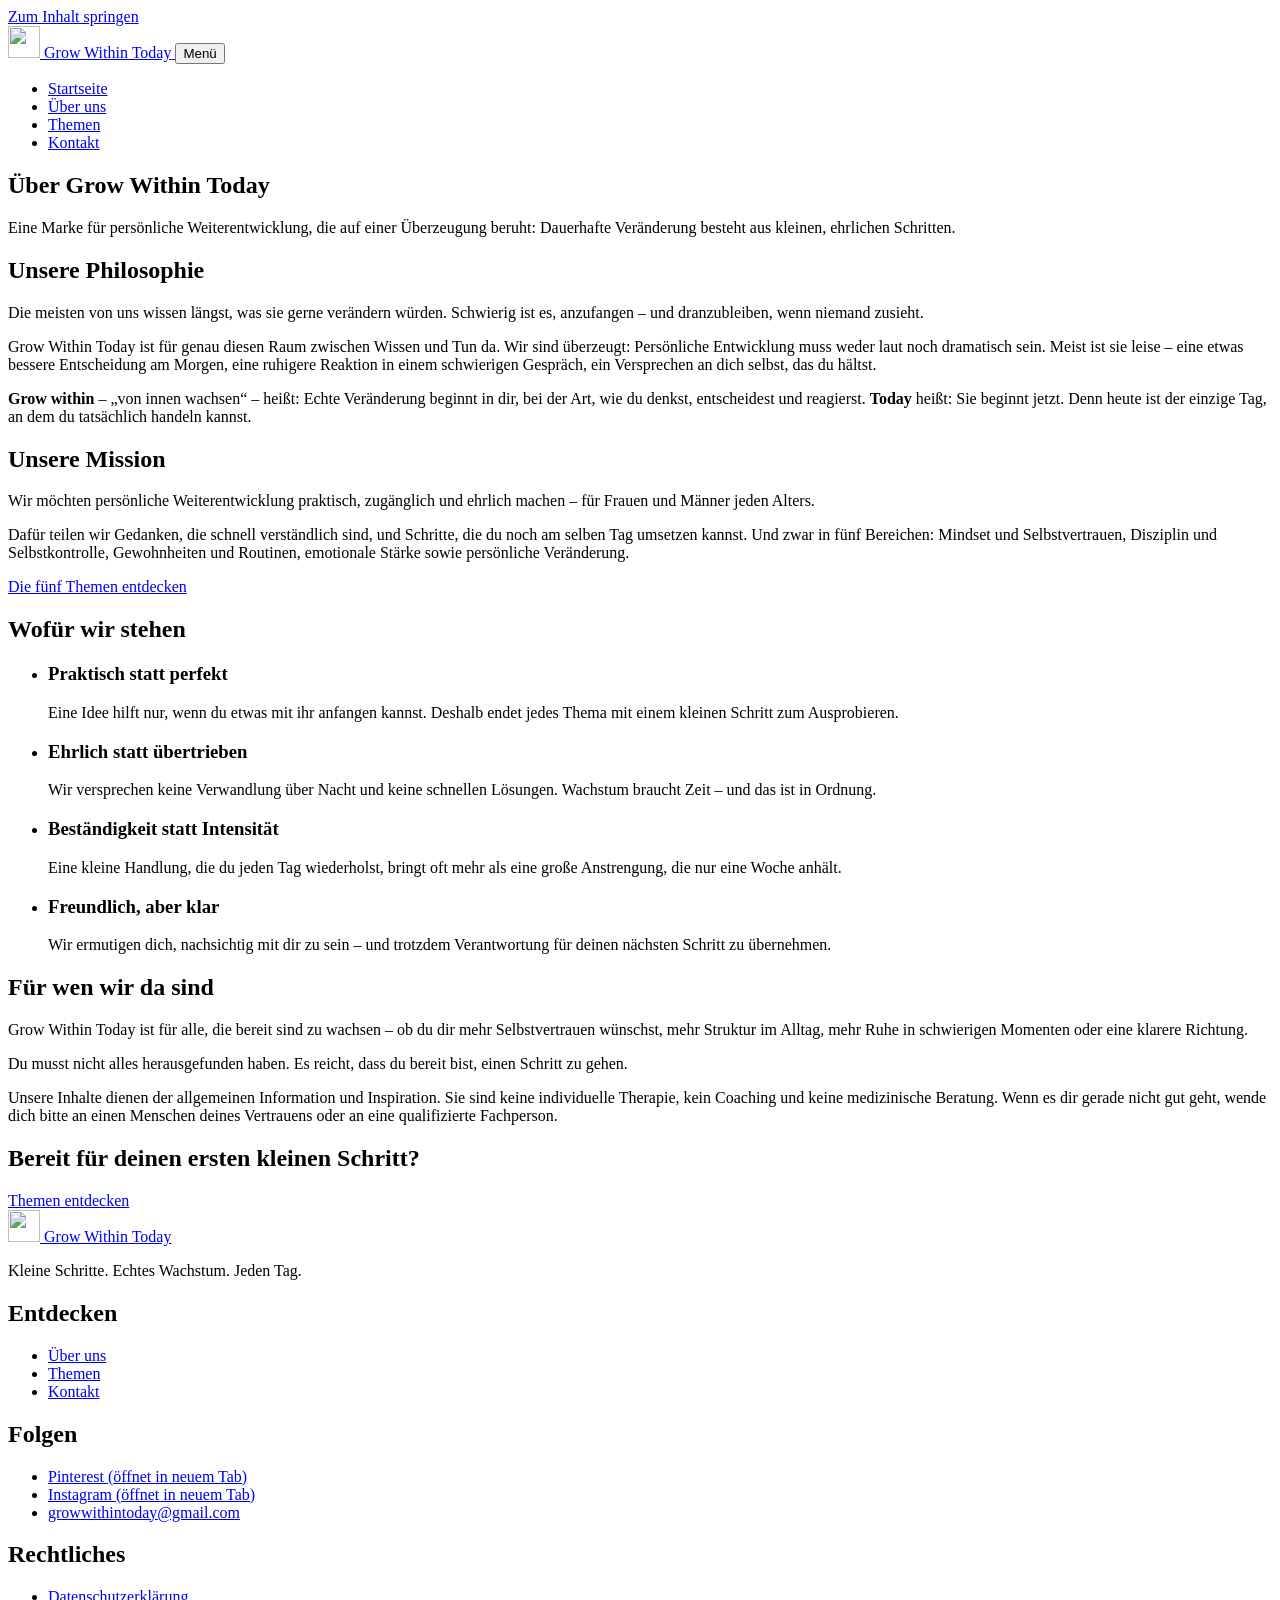
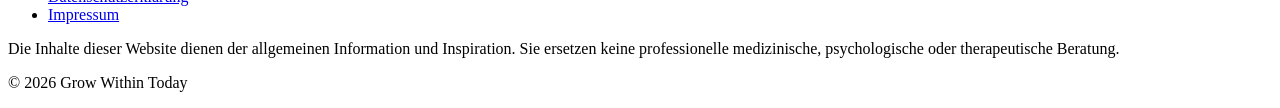
==== index.html @ 6ba5c443 "Add files via upload" ====
<!doctype html>
<html lang="de">
<head>
<meta charset="utf-8">
<meta name="viewport" content="width=device-width, initial-scale=1">
<title>Über uns – Grow Within Today</title>
<meta name="description" content="Die Philosophie und Mission hinter Grow Within Today: ehrliche, alltagstaugliche Persönlichkeitsentwicklung mit kleinen Schritten, die du heute gehen kannst.">
<meta name="theme-color" content="#0E1C2F">
<meta property="og:type" content="website">
<meta property="og:locale" content="de_AT">
<meta property="og:site_name" content="Grow Within Today">
<meta property="og:title" content="Über Grow Within Today">
<meta property="og:description" content="Ehrliche, alltagstaugliche Persönlichkeitsentwicklung – mit kleinen Schritten, die du heute gehen kannst.">
<meta name="twitter:card" content="summary_large_image">
<!-- @seo -->
<!-- Canonical and Open Graph URLs are added by tools/build.mjs once "siteUrl" is set in site.config.json -->
<!-- /@seo -->
<link rel="icon" href="../assets/icons/favicon.svg" type="image/svg+xml">
<link rel="icon" href="../assets/icons/favicon-32.png" sizes="32x32" type="image/png">
<link rel="apple-touch-icon" href="../assets/icons/apple-touch-icon.png">
<link rel="preload" href="../assets/fonts/cormorant-garamond-latin-500-normal.woff2" as="font" type="font/woff2" crossorigin>
<link rel="stylesheet" href="../assets/css/style.css">
</head>
<body class="page-about">
<!-- @header -->
<a class="skip-link" href="#main">Zum Inhalt springen</a>
<header class="site-header">
  <div class="container site-header__inner">
    <a class="brand" href="../" aria-label="Grow Within Today – zur Startseite">
      <img class="brand__mark" src="../assets/icons/favicon.svg" width="32" height="32" alt="">
      <span class="brand__name" lang="en">Grow Within Today</span>
    </a>
    <button class="nav-toggle" type="button" aria-expanded="false" aria-controls="site-nav">
      <span class="nav-toggle__bars" aria-hidden="true"><span></span></span>
      <span>Menü</span>
    </button>
    <nav id="site-nav" class="site-nav" aria-label="Hauptnavigation">
      <ul class="site-nav__list">
        <li><a href="../" data-nav="home">Startseite</a></li>
        <li><a href="../about/" data-nav="about" aria-current="page">Über uns</a></li>
        <li><a href="../topics/" data-nav="topics">Themen</a></li>
        <li><a href="../contact/" data-nav="contact">Kontakt</a></li>
      </ul>
    </nav>
  </div>
</header>
<!-- /@header -->

<main id="main">
  <section class="page-hero">
    <div class="container">
      <h1>Über <span lang="en">Grow Within Today</span></h1>
      <p class="lead">Eine Marke für persönliche Weiterentwicklung, die auf einer Überzeugung beruht: Dauerhafte Veränderung besteht aus kleinen, ehrlichen Schritten.</p>
    </div>
  </section>

  <section class="section">
    <div class="container">
      <div class="prose-grid">
        <h2>Unsere Philosophie</h2>
        <div>
          <p class="lead">Die meisten von uns wissen längst, was sie gerne verändern würden. Schwierig ist es, anzufangen – und dranzubleiben, wenn niemand zusieht.</p>
          <p><span lang="en">Grow Within Today</span> ist für genau diesen Raum zwischen Wissen und Tun da. Wir sind überzeugt: Persönliche Entwicklung muss weder laut noch dramatisch sein. Meist ist sie leise – eine etwas bessere Entscheidung am Morgen, eine ruhigere Reaktion in einem schwierigen Gespräch, ein Versprechen an dich selbst, das du hältst.</p>
          <p><strong lang="en">Grow within</strong> – „von innen wachsen“ – heißt: Echte Veränderung beginnt in dir, bei der Art, wie du denkst, entscheidest und reagierst. <strong lang="en">Today</strong> heißt: Sie beginnt jetzt. Denn heute ist der einzige Tag, an dem du tatsächlich handeln kannst.</p>
        </div>
      </div>

      <div class="prose-grid">
        <h2>Unsere Mission</h2>
        <div>
          <p class="lead">Wir möchten persönliche Weiterentwicklung praktisch, zugänglich und ehrlich machen – für Frauen und Männer jeden Alters.</p>
          <p>Dafür teilen wir Gedanken, die schnell verständlich sind, und Schritte, die du noch am selben Tag umsetzen kannst. Und zwar in fünf Bereichen: Mindset und Selbstvertrauen, Disziplin und Selbstkontrolle, Gewohnheiten und Routinen, emotionale Stärke sowie persönliche Veränderung.</p>
          <p><a class="text-link" href="../topics/">Die fünf Themen entdecken</a></p>
        </div>
      </div>

      <div class="prose-grid">
        <h2>Wofür wir stehen</h2>
        <ul class="principles">
          <li><h3>Praktisch statt perfekt</h3><p>Eine Idee hilft nur, wenn du etwas mit ihr anfangen kannst. Deshalb endet jedes Thema mit einem kleinen Schritt zum Ausprobieren.</p></li>
          <li><h3>Ehrlich statt übertrieben</h3><p>Wir versprechen keine Verwandlung über Nacht und keine schnellen Lösungen. Wachstum braucht Zeit – und das ist in Ordnung.</p></li>
          <li><h3>Beständigkeit statt Intensität</h3><p>Eine kleine Handlung, die du jeden Tag wiederholst, bringt oft mehr als eine große Anstrengung, die nur eine Woche anhält.</p></li>
          <li><h3>Freundlich, aber klar</h3><p>Wir ermutigen dich, nachsichtig mit dir zu sein – und trotzdem Verantwortung für deinen nächsten Schritt zu übernehmen.</p></li>
        </ul>
      </div>

      <div class="prose-grid">
        <h2>Für wen wir da sind</h2>
        <div>
          <p><span lang="en">Grow Within Today</span> ist für alle, die bereit sind zu wachsen – ob du dir mehr Selbstvertrauen wünschst, mehr Struktur im Alltag, mehr Ruhe in schwierigen Momenten oder eine klarere Richtung.</p>
          <p>Du musst nicht alles herausgefunden haben. Es reicht, dass du bereit bist, einen Schritt zu gehen.</p>
          <div class="note">
            <p>Unsere Inhalte dienen der allgemeinen Information und Inspiration. Sie sind keine individuelle Therapie, kein Coaching und keine medizinische Beratung. Wenn es dir gerade nicht gut geht, wende dich bitte an einen Menschen deines Vertrauens oder an eine qualifizierte Fachperson.</p>
          </div>
        </div>
      </div>
    </div>
  </section>

  <section class="section cta-band">
    <div class="container cta-band__inner">
      <h2>Bereit für deinen ersten kleinen Schritt?</h2>
      <a class="btn btn--navy" href="../topics/">Themen entdecken</a>
    </div>
  </section>
</main>

<!-- @footer -->
<footer class="site-footer">
  <div class="container">
    <div class="footer__grid">
      <div class="footer__brand">
        <a class="brand" href="../" aria-label="Grow Within Today – zur Startseite">
          <img class="brand__mark" src="../assets/icons/favicon.svg" width="32" height="32" alt="">
          <span class="brand__name" lang="en">Grow Within Today</span>
        </a>
        <p class="footer__tagline">Kleine Schritte. Echtes Wachstum. Jeden Tag.</p>
      </div>
      <nav aria-label="Fußzeile">
        <h2 class="footer__title">Entdecken</h2>
        <ul class="footer__list">
          <li><a href="../about/" data-nav="about" aria-current="page">Über uns</a></li>
          <li><a href="../topics/" data-nav="topics">Themen</a></li>
          <li><a href="../contact/" data-nav="contact">Kontakt</a></li>
        </ul>
      </nav>
      <div>
        <h2 class="footer__title">Folgen</h2>
        <ul class="footer__list">
          <li><a href="https://www.pinterest.com/growwithintoday/" rel="noopener" target="_blank">Pinterest<span class="visually-hidden"> (öffnet in neuem Tab)</span></a></li>
          <li><a href="https://www.instagram.com/growwithintoday/" rel="noopener" target="_blank">Instagram<span class="visually-hidden"> (öffnet in neuem Tab)</span></a></li>
          <li><a href="mailto:growwithintoday@gmail.com">growwithintoday@gmail.com</a></li>
        </ul>
      </div>
      <nav aria-label="Rechtliches">
        <h2 class="footer__title">Rechtliches</h2>
        <ul class="footer__list">
          <li><a href="../privacy-policy/" data-nav="privacy">Datenschutzerklärung</a></li>
          <li><a href="../imprint/" data-nav="imprint">Impressum</a></li>
        </ul>
      </nav>
    </div>
    <div class="footer__bottom">
      <p>Die Inhalte dieser Website dienen der allgemeinen Information und Inspiration. Sie ersetzen keine professionelle medizinische, psychologische oder therapeutische Beratung.</p>
      <p>&copy; 2026 <span lang="en">Grow Within Today</span></p>
    </div>
  </div>
</footer>
<script src="../assets/js/main.js" defer></script>
<!-- /@footer -->
</body>
</html>
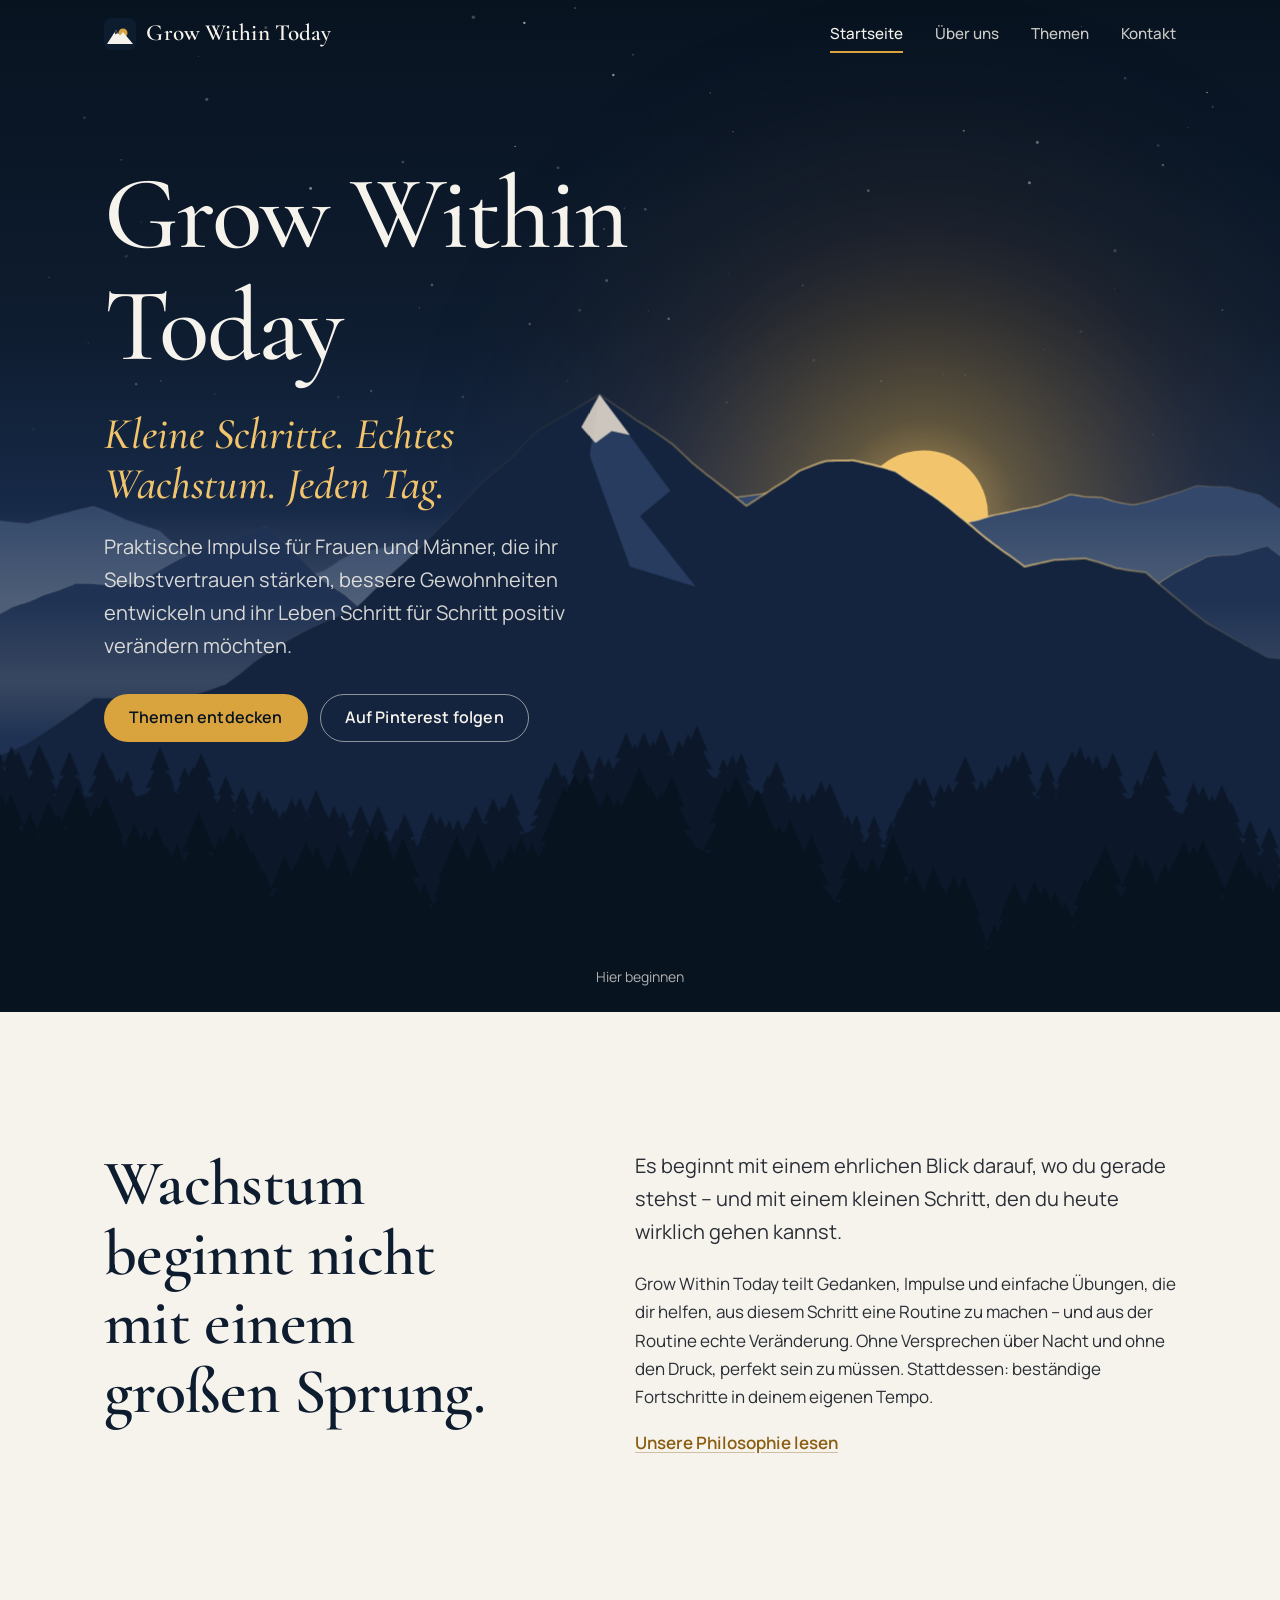
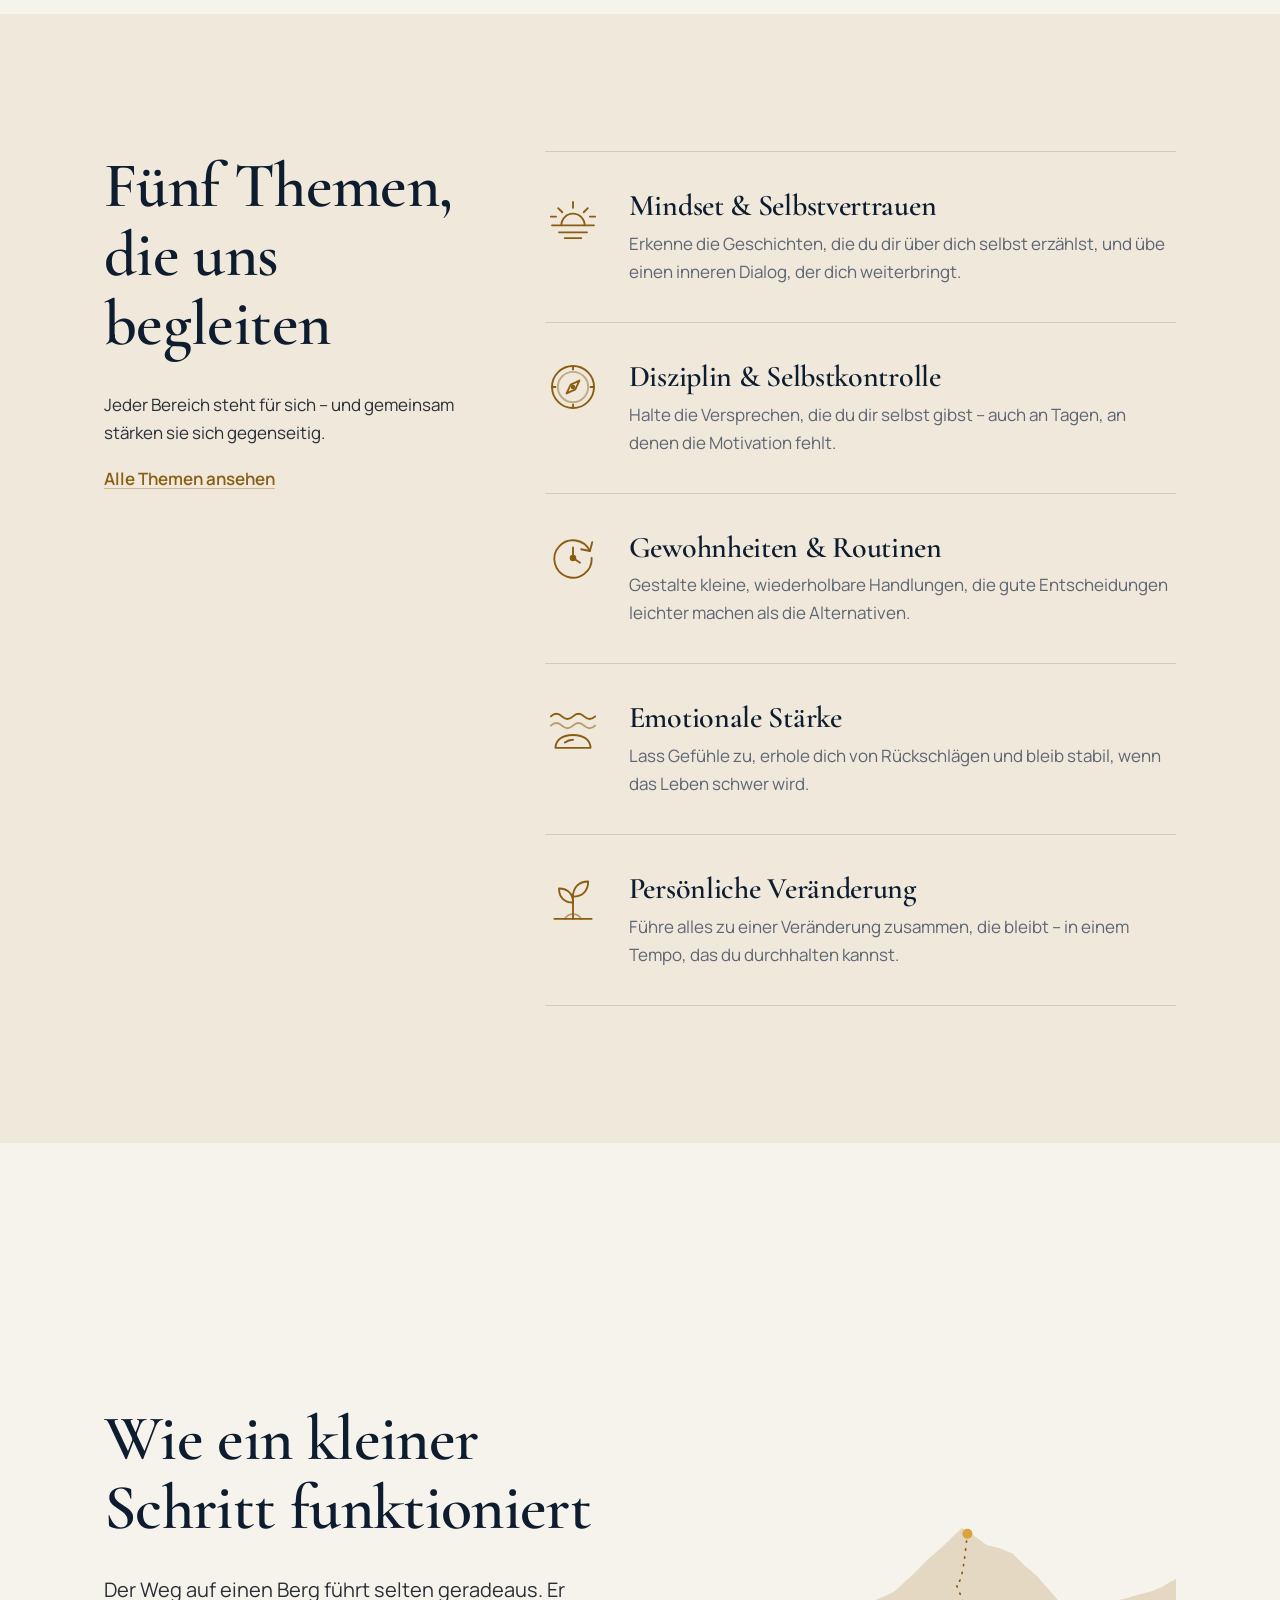
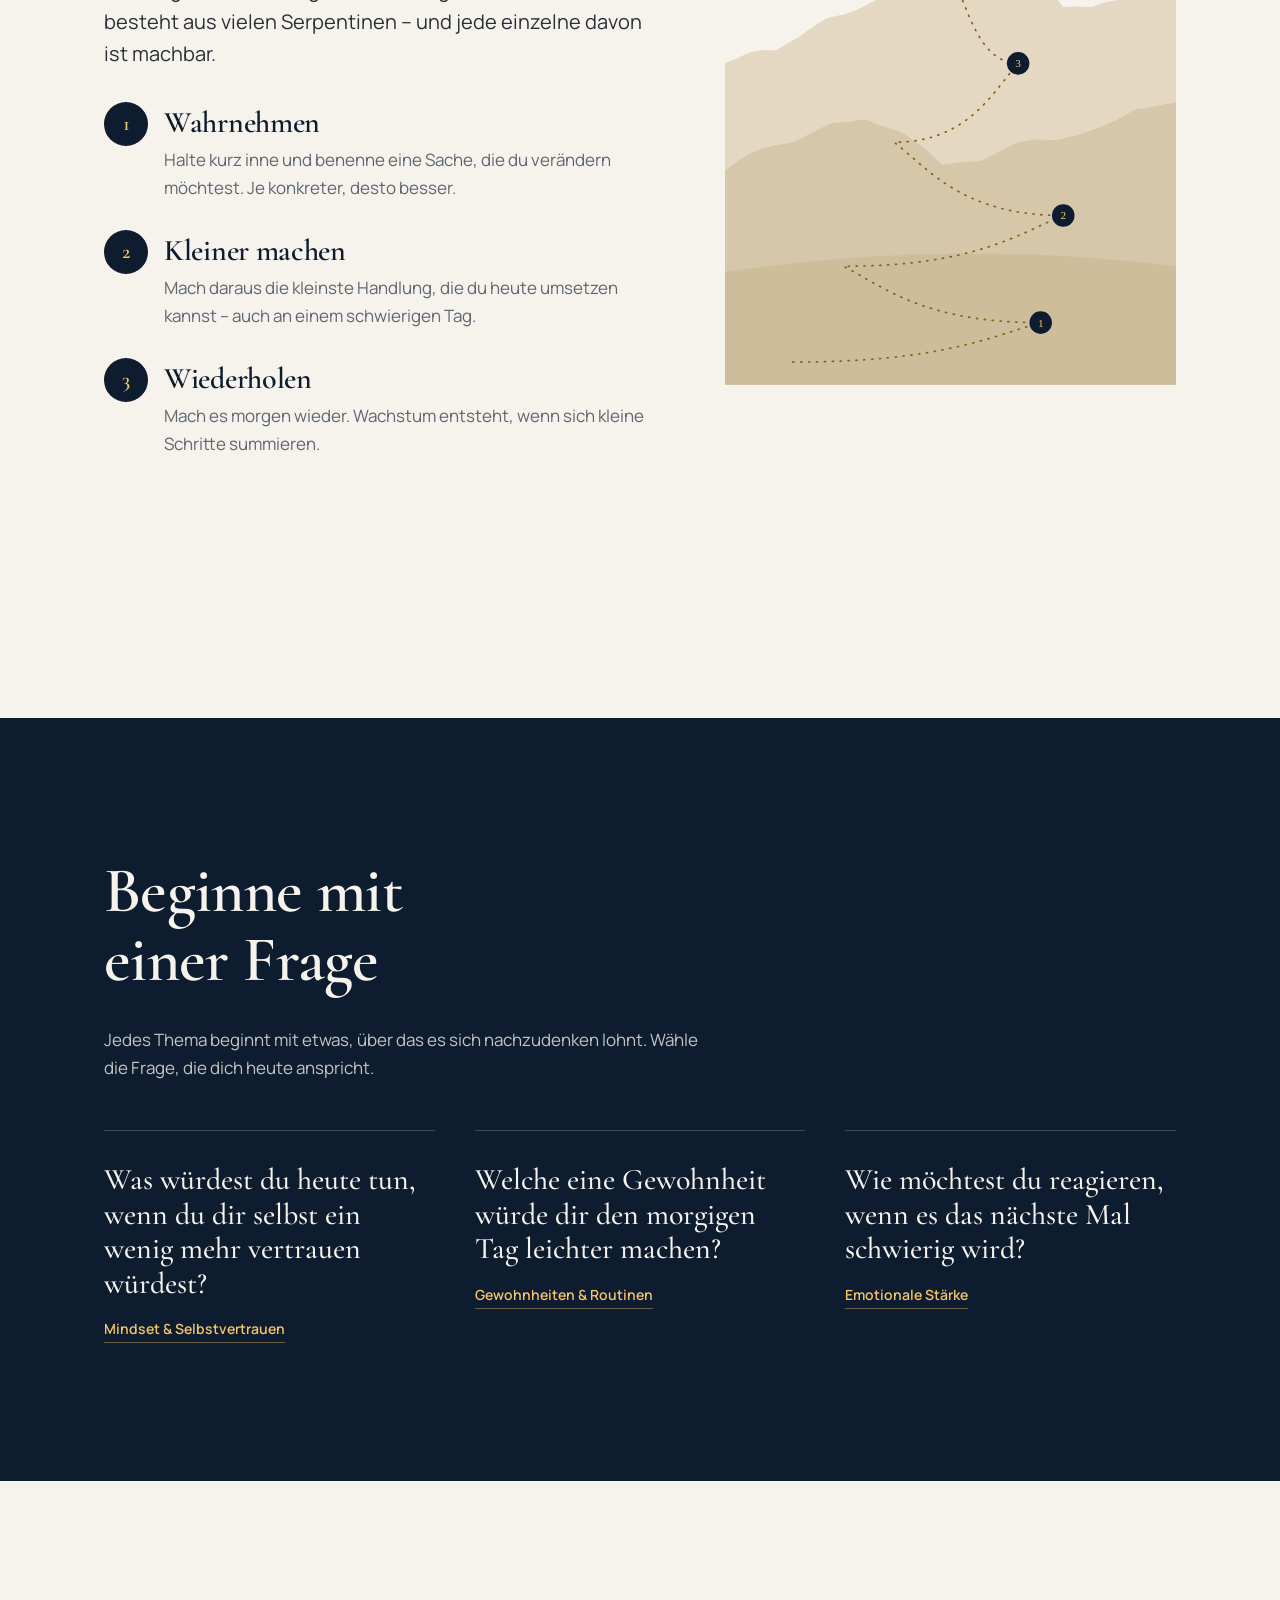
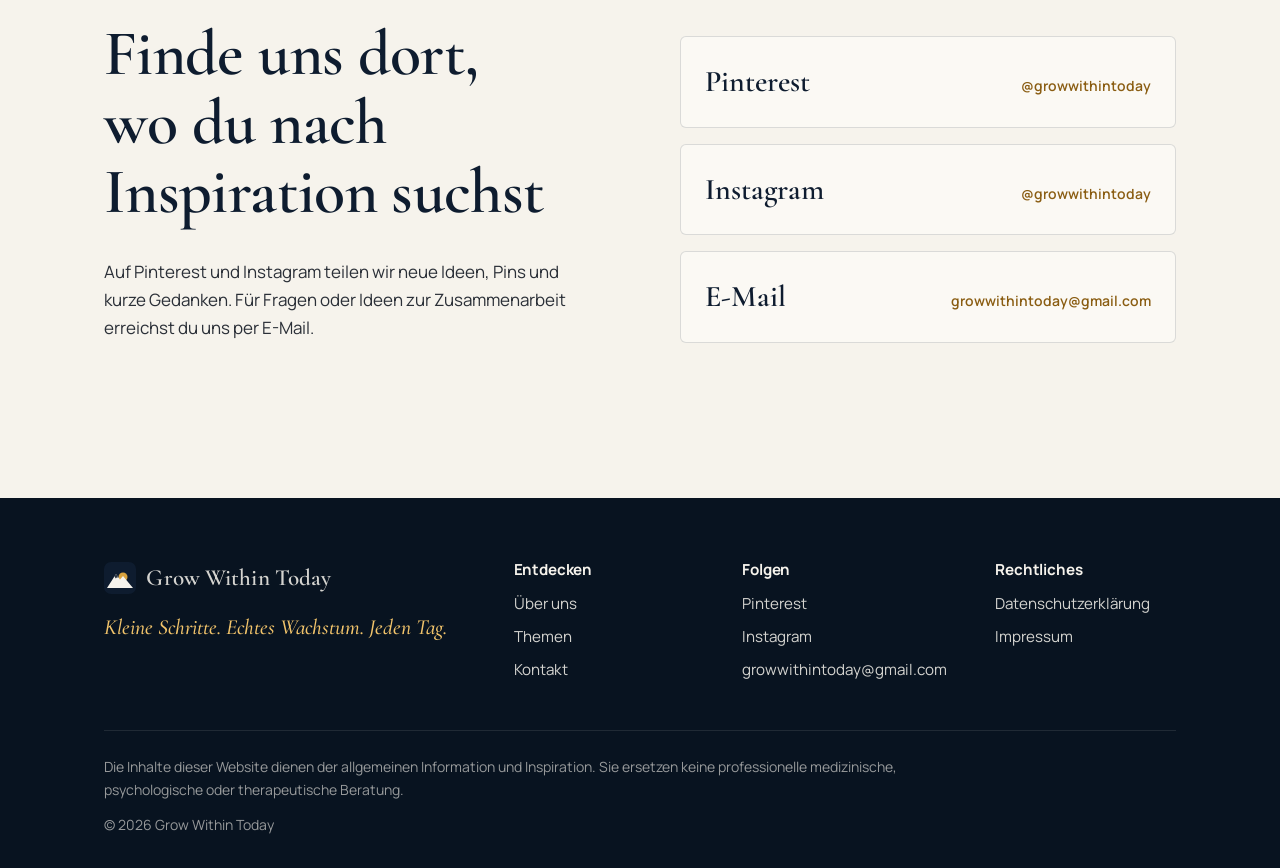
==== commit 3b61ee21: "Restore complete website structure" ====
--- a/index.html
+++ b/index.html
@@ -3,31 +3,46 @@
 <head>
 <meta charset="utf-8">
 <meta name="viewport" content="width=device-width, initial-scale=1">
-<title>Über uns – Grow Within Today</title>
-<meta name="description" content="Die Philosophie und Mission hinter Grow Within Today: ehrliche, alltagstaugliche Persönlichkeitsentwicklung mit kleinen Schritten, die du heute gehen kannst.">
+<title>Grow Within Today – Kleine Schritte. Echtes Wachstum. Jeden Tag.</title>
+<meta name="description" content="Persönliche Weiterentwicklung für den Alltag: Mindset, Selbstvertrauen, Disziplin, Gewohnheiten, emotionale Stärke und Veränderung – Schritt für Schritt.">
 <meta name="theme-color" content="#0E1C2F">
 <meta property="og:type" content="website">
 <meta property="og:locale" content="de_AT">
 <meta property="og:site_name" content="Grow Within Today">
-<meta property="og:title" content="Über Grow Within Today">
-<meta property="og:description" content="Ehrliche, alltagstaugliche Persönlichkeitsentwicklung – mit kleinen Schritten, die du heute gehen kannst.">
+<meta property="og:title" content="Grow Within Today – Kleine Schritte. Echtes Wachstum. Jeden Tag.">
+<meta property="og:description" content="Praktische Impulse für mehr Selbstvertrauen, bessere Gewohnheiten und positive Veränderung – Schritt für Schritt.">
 <meta name="twitter:card" content="summary_large_image">
 <!-- @seo -->
 <!-- Canonical and Open Graph URLs are added by tools/build.mjs once "siteUrl" is set in site.config.json -->
 <!-- /@seo -->
-<link rel="icon" href="../assets/icons/favicon.svg" type="image/svg+xml">
-<link rel="icon" href="../assets/icons/favicon-32.png" sizes="32x32" type="image/png">
-<link rel="apple-touch-icon" href="../assets/icons/apple-touch-icon.png">
-<link rel="preload" href="../assets/fonts/cormorant-garamond-latin-500-normal.woff2" as="font" type="font/woff2" crossorigin>
-<link rel="stylesheet" href="../assets/css/style.css">
+<!-- Pinterest-Domain-Verifizierung (Website beanspruchen): den von Pinterest bereitgestellten Tag hier einfügen, z. B.
+<meta name="p:domain_verify" content="IHR-CODE-VON-PINTEREST"> -->
+<script type="application/ld+json">
+{
+  "@context": "https://schema.org",
+  "@type": "Organization",
+  "name": "Grow Within Today",
+  "slogan": "Kleine Schritte. Echtes Wachstum. Jeden Tag.",
+  "email": "growwithintoday@gmail.com",
+  "sameAs": [
+    "https://www.pinterest.com/growwithintoday/",
+    "https://www.instagram.com/growwithintoday/"
+  ]
+}
+</script>
+<link rel="icon" href="assets/icons/favicon.svg" type="image/svg+xml">
+<link rel="icon" href="assets/icons/favicon-32.png" sizes="32x32" type="image/png">
+<link rel="apple-touch-icon" href="assets/icons/apple-touch-icon.png">
+<link rel="preload" href="assets/fonts/cormorant-garamond-latin-500-normal.woff2" as="font" type="font/woff2" crossorigin>
+<link rel="stylesheet" href="assets/css/style.css">
 </head>
-<body class="page-about">
+<body class="page-home">
 <!-- @header -->
 <a class="skip-link" href="#main">Zum Inhalt springen</a>
 <header class="site-header">
   <div class="container site-header__inner">
-    <a class="brand" href="../" aria-label="Grow Within Today – zur Startseite">
-      <img class="brand__mark" src="../assets/icons/favicon.svg" width="32" height="32" alt="">
+    <a class="brand" href="./" aria-label="Grow Within Today – zur Startseite">
+      <img class="brand__mark" src="assets/icons/favicon.svg" width="32" height="32" alt="">
       <span class="brand__name" lang="en">Grow Within Today</span>
     </a>
     <button class="nav-toggle" type="button" aria-expanded="false" aria-controls="site-nav">
@@ -36,10 +51,10 @@
     </button>
     <nav id="site-nav" class="site-nav" aria-label="Hauptnavigation">
       <ul class="site-nav__list">
-        <li><a href="../" data-nav="home">Startseite</a></li>
-        <li><a href="../about/" data-nav="about" aria-current="page">Über uns</a></li>
-        <li><a href="../topics/" data-nav="topics">Themen</a></li>
-        <li><a href="../contact/" data-nav="contact">Kontakt</a></li>
+        <li><a href="./" data-nav="home" aria-current="page">Startseite</a></li>
+        <li><a href="about/" data-nav="about">Über uns</a></li>
+        <li><a href="topics/" data-nav="topics">Themen</a></li>
+        <li><a href="contact/" data-nav="contact">Kontakt</a></li>
       </ul>
     </nav>
   </div>
@@ -47,60 +62,128 @@
 <!-- /@header -->
 
 <main id="main">
-  <section class="page-hero">
+  <section class="hero" aria-labelledby="hero-title">
+    <svg class="hero__art" viewBox="0 0 1600 1000" preserveAspectRatio="xMidYMax slice" aria-hidden="true" focusable="false" xmlns="http://www.w3.org/2000/svg">
+  <defs>
+    <radialGradient id="hSun" cx="1080" cy="509.0152974619448" r="520" gradientUnits="userSpaceOnUse"><stop offset="0" stop-color="#F2C46B" stop-opacity=".75"/><stop offset=".18" stop-color="#D9A33E" stop-opacity=".38"/><stop offset=".55" stop-color="#8C5E3C" stop-opacity=".12"/><stop offset="1" stop-color="#0E1C2F" stop-opacity="0"/></radialGradient>
+    <linearGradient id="hRim" x1="0" x2="1600" y1="0" y2="0" gradientUnits="userSpaceOnUse"><stop offset="0" stop-color="#F2C46B" stop-opacity="0"/><stop offset="0.45500000000000007" stop-color="#F2C46B" stop-opacity=".05"/><stop offset="0.675" stop-color="#F6D38A" stop-opacity=".9"/><stop offset="0.875" stop-color="#F2C46B" stop-opacity=".05"/><stop offset="1" stop-color="#F2C46B" stop-opacity="0"/></linearGradient>
+    <linearGradient id="hMist" x1="0" y1="0" x2="0" y2="1"><stop offset="0" stop-color="#E4D8C3" stop-opacity="0"/><stop offset=".6" stop-color="#E4D8C3" stop-opacity=".16"/><stop offset="1" stop-color="#E4D8C3" stop-opacity="0"/></linearGradient>
+  </defs>
+  <g class="hero__stars" fill="#F6F3EC"><circle cx="1471.2" cy="344.6" r="1" opacity="0.099"/><circle cx="76.3" cy="51.1" r="1" opacity="0.6709999999999999"/><circle cx="474.5" cy="186.2" r="1.4" opacity="0.502"/><circle cx="254.8" cy="338.8" r="0.9" opacity="0.113"/><circle cx="960.8" cy="282.2" r="0.7" opacity="0.34"/><circle cx="117.2" cy="51.7" r="1.1" opacity="0.604"/><circle cx="691" cy="320.3" r="1.3" opacity="0.254"/><circle cx="581.9" cy="304.2" r="0.7" opacity="0.24600000000000002"/><circle cx="1559.5" cy="183.9" r="1.5" opacity="0.35700000000000004"/><circle cx="1484.2" cy="50.9" r="1.5" opacity="0.509"/><circle cx="1436.3" cy="113.5" r="1.4" opacity="0.5"/><circle cx="200.6" cy="424" r="1.5" opacity="0.05"/><circle cx="91.1" cy="344" r="0.8" opacity="0.078"/><circle cx="1235.7" cy="327.7" r="1.6" opacity="0.096"/><circle cx="635.3" cy="17" r="1.7" opacity="0.233"/><circle cx="1099.4" cy="369.5" r="1.2" opacity="0.052000000000000005"/><circle cx="793.2" cy="54.1" r="1" opacity="0.20600000000000002"/><circle cx="719" cy="165.9" r="1.4" opacity="0.214"/><circle cx="698.2" cy="218.4" r="0.6" opacity="0.435"/><circle cx="891.9" cy="130" r="0.6" opacity="0.447"/><circle cx="1199.2" cy="345.3" r="1.1" opacity="0.059000000000000004"/><circle cx="293.2" cy="252.7" r="1.2" opacity="0.084"/><circle cx="735.7" cy="8" r="0.8" opacity="0.358"/><circle cx="1375.6" cy="306.3" r="1" opacity="0.209"/><circle cx="621.2" cy="211.8" r="1" opacity="0.45799999999999996"/><circle cx="565.6" cy="160.2" r="1.4" opacity="0.215"/><circle cx="1236.3" cy="26.2" r="0.6" opacity="0.301"/><circle cx="1269.1" cy="285.4" r="0.8" opacity="0.094"/><circle cx="625" cy="392.3" r="1.4" opacity="0.141"/><circle cx="1120" cy="129.3" r="1" opacity="0.4"/><circle cx="216" cy="274.1" r="0.6" opacity="0.34299999999999997"/><circle cx="1341.8" cy="126.1" r="0.7" opacity="0.19"/><circle cx="784.6" cy="205.8" r="0.7" opacity="0.239"/><circle cx="363.6" cy="55.6" r="0.6" opacity="0.223"/><circle cx="501.7" cy="392.5" r="1.4" opacity="0.092"/><circle cx="1147.3" cy="418.8" r="0.8" opacity="0.095"/><circle cx="291.9" cy="253.4" r="1.5" opacity="0.095"/><circle cx="1360.4" cy="91.4" r="0.8" opacity="0.546"/><circle cx="6.3" cy="254.7" r="1.6" opacity="0.209"/><circle cx="1269.4" cy="247.8" r="1.6" opacity="0.198"/><circle cx="1585.5" cy="114.1" r="1.2" opacity="0.536"/><circle cx="887.9" cy="270.9" r="0.8" opacity="0.081"/><circle cx="379.5" cy="389.5" r="1" opacity="0.1"/><circle cx="28" cy="158.8" r="1.5" opacity="0.526"/><circle cx="1366" cy="105.6" r="0.9" opacity="0.261"/><circle cx="808.4" cy="307.3" r="0.7" opacity="0.133"/><circle cx="1025.6" cy="188.4" r="1.4" opacity="0.297"/><circle cx="1184.9" cy="180.7" r="1.5" opacity="0.415"/><circle cx="828.3" cy="315.1" r="1.4" opacity="0.313"/><circle cx="740.4" cy="306.6" r="1.4" opacity="0.14800000000000002"/><circle cx="767" cy="277.3" r="1.5" opacity="0.263"/><circle cx="1121.2" cy="370.4" r="1" opacity="0.12300000000000001"/><circle cx="287.3" cy="158" r="0.7" opacity="0.39899999999999997"/><circle cx="885.7" cy="397.5" r="1.3" opacity="0.10300000000000001"/><circle cx="685.7" cy="22.6" r="1.2" opacity="0.621"/><circle cx="1448.2" cy="63.2" r="1" opacity="0.47"/><circle cx="1038.3" cy="376.7" r="1.2" opacity="0.135"/><circle cx="58.7" cy="253.9" r="1.4" opacity="0.36200000000000004"/><circle cx="594.4" cy="281.6" r="1.3" opacity="0.263"/><circle cx="728.4" cy="376.5" r="1.4" opacity="0.053"/><circle cx="869.4" cy="91.8" r="0.7" opacity="0.36200000000000004"/><circle cx="302.1" cy="379.7" r="1.3" opacity="0.212"/><circle cx="92.6" cy="63.4" r="1.4" opacity="0.18600000000000003"/><circle cx="764.6" cy="226.4" r="1" opacity="0.252"/><circle cx="1316.8" cy="163.1" r="1.3" opacity="0.282"/><circle cx="622.6" cy="394.2" r="0.6" opacity="0.044000000000000004"/><circle cx="534.3" cy="386.5" r="1.3" opacity="0.188"/><circle cx="1512.3" cy="101.4" r="0.7" opacity="0.272"/><circle cx="971.7" cy="356" r="1.5" opacity="0.102"/><circle cx="1471.1" cy="384" r="1" opacity="0.106"/><circle cx="1475.3" cy="421.6" r="1.1" opacity="0.121"/><circle cx="1192.7" cy="140.7" r="1.5" opacity="0.37799999999999995"/><circle cx="1546.9" cy="156.5" r="1" opacity="0.196"/><circle cx="1055.6" cy="342.5" r="0.7" opacity="0.07400000000000001"/><circle cx="805.2" cy="206.8" r="1.3" opacity="0.249"/><circle cx="676.6" cy="144.7" r="0.7" opacity="0.569"/><circle cx="717.1" cy="397" r="0.8" opacity="0.045"/><circle cx="250.9" cy="116.4" r="1.2" opacity="0.171"/><circle cx="1307.1" cy="429.5" r="1.2" opacity="0.07400000000000001"/><circle cx="1473.5" cy="147.1" r="1.5" opacity="0.455"/><circle cx="307.2" cy="219.7" r="0.7" opacity="0.138"/><circle cx="1312.1" cy="143.8" r="1.3" opacity="0.162"/><circle cx="430.2" cy="27.3" r="1.5" opacity="0.231"/><circle cx="90" cy="178.8" r="1.1" opacity="0.35"/><circle cx="773.6" cy="74.1" r="1.3" opacity="0.512"/><circle cx="55.9" cy="110.3" r="1.5" opacity="0.425"/><circle cx="371.8" cy="98.2" r="1.6" opacity="0.262"/><circle cx="463.1" cy="379" r="1.2" opacity="0.071"/><circle cx="1279.4" cy="77.3" r="1.3" opacity="0.172"/><circle cx="326.5" cy="376.6" r="1" opacity="0.151"/></g>
+  <g class="hero__sun" data-depth="0.05"><circle cx="1080" cy="509.0152974619448" r="520" fill="url(#hSun)"/><circle cx="1080" cy="509.0152974619448" r="64" fill="#F2C46B"/></g>
+  <g class="hero__layer" data-depth="0.08"><path d="M0,560 L4.1,558.2 L8.1,556.4 L12.2,554.6 L16.3,552.8 L20.3,551.1 L24.4,549.5 L28.4,548 L32.5,546.6 L36.6,544.8 L40.6,542.9 L44.7,541.2 L48.8,539.4 L52.8,538.3 L56.9,537.1 L60.9,535.6 L65,534.2 L69.1,532.8 L73.1,531.4 L77.2,529.9 L81.3,528.4 L85.3,526.9 L89.4,525.2 L93.4,523.3 L97.5,521.4 L101.6,519.3 L105.6,517.3 L109.7,515.4 L113.8,513.4 L117.8,511.6 L121.9,510 L125.9,508.2 L130,506.2 L134.1,507 L138.1,507.6 L142.2,508.1 L146.3,508.8 L150.3,509.9 L154.4,511 L158.4,512.2 L162.5,513.3 L166.6,514.1 L170.6,514.9 L174.7,515.4 L178.8,515.9 L182.8,516.3 L186.9,516.7 L190.9,516.9 L195,517.4 L199.1,516.1 L203.1,514.9 L207.2,513.9 L211.3,512.8 L215.3,511.5 L219.4,510.3 L223.4,509.1 L227.5,508 L231.6,507 L235.6,506.1 L239.7,504.9 L243.8,503.8 L247.8,502.8 L251.9,501.8 L255.9,500.9 L260,500 L264.1,501.5 L268.1,503 L272.2,504.7 L276.3,506.4 L280.3,508.3 L284.4,510.2 L288.4,512 L292.5,514 L296.6,515.3 L300.6,516.5 L304.7,517.8 L308.8,519.2 L312.8,520.5 L316.9,521.8 L320.9,523.1 L325,524.5 L329.1,528.3 L333.1,532 L337.2,535.7 L341.3,539.4 L345.3,542.9 L349.4,546.4 L353.4,550.1 L357.5,553.6 L361.6,557.1 L365.6,560.6 L369.7,564.1 L373.8,567.8 L377.8,571.2 L381.9,574.5 L385.9,577.6 L390,580.5 L394.1,580.6 L398.1,580.7 L402.2,580.6 L406.3,580.5 L410.3,579.9 L414.4,579.3 L418.4,578.8 L422.5,578.3 L426.6,578.2 L430.6,578.1 L434.7,577.9 L438.8,577.7 L442.8,577.4 L446.9,577.1 L450.9,576.7 L455,576.2 L459.1,574.4 L463.1,572.7 L467.2,571.1 L471.3,569.6 L475.3,568.2 L479.4,566.9 L483.4,565.7 L487.5,564.3 L491.6,561.8 L495.6,559.3 L499.7,556.4 L503.8,553.6 L507.8,551.4 L511.9,549.2 L515.9,547.1 L520,545 L524.4,544.7 L528.8,544.3 L533.1,543.8 L537.5,543.3 L541.9,542.5 L546.3,541.7 L550.6,540.6 L555,539.6 L559.4,539.4 L563.8,539.3 L568.1,539.4 L572.5,539.6 L576.9,540 L581.3,540.4 L585.6,540.9 L590,541.5 L594.4,542.4 L598.8,543.2 L603.1,544.1 L607.5,545 L611.9,545.8 L616.3,546.8 L620.6,547.5 L625,548.2 L629.4,548.2 L633.8,548.4 L638.1,548.5 L642.5,548.7 L646.9,548.5 L651.3,548.4 L655.6,548.3 L660,548 L664.4,545.2 L668.8,542.3 L673.1,539.6 L677.5,536.7 L681.9,533.7 L686.3,530.9 L690.6,527.9 L695,525.1 L699.4,522.9 L703.8,520.7 L708.1,518.4 L712.5,516.2 L716.9,513.6 L721.3,511.1 L725.6,508.7 L730,506.3 L734.4,504.3 L738.8,502.2 L743.1,500.1 L747.5,497.9 L751.9,496.4 L756.3,495 L760.6,493.4 L765,491.7 L769.4,489.3 L773.8,486.8 L778.1,484.5 L782.5,482.1 L786.9,479 L791.3,475.7 L795.6,472.8 L800,470 L804.7,472 L809.4,473.9 L814.1,476 L818.8,478.1 L823.4,480.2 L828.1,482.5 L832.8,484.4 L837.5,486.2 L842.2,487.2 L846.9,488.3 L851.6,489.1 L856.3,489.9 L860.9,490.4 L865.6,490.9 L870.3,491.7 L875,492.4 L879.7,492.4 L884.4,492.3 L889.1,492 L893.8,491.6 L898.4,491 L903.1,490.4 L907.8,489.9 L912.5,489.3 L917.2,488.6 L921.9,488 L926.6,487 L931.3,486.1 L935.9,485.7 L940.6,485.3 L945.3,484.7 L950,484 L954.7,484.8 L959.4,485.6 L964.1,486.2 L968.8,486.7 L973.4,487.3 L978.1,488 L982.8,488.8 L987.5,489.4 L992.2,490 L996.9,490.5 L1001.6,491.4 L1006.3,492.2 L1010.9,493.1 L1015.6,494.1 L1020.3,494.6 L1025,495.2 L1029.7,497 L1034.4,499 L1039.1,500.8 L1043.8,502.7 L1048.4,504.9 L1053.1,507.2 L1057.8,509.3 L1062.5,511.6 L1067.2,512.9 L1071.9,514 L1076.6,515.5 L1081.3,517 L1085.9,518 L1090.6,518.8 L1095.3,519.3 L1100,520 L1103.9,519.3 L1107.8,518.6 L1111.7,518 L1115.6,517.4 L1119.5,516.8 L1123.4,516.1 L1127.3,515.3 L1131.3,514.4 L1135.2,513.4 L1139.1,512.3 L1143,511 L1146.9,509.8 L1150.8,508.9 L1154.7,508.1 L1158.6,507.3 L1162.5,506.5 L1166.4,505.7 L1170.3,504.8 L1174.2,503.8 L1178.1,502.8 L1182,502.3 L1185.9,501.7 L1189.8,500.9 L1193.8,500.1 L1197.7,498.8 L1201.6,497.5 L1205.5,496.1 L1209.4,494.7 L1213.3,493.4 L1217.2,491.9 L1221.1,490.2 L1225,488.6 L1228.9,489.1 L1232.8,489.7 L1236.7,490.5 L1240.6,491.1 L1244.5,491.2 L1248.4,491.2 L1252.3,491.4 L1256.3,491.6 L1260.2,492.9 L1264.1,494.2 L1268,495.3 L1271.9,496.3 L1275.8,497.1 L1279.7,497.8 L1283.6,498.4 L1287.5,498.9 L1291.4,498.2 L1295.3,497.3 L1299.2,496.4 L1303.1,495.4 L1307,494.2 L1310.9,493 L1314.8,491.8 L1318.8,490.5 L1322.7,489.3 L1326.6,488.1 L1330.5,487 L1334.4,485.9 L1338.3,484.4 L1342.2,482.9 L1346.1,481.4 L1350,480 L1353.9,480.2 L1357.8,480.3 L1361.7,480.7 L1365.6,480.9 L1369.5,481 L1373.4,480.9 L1377.3,481 L1381.3,481 L1385.2,482.1 L1389.1,483.3 L1393,484.2 L1396.9,485.1 L1400.8,486.2 L1404.7,487.2 L1408.6,488.1 L1412.5,488.9 L1416.4,491.7 L1420.3,494.6 L1424.2,497.2 L1428.1,499.9 L1432,502.6 L1435.9,505.3 L1439.8,507.8 L1443.8,510.2 L1447.7,512.2 L1451.6,514.1 L1455.5,516 L1459.4,518 L1463.3,520.5 L1467.2,522.9 L1471.1,525.5 L1475,528 L1478.9,527.5 L1482.8,527.1 L1486.7,526.5 L1490.6,526.1 L1494.5,525.2 L1498.4,524.4 L1502.3,523.6 L1506.3,522.9 L1510.2,523.3 L1514.1,523.7 L1518,524.2 L1521.9,524.6 L1525.8,524.7 L1529.7,524.7 L1533.6,524.7 L1537.5,524.6 L1541.4,525 L1545.3,525.5 L1549.2,525.6 L1553.1,525.8 L1557,526.6 L1560.9,527.3 L1564.8,528.2 L1568.8,529 L1572.7,530.2 L1576.6,531.2 L1580.5,532.3 L1584.4,533.4 L1588.3,535.1 L1592.2,536.8 L1596.1,538.4 L1600,540 L1600,1000 L0,1000 Z" fill="#33486A"/><path d="M0,560 L4.1,558.2 L8.1,556.4 L12.2,554.6 L16.3,552.8 L20.3,551.1 L24.4,549.5 L28.4,548 L32.5,546.6 L36.6,544.8 L40.6,542.9 L44.7,541.2 L48.8,539.4 L52.8,538.3 L56.9,537.1 L60.9,535.6 L65,534.2 L69.1,532.8 L73.1,531.4 L77.2,529.9 L81.3,528.4 L85.3,526.9 L89.4,525.2 L93.4,523.3 L97.5,521.4 L101.6,519.3 L105.6,517.3 L109.7,515.4 L113.8,513.4 L117.8,511.6 L121.9,510 L125.9,508.2 L130,506.2 L134.1,507 L138.1,507.6 L142.2,508.1 L146.3,508.8 L150.3,509.9 L154.4,511 L158.4,512.2 L162.5,513.3 L166.6,514.1 L170.6,514.9 L174.7,515.4 L178.8,515.9 L182.8,516.3 L186.9,516.7 L190.9,516.9 L195,517.4 L199.1,516.1 L203.1,514.9 L207.2,513.9 L211.3,512.8 L215.3,511.5 L219.4,510.3 L223.4,509.1 L227.5,508 L231.6,507 L235.6,506.1 L239.7,504.9 L243.8,503.8 L247.8,502.8 L251.9,501.8 L255.9,500.9 L260,500 L264.1,501.5 L268.1,503 L272.2,504.7 L276.3,506.4 L280.3,508.3 L284.4,510.2 L288.4,512 L292.5,514 L296.6,515.3 L300.6,516.5 L304.7,517.8 L308.8,519.2 L312.8,520.5 L316.9,521.8 L320.9,523.1 L325,524.5 L329.1,528.3 L333.1,532 L337.2,535.7 L341.3,539.4 L345.3,542.9 L349.4,546.4 L353.4,550.1 L357.5,553.6 L361.6,557.1 L365.6,560.6 L369.7,564.1 L373.8,567.8 L377.8,571.2 L381.9,574.5 L385.9,577.6 L390,580.5 L394.1,580.6 L398.1,580.7 L402.2,580.6 L406.3,580.5 L410.3,579.9 L414.4,579.3 L418.4,578.8 L422.5,578.3 L426.6,578.2 L430.6,578.1 L434.7,577.9 L438.8,577.7 L442.8,577.4 L446.9,577.1 L450.9,576.7 L455,576.2 L459.1,574.4 L463.1,572.7 L467.2,571.1 L471.3,569.6 L475.3,568.2 L479.4,566.9 L483.4,565.7 L487.5,564.3 L491.6,561.8 L495.6,559.3 L499.7,556.4 L503.8,553.6 L507.8,551.4 L511.9,549.2 L515.9,547.1 L520,545 L524.4,544.7 L528.8,544.3 L533.1,543.8 L537.5,543.3 L541.9,542.5 L546.3,541.7 L550.6,540.6 L555,539.6 L559.4,539.4 L563.8,539.3 L568.1,539.4 L572.5,539.6 L576.9,540 L581.3,540.4 L585.6,540.9 L590,541.5 L594.4,542.4 L598.8,543.2 L603.1,544.1 L607.5,545 L611.9,545.8 L616.3,546.8 L620.6,547.5 L625,548.2 L629.4,548.2 L633.8,548.4 L638.1,548.5 L642.5,548.7 L646.9,548.5 L651.3,548.4 L655.6,548.3 L660,548 L664.4,545.2 L668.8,542.3 L673.1,539.6 L677.5,536.7 L681.9,533.7 L686.3,530.9 L690.6,527.9 L695,525.1 L699.4,522.9 L703.8,520.7 L708.1,518.4 L712.5,516.2 L716.9,513.6 L721.3,511.1 L725.6,508.7 L730,506.3 L734.4,504.3 L738.8,502.2 L743.1,500.1 L747.5,497.9 L751.9,496.4 L756.3,495 L760.6,493.4 L765,491.7 L769.4,489.3 L773.8,486.8 L778.1,484.5 L782.5,482.1 L786.9,479 L791.3,475.7 L795.6,472.8 L800,470 L804.7,472 L809.4,473.9 L814.1,476 L818.8,478.1 L823.4,480.2 L828.1,482.5 L832.8,484.4 L837.5,486.2 L842.2,487.2 L846.9,488.3 L851.6,489.1 L856.3,489.9 L860.9,490.4 L865.6,490.9 L870.3,491.7 L875,492.4 L879.7,492.4 L884.4,492.3 L889.1,492 L893.8,491.6 L898.4,491 L903.1,490.4 L907.8,489.9 L912.5,489.3 L917.2,488.6 L921.9,488 L926.6,487 L931.3,486.1 L935.9,485.7 L940.6,485.3 L945.3,484.7 L950,484 L954.7,484.8 L959.4,485.6 L964.1,486.2 L968.8,486.7 L973.4,487.3 L978.1,488 L982.8,488.8 L987.5,489.4 L992.2,490 L996.9,490.5 L1001.6,491.4 L1006.3,492.2 L1010.9,493.1 L1015.6,494.1 L1020.3,494.6 L1025,495.2 L1029.7,497 L1034.4,499 L1039.1,500.8 L1043.8,502.7 L1048.4,504.9 L1053.1,507.2 L1057.8,509.3 L1062.5,511.6 L1067.2,512.9 L1071.9,514 L1076.6,515.5 L1081.3,517 L1085.9,518 L1090.6,518.8 L1095.3,519.3 L1100,520 L1103.9,519.3 L1107.8,518.6 L1111.7,518 L1115.6,517.4 L1119.5,516.8 L1123.4,516.1 L1127.3,515.3 L1131.3,514.4 L1135.2,513.4 L1139.1,512.3 L1143,511 L1146.9,509.8 L1150.8,508.9 L1154.7,508.1 L1158.6,507.3 L1162.5,506.5 L1166.4,505.7 L1170.3,504.8 L1174.2,503.8 L1178.1,502.8 L1182,502.3 L1185.9,501.7 L1189.8,500.9 L1193.8,500.1 L1197.7,498.8 L1201.6,497.5 L1205.5,496.1 L1209.4,494.7 L1213.3,493.4 L1217.2,491.9 L1221.1,490.2 L1225,488.6 L1228.9,489.1 L1232.8,489.7 L1236.7,490.5 L1240.6,491.1 L1244.5,491.2 L1248.4,491.2 L1252.3,491.4 L1256.3,491.6 L1260.2,492.9 L1264.1,494.2 L1268,495.3 L1271.9,496.3 L1275.8,497.1 L1279.7,497.8 L1283.6,498.4 L1287.5,498.9 L1291.4,498.2 L1295.3,497.3 L1299.2,496.4 L1303.1,495.4 L1307,494.2 L1310.9,493 L1314.8,491.8 L1318.8,490.5 L1322.7,489.3 L1326.6,488.1 L1330.5,487 L1334.4,485.9 L1338.3,484.4 L1342.2,482.9 L1346.1,481.4 L1350,480 L1353.9,480.2 L1357.8,480.3 L1361.7,480.7 L1365.6,480.9 L1369.5,481 L1373.4,480.9 L1377.3,481 L1381.3,481 L1385.2,482.1 L1389.1,483.3 L1393,484.2 L1396.9,485.1 L1400.8,486.2 L1404.7,487.2 L1408.6,488.1 L1412.5,488.9 L1416.4,491.7 L1420.3,494.6 L1424.2,497.2 L1428.1,499.9 L1432,502.6 L1435.9,505.3 L1439.8,507.8 L1443.8,510.2 L1447.7,512.2 L1451.6,514.1 L1455.5,516 L1459.4,518 L1463.3,520.5 L1467.2,522.9 L1471.1,525.5 L1475,528 L1478.9,527.5 L1482.8,527.1 L1486.7,526.5 L1490.6,526.1 L1494.5,525.2 L1498.4,524.4 L1502.3,523.6 L1506.3,522.9 L1510.2,523.3 L1514.1,523.7 L1518,524.2 L1521.9,524.6 L1525.8,524.7 L1529.7,524.7 L1533.6,524.7 L1537.5,524.6 L1541.4,525 L1545.3,525.5 L1549.2,525.6 L1553.1,525.8 L1557,526.6 L1560.9,527.3 L1564.8,528.2 L1568.8,529 L1572.7,530.2 L1576.6,531.2 L1580.5,532.3 L1584.4,533.4 L1588.3,535.1 L1592.2,536.8 L1596.1,538.4 L1600,540" fill="none" stroke="url(#hRim)" stroke-width="1.4"/><rect x="0" y="500" width="1600" height="160" fill="url(#hMist)"/></g>
+  <g class="hero__layer" data-depth="0.16"><path d="M0,640 L2.8,640 L5.6,640 L8.4,640 L11.3,640.1 L14.1,640.4 L16.9,640.8 L19.7,641 L22.5,641.3 L25.3,641.9 L28.1,642.6 L30.9,643.2 L33.8,643.9 L36.6,644.2 L39.4,644.5 L42.2,644.9 L45,645.2 L47.8,645.9 L50.6,646.5 L53.4,647.1 L56.3,647.7 L59.1,648.1 L61.9,648.6 L64.7,649.1 L67.5,649.6 L70.3,650.7 L73.1,651.6 L75.9,652.7 L78.8,653.8 L81.6,655 L84.4,656.1 L87.2,657.2 L90,658.3 L92.8,656.1 L95.6,654 L98.4,651.6 L101.3,649.4 L104.1,647.5 L106.9,645.5 L109.7,643.6 L112.5,641.7 L115.3,639.7 L118.1,637.7 L120.9,635.9 L123.8,634 L126.6,631.8 L129.4,629.4 L132.2,627.3 L135,625.2 L137.8,623.5 L140.6,622 L143.4,620.5 L146.3,619.1 L149.1,617.4 L151.9,615.7 L154.7,613.9 L157.5,612.1 L160.3,610.6 L163.1,609.1 L165.9,607.6 L168.8,606.2 L171.6,604.7 L174.4,603.2 L177.2,601.5 L180,600 L183.9,598.7 L187.8,597.4 L191.7,596.2 L195.6,595 L199.5,593.4 L203.4,591.8 L207.3,590 L211.3,588.2 L215.2,586.9 L219.1,585.6 L223,584.4 L226.9,583.2 L230.8,581.6 L234.7,580 L238.6,578.4 L242.5,576.7 L246.4,577 L250.3,577.1 L254.2,577.1 L258.1,577.1 L262,577.4 L265.9,577.8 L269.8,578.1 L273.8,578.5 L277.7,578.3 L281.6,578.1 L285.5,577.8 L289.4,577.5 L293.3,577.3 L297.2,577.3 L301.1,577.3 L305,577.3 L308.9,574.6 L312.8,571.9 L316.7,569.3 L320.6,566.6 L324.5,564.4 L328.4,562 L332.3,559.7 L336.3,557.4 L340.2,555.4 L344.1,553.3 L348,551.4 L351.9,549.6 L355.8,547.9 L359.7,546.3 L363.6,544.4 L367.5,542.6 L371.4,541.2 L375.3,539.6 L379.2,538.2 L383.1,536.7 L387,535.6 L390.9,534.6 L394.8,533.3 L398.8,532 L402.7,530.4 L406.6,528.8 L410.5,527.4 L414.4,526 L418.3,524.6 L422.2,523.2 L426.1,521.6 L430,520 L433.3,523.1 L436.6,526.1 L439.8,529.1 L443.1,532 L446.4,535.2 L449.7,538.4 L453,541.5 L456.3,544.4 L459.5,547.5 L462.8,550.6 L466.1,553.8 L469.4,556.8 L472.7,560.4 L475.9,563.9 L479.2,567.4 L482.5,570.8 L485.8,573.2 L489.1,575.6 L492.3,578 L495.6,580.3 L498.9,582.3 L502.2,584.3 L505.5,586.4 L508.8,588.7 L512,591.5 L515.3,594.3 L518.6,597.3 L521.9,600.3 L525.2,603.3 L528.4,606.3 L531.7,609.4 L535,612.6 L538.3,612.3 L541.6,612 L544.8,611.7 L548.1,611.4 L551.4,611.3 L554.7,611.1 L558,611.1 L561.3,610.9 L564.5,610.9 L567.8,610.7 L571.1,610.8 L574.4,610.8 L577.7,610.7 L580.9,610.6 L584.2,610.5 L587.5,610.4 L590.8,610 L594.1,609.6 L597.3,609.1 L600.6,608.7 L603.9,608.4 L607.2,608 L610.5,607.7 L613.8,607.5 L617,607.6 L620.3,607.7 L623.6,608 L626.9,608.2 L630.2,608.6 L633.4,609 L636.7,609.5 L640,610 L644.1,609.2 L648.1,608.5 L652.2,607.6 L656.3,606.7 L660.3,605.9 L664.4,605.2 L668.4,604.6 L672.5,604 L676.6,603.7 L680.6,603.2 L684.7,603 L688.8,602.8 L692.8,602 L696.9,601.1 L700.9,600.4 L705,599.7 L709.1,599.8 L713.1,600 L717.2,599.9 L721.3,599.9 L725.3,600.5 L729.4,600.9 L733.4,601.5 L737.5,602.1 L741.6,602.4 L745.6,602.8 L749.7,603 L753.8,603.3 L757.8,603.6 L761.9,603.9 L765.9,604.1 L770,604.3 L774.1,602.2 L778.1,600.1 L782.2,598.1 L786.3,596.1 L790.3,594.3 L794.4,592.5 L798.4,590.4 L802.5,588.4 L806.6,585.6 L810.6,582.8 L814.7,580.2 L818.8,577.5 L822.8,575.1 L826.9,572.7 L830.9,570.5 L835,568.2 L839.1,567.8 L843.1,567.5 L847.2,567.3 L851.3,567 L855.3,566.9 L859.4,566.8 L863.4,566.7 L867.5,566.6 L871.6,565.9 L875.6,565.1 L879.7,564.4 L883.8,563.8 L887.8,562.9 L891.9,562.1 L895.9,561 L900,560 L904.4,560.5 L908.8,560.9 L913.1,561.2 L917.5,561.6 L921.9,562.1 L926.3,562.7 L930.6,563.2 L935,563.7 L939.4,564.4 L943.8,565 L948.1,565.6 L952.5,566.3 L956.9,566.5 L961.3,566.9 L965.6,567.2 L970,567.6 L974.4,566.2 L978.8,564.9 L983.1,563.3 L987.5,561.8 L991.9,560.6 L996.3,559.4 L1000.6,558.1 L1005,556.9 L1009.4,556.2 L1013.8,555.4 L1018.1,554.9 L1022.5,554.2 L1026.9,553.7 L1031.3,553 L1035.6,552.2 L1040,551.5 L1044.4,552.6 L1048.8,553.6 L1053.1,554.6 L1057.5,555.7 L1061.9,556.5 L1066.3,557.3 L1070.6,558.3 L1075,559.1 L1079.4,559.6 L1083.8,560 L1088.1,560.4 L1092.5,560.7 L1096.9,560.8 L1101.3,561.1 L1105.6,561.3 L1110,561.4 L1114.4,563.7 L1118.8,565.9 L1123.1,568 L1127.5,570.2 L1131.9,572 L1136.3,573.6 L1140.6,575.5 L1145,577.2 L1149.4,580.4 L1153.8,583.5 L1158.1,586.3 L1162.5,589.2 L1166.9,591.9 L1171.3,594.6 L1175.6,597.4 L1180,600 L1183.8,599.1 L1187.5,598.3 L1191.3,597.3 L1195,596.4 L1198.8,595.5 L1202.5,594.6 L1206.3,593.8 L1210,592.9 L1213.8,591.6 L1217.5,590.4 L1221.3,589.3 L1225,588.3 L1228.8,587.3 L1232.5,586.4 L1236.3,585.3 L1240,584.1 L1243.8,584.5 L1247.5,584.9 L1251.3,585.3 L1255,585.6 L1258.8,585.6 L1262.5,585.6 L1266.3,585.7 L1270,585.9 L1273.8,585.8 L1277.5,585.6 L1281.3,585.5 L1285,585.3 L1288.8,585.5 L1292.5,585.6 L1296.3,585.6 L1300,585.7 L1303.8,583.1 L1307.5,580.5 L1311.3,577.7 L1315,574.9 L1318.8,572.5 L1322.5,570 L1326.3,567.7 L1330,565.5 L1333.8,563.6 L1337.5,561.7 L1341.3,559.9 L1345,558.1 L1348.8,556.3 L1352.5,554.5 L1356.3,552.5 L1360,550.4 L1363.8,550 L1367.5,549.6 L1371.3,549.2 L1375,548.9 L1378.8,548.9 L1382.5,548.9 L1386.3,548.6 L1390,548.4 L1393.8,547.3 L1397.5,546.1 L1401.3,545.1 L1405,544.1 L1408.8,543 L1412.5,542 L1416.3,540.9 L1420,540 L1422.8,542.1 L1425.6,544.3 L1428.4,546.5 L1431.3,548.8 L1434.1,550.7 L1436.9,552.6 L1439.7,554.5 L1442.5,556.5 L1445.3,559 L1448.1,561.4 L1450.9,564 L1453.8,566.5 L1456.6,568.9 L1459.4,571.3 L1462.2,573.8 L1465,576.3 L1467.8,578 L1470.6,579.7 L1473.4,581.4 L1476.3,583.2 L1479.1,585 L1481.9,586.7 L1484.7,588.5 L1487.5,590.2 L1490.3,591.5 L1493.1,592.6 L1495.9,594 L1498.8,595.4 L1501.6,596.9 L1504.4,598.4 L1507.2,599.9 L1510,601.2 L1512.8,601.5 L1515.6,601.7 L1518.4,602.1 L1521.3,602.4 L1524.1,602.6 L1526.9,602.8 L1529.7,602.9 L1532.5,603 L1535.3,603.7 L1538.1,604.3 L1540.9,605.1 L1543.8,605.9 L1546.6,606.7 L1549.4,607.6 L1552.2,608.7 L1555,609.7 L1557.8,609.1 L1560.6,608.5 L1563.4,607.8 L1566.3,607.2 L1569.1,606.5 L1571.9,605.9 L1574.7,605.3 L1577.5,604.6 L1580.3,604 L1583.1,603.3 L1585.9,602.7 L1588.8,602.2 L1591.6,601.7 L1594.4,601.2 L1597.2,600.6 L1600,600 L1600,1000 L0,1000 Z" fill="#1F3253"/><path d="M0,640 L2.8,640 L5.6,640 L8.4,640 L11.3,640.1 L14.1,640.4 L16.9,640.8 L19.7,641 L22.5,641.3 L25.3,641.9 L28.1,642.6 L30.9,643.2 L33.8,643.9 L36.6,644.2 L39.4,644.5 L42.2,644.9 L45,645.2 L47.8,645.9 L50.6,646.5 L53.4,647.1 L56.3,647.7 L59.1,648.1 L61.9,648.6 L64.7,649.1 L67.5,649.6 L70.3,650.7 L73.1,651.6 L75.9,652.7 L78.8,653.8 L81.6,655 L84.4,656.1 L87.2,657.2 L90,658.3 L92.8,656.1 L95.6,654 L98.4,651.6 L101.3,649.4 L104.1,647.5 L106.9,645.5 L109.7,643.6 L112.5,641.7 L115.3,639.7 L118.1,637.7 L120.9,635.9 L123.8,634 L126.6,631.8 L129.4,629.4 L132.2,627.3 L135,625.2 L137.8,623.5 L140.6,622 L143.4,620.5 L146.3,619.1 L149.1,617.4 L151.9,615.7 L154.7,613.9 L157.5,612.1 L160.3,610.6 L163.1,609.1 L165.9,607.6 L168.8,606.2 L171.6,604.7 L174.4,603.2 L177.2,601.5 L180,600 L183.9,598.7 L187.8,597.4 L191.7,596.2 L195.6,595 L199.5,593.4 L203.4,591.8 L207.3,590 L211.3,588.2 L215.2,586.9 L219.1,585.6 L223,584.4 L226.9,583.2 L230.8,581.6 L234.7,580 L238.6,578.4 L242.5,576.7 L246.4,577 L250.3,577.1 L254.2,577.1 L258.1,577.1 L262,577.4 L265.9,577.8 L269.8,578.1 L273.8,578.5 L277.7,578.3 L281.6,578.1 L285.5,577.8 L289.4,577.5 L293.3,577.3 L297.2,577.3 L301.1,577.3 L305,577.3 L308.9,574.6 L312.8,571.9 L316.7,569.3 L320.6,566.6 L324.5,564.4 L328.4,562 L332.3,559.7 L336.3,557.4 L340.2,555.4 L344.1,553.3 L348,551.4 L351.9,549.6 L355.8,547.9 L359.7,546.3 L363.6,544.4 L367.5,542.6 L371.4,541.2 L375.3,539.6 L379.2,538.2 L383.1,536.7 L387,535.6 L390.9,534.6 L394.8,533.3 L398.8,532 L402.7,530.4 L406.6,528.8 L410.5,527.4 L414.4,526 L418.3,524.6 L422.2,523.2 L426.1,521.6 L430,520 L433.3,523.1 L436.6,526.1 L439.8,529.1 L443.1,532 L446.4,535.2 L449.7,538.4 L453,541.5 L456.3,544.4 L459.5,547.5 L462.8,550.6 L466.1,553.8 L469.4,556.8 L472.7,560.4 L475.9,563.9 L479.2,567.4 L482.5,570.8 L485.8,573.2 L489.1,575.6 L492.3,578 L495.6,580.3 L498.9,582.3 L502.2,584.3 L505.5,586.4 L508.8,588.7 L512,591.5 L515.3,594.3 L518.6,597.3 L521.9,600.3 L525.2,603.3 L528.4,606.3 L531.7,609.4 L535,612.6 L538.3,612.3 L541.6,612 L544.8,611.7 L548.1,611.4 L551.4,611.3 L554.7,611.1 L558,611.1 L561.3,610.9 L564.5,610.9 L567.8,610.7 L571.1,610.8 L574.4,610.8 L577.7,610.7 L580.9,610.6 L584.2,610.5 L587.5,610.4 L590.8,610 L594.1,609.6 L597.3,609.1 L600.6,608.7 L603.9,608.4 L607.2,608 L610.5,607.7 L613.8,607.5 L617,607.6 L620.3,607.7 L623.6,608 L626.9,608.2 L630.2,608.6 L633.4,609 L636.7,609.5 L640,610 L644.1,609.2 L648.1,608.5 L652.2,607.6 L656.3,606.7 L660.3,605.9 L664.4,605.2 L668.4,604.6 L672.5,604 L676.6,603.7 L680.6,603.2 L684.7,603 L688.8,602.8 L692.8,602 L696.9,601.1 L700.9,600.4 L705,599.7 L709.1,599.8 L713.1,600 L717.2,599.9 L721.3,599.9 L725.3,600.5 L729.4,600.9 L733.4,601.5 L737.5,602.1 L741.6,602.4 L745.6,602.8 L749.7,603 L753.8,603.3 L757.8,603.6 L761.9,603.9 L765.9,604.1 L770,604.3 L774.1,602.2 L778.1,600.1 L782.2,598.1 L786.3,596.1 L790.3,594.3 L794.4,592.5 L798.4,590.4 L802.5,588.4 L806.6,585.6 L810.6,582.8 L814.7,580.2 L818.8,577.5 L822.8,575.1 L826.9,572.7 L830.9,570.5 L835,568.2 L839.1,567.8 L843.1,567.5 L847.2,567.3 L851.3,567 L855.3,566.9 L859.4,566.8 L863.4,566.7 L867.5,566.6 L871.6,565.9 L875.6,565.1 L879.7,564.4 L883.8,563.8 L887.8,562.9 L891.9,562.1 L895.9,561 L900,560 L904.4,560.5 L908.8,560.9 L913.1,561.2 L917.5,561.6 L921.9,562.1 L926.3,562.7 L930.6,563.2 L935,563.7 L939.4,564.4 L943.8,565 L948.1,565.6 L952.5,566.3 L956.9,566.5 L961.3,566.9 L965.6,567.2 L970,567.6 L974.4,566.2 L978.8,564.9 L983.1,563.3 L987.5,561.8 L991.9,560.6 L996.3,559.4 L1000.6,558.1 L1005,556.9 L1009.4,556.2 L1013.8,555.4 L1018.1,554.9 L1022.5,554.2 L1026.9,553.7 L1031.3,553 L1035.6,552.2 L1040,551.5 L1044.4,552.6 L1048.8,553.6 L1053.1,554.6 L1057.5,555.7 L1061.9,556.5 L1066.3,557.3 L1070.6,558.3 L1075,559.1 L1079.4,559.6 L1083.8,560 L1088.1,560.4 L1092.5,560.7 L1096.9,560.8 L1101.3,561.1 L1105.6,561.3 L1110,561.4 L1114.4,563.7 L1118.8,565.9 L1123.1,568 L1127.5,570.2 L1131.9,572 L1136.3,573.6 L1140.6,575.5 L1145,577.2 L1149.4,580.4 L1153.8,583.5 L1158.1,586.3 L1162.5,589.2 L1166.9,591.9 L1171.3,594.6 L1175.6,597.4 L1180,600 L1183.8,599.1 L1187.5,598.3 L1191.3,597.3 L1195,596.4 L1198.8,595.5 L1202.5,594.6 L1206.3,593.8 L1210,592.9 L1213.8,591.6 L1217.5,590.4 L1221.3,589.3 L1225,588.3 L1228.8,587.3 L1232.5,586.4 L1236.3,585.3 L1240,584.1 L1243.8,584.5 L1247.5,584.9 L1251.3,585.3 L1255,585.6 L1258.8,585.6 L1262.5,585.6 L1266.3,585.7 L1270,585.9 L1273.8,585.8 L1277.5,585.6 L1281.3,585.5 L1285,585.3 L1288.8,585.5 L1292.5,585.6 L1296.3,585.6 L1300,585.7 L1303.8,583.1 L1307.5,580.5 L1311.3,577.7 L1315,574.9 L1318.8,572.5 L1322.5,570 L1326.3,567.7 L1330,565.5 L1333.8,563.6 L1337.5,561.7 L1341.3,559.9 L1345,558.1 L1348.8,556.3 L1352.5,554.5 L1356.3,552.5 L1360,550.4 L1363.8,550 L1367.5,549.6 L1371.3,549.2 L1375,548.9 L1378.8,548.9 L1382.5,548.9 L1386.3,548.6 L1390,548.4 L1393.8,547.3 L1397.5,546.1 L1401.3,545.1 L1405,544.1 L1408.8,543 L1412.5,542 L1416.3,540.9 L1420,540 L1422.8,542.1 L1425.6,544.3 L1428.4,546.5 L1431.3,548.8 L1434.1,550.7 L1436.9,552.6 L1439.7,554.5 L1442.5,556.5 L1445.3,559 L1448.1,561.4 L1450.9,564 L1453.8,566.5 L1456.6,568.9 L1459.4,571.3 L1462.2,573.8 L1465,576.3 L1467.8,578 L1470.6,579.7 L1473.4,581.4 L1476.3,583.2 L1479.1,585 L1481.9,586.7 L1484.7,588.5 L1487.5,590.2 L1490.3,591.5 L1493.1,592.6 L1495.9,594 L1498.8,595.4 L1501.6,596.9 L1504.4,598.4 L1507.2,599.9 L1510,601.2 L1512.8,601.5 L1515.6,601.7 L1518.4,602.1 L1521.3,602.4 L1524.1,602.6 L1526.9,602.8 L1529.7,602.9 L1532.5,603 L1535.3,603.7 L1538.1,604.3 L1540.9,605.1 L1543.8,605.9 L1546.6,606.7 L1549.4,607.6 L1552.2,608.7 L1555,609.7 L1557.8,609.1 L1560.6,608.5 L1563.4,607.8 L1566.3,607.2 L1569.1,606.5 L1571.9,605.9 L1574.7,605.3 L1577.5,604.6 L1580.3,604 L1583.1,603.3 L1585.9,602.7 L1588.8,602.2 L1591.6,601.7 L1594.4,601.2 L1597.2,600.6 L1600,600" fill="none" stroke="url(#hRim)" stroke-width="1.6"/><rect x="0" y="590" width="1600" height="140" fill="url(#hMist)" opacity=".8"/></g>
+  <g class="hero__layer" data-depth="0.26"><path d="M0,760 L4.1,760.1 L8.1,760.2 L12.2,760.4 L16.3,760.4 L20.3,760.4 L24.4,760.3 L28.4,760.1 L32.5,759.9 L36.6,760.5 L40.6,761.1 L44.7,761.7 L48.8,762.3 L52.8,763 L56.9,763.8 L60.9,764.6 L65,765.3 L69.1,764.7 L73.1,764.2 L77.2,763.5 L81.3,762.8 L85.3,762.4 L89.4,762.1 L93.4,761.8 L97.5,761.4 L101.6,760.9 L105.6,760.2 L109.7,759.7 L113.8,759.2 L117.8,758.7 L121.9,758.2 L125.9,757.7 L130,757.3 L134.1,756.2 L138.1,755.1 L142.2,754 L146.3,752.9 L150.3,751.8 L154.4,750.7 L158.4,749.7 L162.5,748.6 L166.6,747 L170.6,745.3 L174.7,743.7 L178.8,742.1 L182.8,740.2 L186.9,738.4 L190.9,736.5 L195,734.5 L199.1,732 L203.1,729.4 L207.2,726.8 L211.3,724.3 L215.3,721.5 L219.4,718.7 L223.4,715.9 L227.5,713.1 L231.6,710.4 L235.6,707.7 L239.7,704.9 L243.8,702.1 L247.8,699.1 L251.9,696.1 L255.9,693 L260,690 L264.1,690 L268.1,690.1 L272.2,690 L276.3,690 L280.3,690.2 L284.4,690.4 L288.4,690.6 L292.5,690.7 L296.6,691.5 L300.6,692.2 L304.7,693 L308.8,693.7 L312.8,694.4 L316.9,695.1 L320.9,695.8 L325,696.4 L329.1,695.1 L333.1,693.8 L337.2,692.6 L341.3,691.3 L345.3,690.3 L349.4,689.3 L353.4,688.3 L357.5,687.3 L361.6,686 L365.6,684.7 L369.7,683.5 L373.8,682.2 L377.8,680.8 L381.9,679.3 L385.9,677.9 L390,676.5 L394.1,673.5 L398.1,670.6 L402.2,667.6 L406.3,664.6 L410.3,661.3 L414.4,657.9 L418.4,654.7 L422.5,651.5 L426.6,648.8 L430.6,646.2 L434.7,643.7 L438.8,641.1 L442.8,638.6 L446.9,636.2 L450.9,633.8 L455,631.3 L459.1,629.1 L463.1,626.9 L467.2,624.8 L471.3,622.6 L475.3,620.7 L479.4,618.8 L483.4,616.9 L487.5,615 L491.6,613.3 L495.6,611.5 L499.7,609.8 L503.8,608.1 L507.8,606.1 L511.9,604 L515.9,602 L520,600 L523.8,596.3 L527.5,592.7 L531.3,589 L535,585.3 L538.8,581.7 L542.5,578.1 L546.3,574.5 L550,570.9 L553.8,567.5 L557.5,564.2 L561.3,560.9 L565,557.6 L568.8,554.2 L572.5,550.7 L576.3,547.3 L580,543.8 L583.8,540.1 L587.5,536.4 L591.3,532.6 L595,528.9 L598.8,524.9 L602.5,521 L606.3,517.2 L610,513.3 L613.8,509.3 L617.5,505.2 L621.3,501.1 L625,497 L628.8,492.9 L632.5,488.8 L636.3,484.6 L640,480.4 L643.8,477.2 L647.5,473.9 L651.3,470.6 L655,467.4 L658.8,464.3 L662.5,461.3 L666.3,458.2 L670,455.1 L673.8,451.3 L677.5,447.4 L681.3,443.5 L685,439.5 L688.8,435.8 L692.5,432.1 L696.3,428.5 L700,424.9 L703.8,422.8 L707.5,420.7 L711.3,418.5 L715,416.4 L718.8,414.3 L722.5,412.2 L726.3,410 L730,407.8 L733.8,405.5 L737.5,403.2 L741.3,400.9 L745,398.6 L748.8,396.5 L752.5,394.4 L756.3,392.2 L760,390 L762.3,391.6 L764.5,393.1 L766.8,394.6 L769.1,396.2 L771.3,397.7 L773.6,399.2 L775.9,400.8 L778.1,402.3 L780.4,403.9 L782.7,405.4 L784.9,407 L787.2,408.6 L789.5,410.3 L791.7,411.9 L794,413.6 L796.3,415.3 L798.5,416.6 L800.8,417.9 L803,419.3 L805.3,420.6 L807.6,422.1 L809.8,423.6 L812.1,425.1 L814.4,426.6 L816.6,428.2 L818.9,429.8 L821.2,431.3 L823.4,432.9 L825.7,434.5 L828,436.1 L830.2,437.8 L832.5,439.4 L834.8,441.6 L837,443.6 L839.3,445.8 L841.6,447.9 L843.8,450.1 L846.1,452.3 L848.4,454.5 L850.6,456.7 L852.9,458.6 L855.2,460.4 L857.4,462.3 L859.7,464.1 L862,465.9 L864.2,467.8 L866.5,469.6 L868.8,471.3 L871,473 L873.3,474.7 L875.5,476.5 L877.8,478.3 L880.1,480 L882.3,481.8 L884.6,483.5 L886.9,485.2 L889.1,487 L891.4,488.8 L893.7,490.7 L895.9,492.5 L898.2,494.4 L900.5,496.2 L902.7,498.1 L905,500 L906.6,499 L908.3,498 L909.9,496.9 L911.6,495.9 L913.2,494.8 L914.8,493.7 L916.5,492.6 L918.1,491.5 L919.8,490.5 L921.4,489.5 L923,488.5 L924.7,487.4 L926.3,486.3 L928,485.1 L929.6,484 L931.3,482.8 L932.9,481.8 L934.5,480.7 L936.2,479.7 L937.8,478.7 L939.5,477.7 L941.1,476.8 L942.7,475.8 L944.4,474.8 L946,473.7 L947.7,472.5 L949.3,471.3 L950.9,470.1 L952.6,468.9 L954.2,467.7 L955.9,466.5 L957.5,465.4 L959.1,464.7 L960.8,464 L962.4,463.4 L964.1,462.7 L965.7,462.1 L967.3,461.5 L969,460.8 L970.6,460.1 L972.3,459.5 L973.9,458.9 L975.5,458.3 L977.2,457.7 L978.8,457.2 L980.5,456.7 L982.1,456.2 L983.8,455.7 L985.4,455.6 L987,455.4 L988.7,455.4 L990.3,455.3 L992,455.3 L993.6,455.2 L995.2,455.2 L996.9,455.1 L998.5,455.1 L1000.2,455.1 L1001.8,455.1 L1003.4,455.1 L1005.1,455.1 L1006.7,455.1 L1008.4,455 L1010,455 L1012.7,455.5 L1015.3,456 L1018,456.6 L1020.6,457.2 L1023.3,457.8 L1025.9,458.4 L1028.6,459 L1031.3,459.6 L1033.9,460.3 L1036.6,461.1 L1039.2,461.7 L1041.9,462.4 L1044.5,463.2 L1047.2,464 L1049.8,464.8 L1052.5,465.6 L1055.2,467.4 L1057.8,469.2 L1060.5,471.1 L1063.1,473 L1065.8,474.6 L1068.4,476.3 L1071.1,478 L1073.8,479.7 L1076.4,481.4 L1079.1,483 L1081.7,484.7 L1084.4,486.4 L1087,488.2 L1089.7,490 L1092.3,491.9 L1095,493.7 L1097.7,495.8 L1100.3,497.8 L1103,499.8 L1105.6,501.9 L1108.3,504.1 L1110.9,506.2 L1113.6,508.5 L1116.3,510.7 L1118.9,512.8 L1121.6,515 L1124.2,517.1 L1126.9,519.3 L1129.5,521.5 L1132.2,523.8 L1134.8,526.1 L1137.5,528.4 L1140.2,530.5 L1142.8,532.6 L1145.5,534.6 L1148.1,536.7 L1150.8,538.7 L1153.4,540.6 L1156.1,542.6 L1158.8,544.6 L1161.4,546.4 L1164.1,548.2 L1166.7,550.1 L1169.4,552 L1172,554 L1174.7,556 L1177.3,558 L1180,560 L1183.8,559.1 L1187.5,558.2 L1191.3,557.4 L1195,556.6 L1198.8,555.7 L1202.5,554.9 L1206.3,554.1 L1210,553.3 L1213.8,553.2 L1217.5,553 L1221.3,552.8 L1225,552.5 L1228.8,552.4 L1232.5,552.3 L1236.3,552.1 L1240,551.9 L1243.8,553 L1247.5,554 L1251.3,555.1 L1255,556.2 L1258.8,557.4 L1262.5,558.7 L1266.3,560 L1270,561.4 L1273.8,562 L1277.5,562.7 L1281.3,563.3 L1285,564 L1288.8,564.5 L1292.5,564.9 L1296.3,565.4 L1300,565.9 L1303.8,569.2 L1307.5,572.5 L1311.3,575.7 L1315,578.9 L1318.8,582 L1322.5,585.2 L1326.3,588.3 L1330,591.4 L1333.8,594.6 L1337.5,597.7 L1341.3,600.9 L1345,604.1 L1348.8,607 L1352.5,609.9 L1356.3,612.8 L1360,615.7 L1363.8,617.8 L1367.5,620 L1371.3,622.1 L1375,624.3 L1378.8,626.6 L1382.5,628.8 L1386.3,631.1 L1390,633.3 L1393.8,635.4 L1397.5,637.5 L1401.3,639.6 L1405,641.7 L1408.8,643.7 L1412.5,645.8 L1416.3,647.9 L1420,650 L1422.8,650.3 L1425.6,650.6 L1428.4,650.9 L1431.3,651.1 L1434.1,651.4 L1436.9,651.8 L1439.7,652.1 L1442.5,652.4 L1445.3,653 L1448.1,653.5 L1450.9,654.1 L1453.8,654.7 L1456.6,655.5 L1459.4,656.2 L1462.2,657 L1465,657.8 L1467.8,657.3 L1470.6,656.7 L1473.4,656.1 L1476.3,655.6 L1479.1,655 L1481.9,654.3 L1484.7,653.7 L1487.5,653.1 L1490.3,652.3 L1493.1,651.5 L1495.9,650.7 L1498.8,649.8 L1501.6,649.1 L1504.4,648.3 L1507.2,647.6 L1510,646.9 L1512.8,648.2 L1515.6,649.6 L1518.4,650.9 L1521.3,652.2 L1524.1,653.5 L1526.9,654.9 L1529.7,656.2 L1532.5,657.5 L1535.3,658.6 L1538.1,659.7 L1540.9,660.7 L1543.8,661.8 L1546.6,662.9 L1549.4,664 L1552.2,665.2 L1555,666.3 L1557.8,668.5 L1560.6,670.7 L1563.4,672.9 L1566.3,675.2 L1569.1,677.4 L1571.9,679.7 L1574.7,681.9 L1577.5,684.2 L1580.3,686.3 L1583.1,688.3 L1585.9,690.3 L1588.8,692.4 L1591.6,694.3 L1594.4,696.1 L1597.2,698.1 L1600,700 L1600,1000 L0,1000 Z" fill="#14243E"/><path d="M760,390 L830,485 L800,510 L855,580 L790,560 L750,450 Z" fill="#2B4166" opacity=".85"/><path d="M760,390 L790,430 L772,426 L756,438 L742,422 Z" fill="#E9DFCF" opacity=".85"/><path d="M0,760 L4.1,760.1 L8.1,760.2 L12.2,760.4 L16.3,760.4 L20.3,760.4 L24.4,760.3 L28.4,760.1 L32.5,759.9 L36.6,760.5 L40.6,761.1 L44.7,761.7 L48.8,762.3 L52.8,763 L56.9,763.8 L60.9,764.6 L65,765.3 L69.1,764.7 L73.1,764.2 L77.2,763.5 L81.3,762.8 L85.3,762.4 L89.4,762.1 L93.4,761.8 L97.5,761.4 L101.6,760.9 L105.6,760.2 L109.7,759.7 L113.8,759.2 L117.8,758.7 L121.9,758.2 L125.9,757.7 L130,757.3 L134.1,756.2 L138.1,755.1 L142.2,754 L146.3,752.9 L150.3,751.8 L154.4,750.7 L158.4,749.7 L162.5,748.6 L166.6,747 L170.6,745.3 L174.7,743.7 L178.8,742.1 L182.8,740.2 L186.9,738.4 L190.9,736.5 L195,734.5 L199.1,732 L203.1,729.4 L207.2,726.8 L211.3,724.3 L215.3,721.5 L219.4,718.7 L223.4,715.9 L227.5,713.1 L231.6,710.4 L235.6,707.7 L239.7,704.9 L243.8,702.1 L247.8,699.1 L251.9,696.1 L255.9,693 L260,690 L264.1,690 L268.1,690.1 L272.2,690 L276.3,690 L280.3,690.2 L284.4,690.4 L288.4,690.6 L292.5,690.7 L296.6,691.5 L300.6,692.2 L304.7,693 L308.8,693.7 L312.8,694.4 L316.9,695.1 L320.9,695.8 L325,696.4 L329.1,695.1 L333.1,693.8 L337.2,692.6 L341.3,691.3 L345.3,690.3 L349.4,689.3 L353.4,688.3 L357.5,687.3 L361.6,686 L365.6,684.7 L369.7,683.5 L373.8,682.2 L377.8,680.8 L381.9,679.3 L385.9,677.9 L390,676.5 L394.1,673.5 L398.1,670.6 L402.2,667.6 L406.3,664.6 L410.3,661.3 L414.4,657.9 L418.4,654.7 L422.5,651.5 L426.6,648.8 L430.6,646.2 L434.7,643.7 L438.8,641.1 L442.8,638.6 L446.9,636.2 L450.9,633.8 L455,631.3 L459.1,629.1 L463.1,626.9 L467.2,624.8 L471.3,622.6 L475.3,620.7 L479.4,618.8 L483.4,616.9 L487.5,615 L491.6,613.3 L495.6,611.5 L499.7,609.8 L503.8,608.1 L507.8,606.1 L511.9,604 L515.9,602 L520,600 L523.8,596.3 L527.5,592.7 L531.3,589 L535,585.3 L538.8,581.7 L542.5,578.1 L546.3,574.5 L550,570.9 L553.8,567.5 L557.5,564.2 L561.3,560.9 L565,557.6 L568.8,554.2 L572.5,550.7 L576.3,547.3 L580,543.8 L583.8,540.1 L587.5,536.4 L591.3,532.6 L595,528.9 L598.8,524.9 L602.5,521 L606.3,517.2 L610,513.3 L613.8,509.3 L617.5,505.2 L621.3,501.1 L625,497 L628.8,492.9 L632.5,488.8 L636.3,484.6 L640,480.4 L643.8,477.2 L647.5,473.9 L651.3,470.6 L655,467.4 L658.8,464.3 L662.5,461.3 L666.3,458.2 L670,455.1 L673.8,451.3 L677.5,447.4 L681.3,443.5 L685,439.5 L688.8,435.8 L692.5,432.1 L696.3,428.5 L700,424.9 L703.8,422.8 L707.5,420.7 L711.3,418.5 L715,416.4 L718.8,414.3 L722.5,412.2 L726.3,410 L730,407.8 L733.8,405.5 L737.5,403.2 L741.3,400.9 L745,398.6 L748.8,396.5 L752.5,394.4 L756.3,392.2 L760,390 L762.3,391.6 L764.5,393.1 L766.8,394.6 L769.1,396.2 L771.3,397.7 L773.6,399.2 L775.9,400.8 L778.1,402.3 L780.4,403.9 L782.7,405.4 L784.9,407 L787.2,408.6 L789.5,410.3 L791.7,411.9 L794,413.6 L796.3,415.3 L798.5,416.6 L800.8,417.9 L803,419.3 L805.3,420.6 L807.6,422.1 L809.8,423.6 L812.1,425.1 L814.4,426.6 L816.6,428.2 L818.9,429.8 L821.2,431.3 L823.4,432.9 L825.7,434.5 L828,436.1 L830.2,437.8 L832.5,439.4 L834.8,441.6 L837,443.6 L839.3,445.8 L841.6,447.9 L843.8,450.1 L846.1,452.3 L848.4,454.5 L850.6,456.7 L852.9,458.6 L855.2,460.4 L857.4,462.3 L859.7,464.1 L862,465.9 L864.2,467.8 L866.5,469.6 L868.8,471.3 L871,473 L873.3,474.7 L875.5,476.5 L877.8,478.3 L880.1,480 L882.3,481.8 L884.6,483.5 L886.9,485.2 L889.1,487 L891.4,488.8 L893.7,490.7 L895.9,492.5 L898.2,494.4 L900.5,496.2 L902.7,498.1 L905,500 L906.6,499 L908.3,498 L909.9,496.9 L911.6,495.9 L913.2,494.8 L914.8,493.7 L916.5,492.6 L918.1,491.5 L919.8,490.5 L921.4,489.5 L923,488.5 L924.7,487.4 L926.3,486.3 L928,485.1 L929.6,484 L931.3,482.8 L932.9,481.8 L934.5,480.7 L936.2,479.7 L937.8,478.7 L939.5,477.7 L941.1,476.8 L942.7,475.8 L944.4,474.8 L946,473.7 L947.7,472.5 L949.3,471.3 L950.9,470.1 L952.6,468.9 L954.2,467.7 L955.9,466.5 L957.5,465.4 L959.1,464.7 L960.8,464 L962.4,463.4 L964.1,462.7 L965.7,462.1 L967.3,461.5 L969,460.8 L970.6,460.1 L972.3,459.5 L973.9,458.9 L975.5,458.3 L977.2,457.7 L978.8,457.2 L980.5,456.7 L982.1,456.2 L983.8,455.7 L985.4,455.6 L987,455.4 L988.7,455.4 L990.3,455.3 L992,455.3 L993.6,455.2 L995.2,455.2 L996.9,455.1 L998.5,455.1 L1000.2,455.1 L1001.8,455.1 L1003.4,455.1 L1005.1,455.1 L1006.7,455.1 L1008.4,455 L1010,455 L1012.7,455.5 L1015.3,456 L1018,456.6 L1020.6,457.2 L1023.3,457.8 L1025.9,458.4 L1028.6,459 L1031.3,459.6 L1033.9,460.3 L1036.6,461.1 L1039.2,461.7 L1041.9,462.4 L1044.5,463.2 L1047.2,464 L1049.8,464.8 L1052.5,465.6 L1055.2,467.4 L1057.8,469.2 L1060.5,471.1 L1063.1,473 L1065.8,474.6 L1068.4,476.3 L1071.1,478 L1073.8,479.7 L1076.4,481.4 L1079.1,483 L1081.7,484.7 L1084.4,486.4 L1087,488.2 L1089.7,490 L1092.3,491.9 L1095,493.7 L1097.7,495.8 L1100.3,497.8 L1103,499.8 L1105.6,501.9 L1108.3,504.1 L1110.9,506.2 L1113.6,508.5 L1116.3,510.7 L1118.9,512.8 L1121.6,515 L1124.2,517.1 L1126.9,519.3 L1129.5,521.5 L1132.2,523.8 L1134.8,526.1 L1137.5,528.4 L1140.2,530.5 L1142.8,532.6 L1145.5,534.6 L1148.1,536.7 L1150.8,538.7 L1153.4,540.6 L1156.1,542.6 L1158.8,544.6 L1161.4,546.4 L1164.1,548.2 L1166.7,550.1 L1169.4,552 L1172,554 L1174.7,556 L1177.3,558 L1180,560 L1183.8,559.1 L1187.5,558.2 L1191.3,557.4 L1195,556.6 L1198.8,555.7 L1202.5,554.9 L1206.3,554.1 L1210,553.3 L1213.8,553.2 L1217.5,553 L1221.3,552.8 L1225,552.5 L1228.8,552.4 L1232.5,552.3 L1236.3,552.1 L1240,551.9 L1243.8,553 L1247.5,554 L1251.3,555.1 L1255,556.2 L1258.8,557.4 L1262.5,558.7 L1266.3,560 L1270,561.4 L1273.8,562 L1277.5,562.7 L1281.3,563.3 L1285,564 L1288.8,564.5 L1292.5,564.9 L1296.3,565.4 L1300,565.9 L1303.8,569.2 L1307.5,572.5 L1311.3,575.7 L1315,578.9 L1318.8,582 L1322.5,585.2 L1326.3,588.3 L1330,591.4 L1333.8,594.6 L1337.5,597.7 L1341.3,600.9 L1345,604.1 L1348.8,607 L1352.5,609.9 L1356.3,612.8 L1360,615.7 L1363.8,617.8 L1367.5,620 L1371.3,622.1 L1375,624.3 L1378.8,626.6 L1382.5,628.8 L1386.3,631.1 L1390,633.3 L1393.8,635.4 L1397.5,637.5 L1401.3,639.6 L1405,641.7 L1408.8,643.7 L1412.5,645.8 L1416.3,647.9 L1420,650 L1422.8,650.3 L1425.6,650.6 L1428.4,650.9 L1431.3,651.1 L1434.1,651.4 L1436.9,651.8 L1439.7,652.1 L1442.5,652.4 L1445.3,653 L1448.1,653.5 L1450.9,654.1 L1453.8,654.7 L1456.6,655.5 L1459.4,656.2 L1462.2,657 L1465,657.8 L1467.8,657.3 L1470.6,656.7 L1473.4,656.1 L1476.3,655.6 L1479.1,655 L1481.9,654.3 L1484.7,653.7 L1487.5,653.1 L1490.3,652.3 L1493.1,651.5 L1495.9,650.7 L1498.8,649.8 L1501.6,649.1 L1504.4,648.3 L1507.2,647.6 L1510,646.9 L1512.8,648.2 L1515.6,649.6 L1518.4,650.9 L1521.3,652.2 L1524.1,653.5 L1526.9,654.9 L1529.7,656.2 L1532.5,657.5 L1535.3,658.6 L1538.1,659.7 L1540.9,660.7 L1543.8,661.8 L1546.6,662.9 L1549.4,664 L1552.2,665.2 L1555,666.3 L1557.8,668.5 L1560.6,670.7 L1563.4,672.9 L1566.3,675.2 L1569.1,677.4 L1571.9,679.7 L1574.7,681.9 L1577.5,684.2 L1580.3,686.3 L1583.1,688.3 L1585.9,690.3 L1588.8,692.4 L1591.6,694.3 L1594.4,696.1 L1597.2,698.1 L1600,700" fill="none" stroke="url(#hRim)" stroke-width="2"/></g>
+  <g class="hero__layer" data-depth="0.38"><path d="M0,840 L3.4,837 L6.9,834.1 L10.3,831.1 L13.8,828.3 L17.2,825.4 L20.6,822.5 L24.1,819.6 L27.5,816.8 L30.9,814.8 L34.4,812.9 L37.8,810.8 L41.3,808.6 L44.7,806.3 L48.1,803.9 L51.6,801.8 L55,799.7 L58.4,798.5 L61.9,797.4 L65.3,796.3 L68.8,795.4 L72.2,794.3 L75.6,793.4 L79.1,792.5 L82.5,791.6 L85.9,790.3 L89.4,789 L92.8,787.9 L96.3,786.7 L99.7,785.3 L103.1,783.9 L106.6,782.4 L110,781 L113.4,780.6 L116.9,780.3 L120.3,780 L123.8,779.7 L127.2,779 L130.6,778.2 L134.1,777.5 L137.5,776.9 L140.9,776.2 L144.4,775.5 L147.8,774.7 L151.3,774 L154.7,773.6 L158.1,773.2 L161.6,772.9 L165,772.7 L168.4,773.8 L171.9,774.9 L175.3,776.3 L178.8,777.5 L182.2,778.8 L185.6,780 L189.1,781.6 L192.5,783 L195.9,784 L199.4,785.1 L202.8,786 L206.3,786.8 L209.7,787.6 L213.1,788.4 L216.6,789.2 L220,790 L224.1,789.6 L228.1,789.2 L232.2,788.8 L236.3,788.3 L240.3,788.2 L244.4,788 L248.4,787.9 L252.5,787.7 L256.6,787.9 L260.6,788.1 L264.7,788.4 L268.8,788.8 L272.8,789.3 L276.9,789.7 L280.9,790.1 L285,790.4 L289.1,789.8 L293.1,789.1 L297.2,788.3 L301.3,787.7 L305.3,786.5 L309.4,785.3 L313.4,784.3 L317.5,783.3 L321.6,783.6 L325.6,783.8 L329.7,783.8 L333.8,783.9 L337.8,783.8 L341.9,783.6 L345.9,783.6 L350,783.5 L354.1,785.8 L358.1,788 L362.2,790 L366.3,792.1 L370.3,793.7 L374.4,795.4 L378.4,797.1 L382.5,798.9 L386.6,801 L390.6,803.2 L394.7,805.5 L398.8,807.8 L402.8,809.6 L406.9,811.4 L410.9,813.4 L415,815.5 L419.1,816.6 L423.1,817.9 L427.2,819.2 L431.3,820.5 L435.3,822 L439.4,823.4 L443.4,824.6 L447.5,825.8 L451.6,826.3 L455.6,827 L459.7,827.7 L463.8,828.5 L467.8,828.9 L471.9,829.4 L475.9,829.6 L480,830 L484.4,831.6 L488.8,833.1 L493.1,834.5 L497.5,835.9 L501.9,837.6 L506.3,839.1 L510.6,840.7 L515,842.3 L519.4,843 L523.8,843.7 L528.1,844.2 L532.5,844.6 L536.9,845 L541.3,845.4 L545.6,845.8 L550,846.1 L554.4,846.9 L558.8,847.7 L563.1,848.5 L567.5,849.2 L571.9,849.9 L576.3,850.5 L580.6,850.9 L585,851.3 L589.4,850.9 L593.8,850.5 L598.1,849.9 L602.5,849.3 L606.9,849.1 L611.3,848.8 L615.6,848.6 L620,848.6 L624.4,846.4 L628.8,844.1 L633.1,842 L637.5,840 L641.9,838 L646.3,836.1 L650.6,834.3 L655,832.6 L659.4,831.2 L663.8,829.7 L668.1,828.3 L672.5,826.9 L676.9,825.9 L681.3,824.7 L685.6,823.5 L690,822.3 L694.4,819.2 L698.8,816.1 L703.1,813.3 L707.5,810.3 L711.9,807.5 L716.3,804.6 L720.6,802 L725,799.4 L729.4,796.7 L733.8,794.1 L738.1,791.4 L742.5,788.8 L746.9,786.8 L751.3,784.6 L755.6,782.3 L760,780 L764.4,778.8 L768.8,777.7 L773.1,776.7 L777.5,775.7 L781.9,774.9 L786.3,774.2 L790.6,773.6 L795,773 L799.4,772.1 L803.8,771.1 L808.1,769.8 L812.5,768.6 L816.9,767.9 L821.3,767.1 L825.6,766.5 L830,765.7 L834.4,765.7 L838.8,765.8 L843.1,765.7 L847.5,765.6 L851.9,765.9 L856.3,766.3 L860.6,766.9 L865,767.5 L869.4,768.2 L873.8,768.9 L878.1,769.4 L882.5,770 L886.9,770.9 L891.3,771.8 L895.6,772.6 L900,773.4 L904.4,775.9 L908.8,778.3 L913.1,780.7 L917.5,783 L921.9,785.6 L926.3,788.1 L930.6,790.7 L935,793.2 L939.4,796.7 L943.8,800.1 L948.1,803.4 L952.5,806.7 L956.9,809.6 L961.3,812.4 L965.6,815.3 L970,818.1 L974.4,819.5 L978.8,821 L983.1,822.3 L987.5,823.6 L991.9,824.6 L996.3,825.5 L1000.6,826.3 L1005,827.2 L1009.4,828.6 L1013.8,829.9 L1018.1,831.4 L1022.5,832.8 L1026.9,834.7 L1031.3,836.6 L1035.6,838.3 L1040,840 L1044.1,837.4 L1048.1,834.8 L1052.2,832.1 L1056.3,829.3 L1060.3,826.7 L1064.4,824 L1068.4,821.5 L1072.5,819 L1076.6,816.7 L1080.6,814.6 L1084.7,812.3 L1088.8,810 L1092.8,808.1 L1096.9,806.1 L1100.9,803.9 L1105,801.7 L1109.1,800.8 L1113.1,799.8 L1117.2,798.7 L1121.3,797.7 L1125.3,797.1 L1129.4,796.5 L1133.4,795.8 L1137.5,795.3 L1141.6,794.5 L1145.6,793.6 L1149.7,792.9 L1153.8,792 L1157.8,790.8 L1161.9,789.6 L1165.9,788.6 L1170,787.6 L1174.1,787.8 L1178.1,787.9 L1182.2,788 L1186.3,788.1 L1190.3,788.7 L1194.4,789.5 L1198.4,790 L1202.5,790.5 L1206.6,790.1 L1210.6,789.8 L1214.7,789.5 L1218.8,789.2 L1222.8,788.9 L1226.9,788.5 L1230.9,788.1 L1235,787.8 L1239.1,787.8 L1243.1,787.9 L1247.2,787.8 L1251.3,787.8 L1255.3,788.1 L1259.4,788.5 L1263.4,788.7 L1267.5,788.9 L1271.6,789 L1275.6,789.2 L1279.7,789.1 L1283.8,789.2 L1287.8,789.5 L1291.9,789.8 L1295.9,789.9 L1300,790 L1304.7,791.5 L1309.4,793.2 L1314.1,794.9 L1318.8,796.6 L1323.4,798.9 L1328.1,801.2 L1332.8,803.3 L1337.5,805.3 L1342.2,807.6 L1346.9,809.9 L1351.6,812.3 L1356.3,814.8 L1360.9,817.2 L1365.6,819.6 L1370.3,822.1 L1375,824.6 L1379.7,828 L1384.4,831.5 L1389.1,834.9 L1393.8,838.2 L1398.4,841.6 L1403.1,844.9 L1407.8,848.5 L1412.5,851.9 L1417.2,855.4 L1421.9,858.7 L1426.6,862.2 L1431.3,865.7 L1435.9,869 L1440.6,872.3 L1445.3,875.6 L1450,878.8 L1454.7,877.1 L1459.4,875.5 L1464.1,874.2 L1468.8,872.8 L1473.4,870.7 L1478.1,868.8 L1482.8,866.8 L1487.5,865 L1492.2,862.7 L1496.9,860.5 L1501.6,858.4 L1506.3,856.3 L1510.9,853.9 L1515.6,851.5 L1520.3,848.8 L1525,846.1 L1529.7,845 L1534.4,844 L1539.1,842.9 L1543.8,841.7 L1548.4,840.8 L1553.1,839.9 L1557.8,839.3 L1562.5,838.5 L1567.2,837.5 L1571.9,836.6 L1576.6,835.7 L1581.3,834.6 L1585.9,833.6 L1590.6,832.5 L1595.3,831.3 L1600,830 L1600,1000 L0,1000 Z" fill="#0C1829"/><path d="M0,795.9 L9.4,818.4 L5.1,818.4 L13.6,835 L7.7,835 L17,846 L-17,846 L-7.7,835 L-13.6,835 L-5.1,818.4 L-9.4,818.4 Z M6.9,794.2 L15.5,814.9 L11.6,814.9 L19.3,830 L13.9,830 L22.5,840.1 L-8.7,840.1 L-0.1,830 L-5.6,830 L2.2,814.9 L-1.7,814.9 Z M13.8,785.7 L22.8,807.5 L18.7,807.5 L27,823.6 L21.2,823.6 L30.3,834.3 L-2.8,834.3 L6.3,823.6 L0.5,823.6 L8.8,807.5 L4.7,807.5 Z M20.6,782.9 L29.1,803.4 L25.3,803.4 L33,818.4 L27.6,818.4 L36.1,828.5 L5.1,828.5 L13.7,818.4 L8.2,818.4 L16,803.4 L12.1,803.4 Z M41.3,764 L50.7,786.8 L46.4,786.8 L55,803.5 L49,803.5 L58.5,814.6 L24,814.6 L33.5,803.5 L27.5,803.5 L36.1,786.8 L31.8,786.8 Z M48.1,762.8 L56.9,784 L52.9,784 L60.9,799.6 L55.3,799.6 L64.1,809.9 L32.1,809.9 L40.9,799.6 L35.3,799.6 L43.3,784 L39.3,784 Z M55,775.7 L60.6,789.2 L58.1,789.2 L63.1,799.1 L59.6,799.1 L65.2,805.7 L44.8,805.7 L50.4,799.1 L46.9,799.1 L51.9,789.2 L49.4,789.2 Z M61.9,758.6 L70.2,778.8 L66.4,778.8 L74,793.5 L68.7,793.5 L77.1,803.4 L46.7,803.4 L55,793.5 L49.7,793.5 L57.3,778.8 L53.5,778.8 Z M68.8,753.8 L77.6,775.2 L73.6,775.2 L81.7,790.9 L76,790.9 L84.9,801.4 L52.6,801.4 L61.5,790.9 L55.8,790.9 L63.9,775.2 L59.9,775.2 Z M75.6,773 L80.6,784.9 L78.3,784.9 L82.8,793.6 L79.7,793.6 L84.6,799.4 L66.7,799.4 L71.6,793.6 L68.5,793.6 L72.9,784.9 L70.7,784.9 Z M82.5,750.3 L91.3,771.6 L87.3,771.6 L95.4,787.2 L89.7,787.2 L98.6,797.6 L66.4,797.6 L75.3,787.2 L69.6,787.2 L77.7,771.6 L73.7,771.6 Z M89.4,756.8 L96.5,774 L93.3,774 L99.8,786.6 L95.2,786.6 L102.4,795 L76.4,795 L83.5,786.6 L79,786.6 L85.5,774 L82.2,774 Z M96.3,741.8 L105.8,764.7 L101.4,764.7 L110.1,781.5 L104,781.5 L113.6,792.7 L78.9,792.7 L88.5,781.5 L82.4,781.5 L91.1,764.7 L86.7,764.7 Z M103.1,742.9 L111.9,764.1 L107.9,764.1 L115.9,779.5 L110.3,779.5 L119.1,789.9 L87.2,789.9 L95.9,779.5 L90.4,779.5 L98.3,764.1 L94.4,764.1 Z M110,749 L117.1,766.1 L113.9,766.1 L120.3,778.6 L115.8,778.6 L122.9,787 L97.1,787 L104.2,778.6 L99.7,778.6 L106.1,766.1 L102.9,766.1 Z M137.5,730.8 L147.2,754.3 L142.8,754.3 L151.7,771.5 L145.5,771.5 L155.2,782.9 L119.8,782.9 L129.5,771.5 L123.3,771.5 L132.2,754.3 L127.8,754.3 Z M144.4,739 L152.3,758.1 L148.7,758.1 L155.9,772.1 L150.9,772.1 L158.8,781.5 L129.9,781.5 L137.9,772.1 L132.8,772.1 L140,758.1 L136.4,758.1 Z M151.3,726.4 L161.3,750.5 L156.7,750.5 L165.8,768.2 L159.4,768.2 L169.5,780 L133,780 L143.1,768.2 L136.7,768.2 L145.8,750.5 L141.2,750.5 Z M158.1,722.4 L168.7,748 L163.9,748 L173.6,766.7 L166.8,766.7 L177.4,779.2 L138.8,779.2 L149.4,766.7 L142.7,766.7 L152.3,748 L147.5,748 Z M165,738.8 L172.5,756.7 L169.1,756.7 L175.9,769.9 L171.1,769.9 L178.6,778.7 L151.4,778.7 L158.9,769.9 L154.1,769.9 L160.9,756.7 L157.5,756.7 Z M178.8,737.7 L187.3,758.3 L183.4,758.3 L191.2,773.5 L185.8,773.5 L194.3,783.5 L163.2,783.5 L171.7,773.5 L166.3,773.5 L174.1,758.3 L170.2,758.3 Z M185.6,742.9 L193.7,762.3 L190,762.3 L197.4,776.6 L192.2,776.6 L200.3,786 L171,786 L179,776.6 L173.9,776.6 L181.2,762.3 L177.6,762.3 Z M192.5,760.6 L197.8,773.4 L195.4,773.4 L200.2,782.7 L196.8,782.7 L202.1,789 L182.9,789 L188.2,782.7 L184.8,782.7 L189.6,773.4 L187.2,773.4 Z M206.3,735.6 L216.9,761.4 L212.1,761.4 L221.8,780.2 L215,780.2 L225.7,792.8 L186.8,792.8 L197.5,780.2 L190.7,780.2 L200.4,761.4 L195.6,761.4 Z M213.1,750 L221.4,770 L217.6,770 L225.2,784.6 L219.9,784.6 L228.2,794.4 L198.1,794.4 L206.3,784.6 L201.1,784.6 L208.6,770 L204.8,770 Z M228.1,768.6 L233.1,780.6 L230.8,780.6 L235.4,789.4 L232.2,789.4 L237.2,795.2 L219.1,795.2 L224,789.4 L220.9,789.4 L225.4,780.6 L223.1,780.6 Z M236.3,742.9 L245.9,766.1 L241.5,766.1 L250.2,783 L244.1,783 L253.7,794.3 L218.8,794.3 L228.4,783 L222.3,783 L231,766.1 L226.6,766.1 Z M244.4,767.8 L249.3,779.6 L247,779.6 L251.5,788.2 L248.4,788.2 L253.3,794 L235.5,794 L240.4,788.2 L237.3,788.2 L241.7,779.6 L239.5,779.6 Z M268.8,742.9 L278.5,766.2 L274,766.2 L282.9,783.4 L276.7,783.4 L286.4,794.8 L251.1,794.8 L260.8,783.4 L254.6,783.4 L263.5,766.2 L259,766.2 Z M276.9,759.4 L283.7,775.8 L280.6,775.8 L286.8,787.8 L282.4,787.8 L289.2,795.7 L264.5,795.7 L271.3,787.8 L267,787.8 L273.2,775.8 L270.1,775.8 Z M285,769.1 L290.1,781.4 L287.8,781.4 L292.4,790.4 L289.2,790.4 L294.3,796.4 L275.7,796.4 L280.8,790.4 L277.6,790.4 L282.2,781.4 L279.9,781.4 Z M293.1,762 L299.3,776.9 L296.5,776.9 L302.1,787.8 L298.2,787.8 L304.4,795.1 L281.9,795.1 L288.1,787.8 L284.1,787.8 L289.7,776.9 L286.9,776.9 Z M325.6,738.4 L335.2,761.5 L330.9,761.5 L339.6,778.5 L333.5,778.5 L343.1,789.8 L308.1,789.8 L317.8,778.5 L311.6,778.5 L320.4,761.5 L316,761.5 Z M333.8,763.3 L338.7,775.2 L336.5,775.2 L341,784 L337.8,784 L342.8,789.9 L324.7,789.9 L329.7,784 L326.5,784 L331,775.2 L328.8,775.2 Z M350,758.5 L355.8,772.4 L353.2,772.4 L358.4,782.7 L354.7,782.7 L360.5,789.5 L339.5,789.5 L345.3,782.7 L341.6,782.7 L346.8,772.4 L344.2,772.4 Z M358.1,757.7 L364.9,774 L361.8,774 L368,786 L363.7,786 L370.5,794 L345.8,794 L352.6,786 L348.3,786 L354.4,774 L351.3,774 Z M366.3,744.4 L376.3,768.5 L371.7,768.5 L380.9,786.3 L374.5,786.3 L384.5,798.1 L348,798.1 L358,786.3 L351.6,786.3 L360.8,768.5 L356.2,768.5 Z M374.4,771.2 L380,784.8 L377.5,784.8 L382.6,794.7 L379,794.7 L384.6,801.4 L364.1,801.4 L369.8,794.7 L366.2,794.7 L371.3,784.8 L368.7,784.8 Z M390.6,766.8 L398.5,785.9 L394.9,785.9 L402.1,799.9 L397.1,799.9 L405,809.2 L376.2,809.2 L384.1,799.9 L379.1,799.9 L386.3,785.9 L382.7,785.9 Z M406.9,777.5 L414.3,795.4 L411,795.4 L417.7,808.6 L413,808.6 L420.5,817.4 L393.3,817.4 L400.8,808.6 L396,808.6 L402.8,795.4 L399.4,795.4 Z M423.1,780.9 L431.2,800.2 L427.5,800.2 L434.8,814.4 L429.7,814.4 L437.7,823.9 L408.5,823.9 L416.5,814.4 L411.4,814.4 L418.7,800.2 L415.1,800.2 Z M431.3,787.9 L438.5,805.3 L435.2,805.3 L441.7,818 L437.1,818 L444.4,826.5 L418.1,826.5 L425.4,818 L420.8,818 L427.3,805.3 L424,805.3 Z M439.4,798 L445.2,812.1 L442.6,812.1 L447.9,822.5 L444.2,822.5 L450.1,829.4 L428.7,829.4 L434.6,822.5 L430.8,822.5 L436.2,812.1 L433.5,812.1 Z M447.5,801 L453.3,814.9 L450.6,814.9 L455.9,825 L452.2,825 L458,831.8 L437,831.8 L442.8,825 L439.1,825 L444.4,814.9 L441.7,814.9 Z M455.6,789.1 L463.8,808.9 L460.1,808.9 L467.6,823.3 L462.3,823.3 L470.6,833 L440.7,833 L448.9,823.3 L443.7,823.3 L451.1,808.9 L447.4,808.9 Z M463.8,787.8 L472.5,808.8 L468.5,808.8 L476.4,824.2 L470.9,824.2 L479.6,834.5 L447.9,834.5 L456.6,824.2 L451.1,824.2 L459,808.8 L455,808.8 Z M471.9,806.3 L477.3,819.4 L474.8,819.4 L479.8,829 L476.3,829 L481.7,835.4 L462,835.4 L467.4,829 L464,829 L468.9,819.4 L466.5,819.4 Z M480,780.7 L490.3,805.6 L485.6,805.6 L495,823.8 L488.5,823.8 L498.8,836 L461.2,836 L471.5,823.8 L465,823.8 L474.4,805.6 L469.7,805.6 Z M488.8,801.7 L495.8,818.5 L492.6,818.5 L498.9,830.9 L494.5,830.9 L501.5,839.1 L476,839.1 L483,830.9 L478.6,830.9 L484.9,818.5 L481.7,818.5 Z M497.5,796.4 L506,816.9 L502.1,816.9 L509.9,831.9 L504.5,831.9 L513,841.9 L482,841.9 L490.5,831.9 L485.1,831.9 L492.9,816.9 L489,816.9 Z M506.3,802.3 L514.3,821.6 L510.6,821.6 L517.9,835.7 L512.8,835.7 L520.8,845.1 L491.7,845.1 L499.7,835.7 L494.6,835.7 L501.9,821.6 L498.2,821.6 Z M523.8,795.9 L533.8,820.1 L529.2,820.1 L538.4,837.9 L532,837.9 L542,849.7 L505.5,849.7 L515.5,837.9 L509.1,837.9 L518.3,820.1 L513.7,820.1 Z M532.5,820.5 L538.1,834.1 L535.6,834.1 L540.7,844 L537.1,844 L542.7,850.6 L522.3,850.6 L527.9,844 L524.3,844 L529.4,834.1 L526.9,834.1 Z M541.3,796.9 L551.5,821.4 L546.8,821.4 L556.1,839.4 L549.6,839.4 L559.8,851.4 L522.7,851.4 L532.9,839.4 L526.4,839.4 L535.7,821.4 L531,821.4 Z M558.8,819.4 L565.2,834.9 L562.2,834.9 L568.1,846.2 L564,846.2 L570.4,853.7 L547.1,853.7 L553.5,846.2 L549.4,846.2 L555.3,834.9 L552.3,834.9 Z M567.5,804.4 L577,827.3 L572.7,827.3 L581.3,844 L575.3,844 L584.8,855.2 L550.2,855.2 L559.7,844 L553.7,844 L562.3,827.3 L558,827.3 Z M576.3,828.6 L581.5,841.2 L579.1,841.2 L583.8,850.4 L580.5,850.4 L585.7,856.5 L566.8,856.5 L572,850.4 L568.7,850.4 L573.4,841.2 L571,841.2 Z M585,825.1 L591,839.6 L588.3,839.6 L593.8,850.2 L589.9,850.2 L596,857.3 L574,857.3 L580.1,850.2 L576.2,850.2 L581.7,839.6 L579,839.6 Z M593.8,802.2 L603.9,826.7 L599.3,826.7 L608.5,844.6 L602.1,844.6 L612.2,856.5 L575.3,856.5 L585.4,844.6 L579,844.6 L588.2,826.7 L583.6,826.7 Z M602.5,806.5 L611.6,828.5 L607.5,828.5 L615.8,844.6 L610,844.6 L619.1,855.3 L585.9,855.3 L595,844.6 L589.2,844.6 L597.5,828.5 L593.4,828.5 Z M611.3,811.2 L619.4,830.8 L615.7,830.8 L623.1,845.2 L617.9,845.2 L626.1,854.8 L596.4,854.8 L604.6,845.2 L599.4,845.2 L606.8,830.8 L603.1,830.8 Z M620,809.7 L628.4,829.9 L624.6,829.9 L632.2,844.7 L626.9,844.7 L635.3,854.6 L604.7,854.6 L613.1,844.7 L607.8,844.7 L615.4,829.9 L611.6,829.9 Z M628.8,812.7 L635.7,829.6 L632.6,829.6 L638.9,841.9 L634.5,841.9 L641.5,850.1 L616,850.1 L623,841.9 L618.6,841.9 L624.9,829.6 L621.8,829.6 Z M637.5,796.1 L646.8,818.6 L642.6,818.6 L651.1,835 L645.1,835 L654.5,846 L620.5,846 L629.9,835 L623.9,835 L632.4,818.6 L628.2,818.6 Z M646.3,812.5 L651.8,825.8 L649.3,825.8 L654.3,835.6 L650.8,835.6 L656.3,842.1 L636.2,842.1 L641.7,835.6 L638.2,835.6 L643.2,825.8 L640.7,825.8 Z M655,789 L664.3,811.3 L660.1,811.3 L668.5,827.7 L662.6,827.7 L671.9,838.6 L638.1,838.6 L647.4,827.7 L641.5,827.7 L649.9,811.3 L645.7,811.3 Z M663.8,795.7 L671.2,813.7 L667.8,813.7 L674.6,826.9 L669.9,826.9 L677.3,835.7 L650.2,835.7 L657.6,826.9 L652.9,826.9 L659.7,813.7 L656.3,813.7 Z M672.5,783.9 L681.7,806 L677.5,806 L685.8,822.1 L680,822.1 L689.2,832.9 L655.8,832.9 L665,822.1 L659.2,822.1 L667.5,806 L663.3,806 Z M707.5,768.3 L716.5,789.9 L712.4,789.9 L720.6,805.8 L714.9,805.8 L723.8,816.3 L691.2,816.3 L700.1,805.8 L694.4,805.8 L702.6,789.9 L698.5,789.9 Z M716.3,752.9 L727,778.9 L722.1,778.9 L731.9,797.9 L725.1,797.9 L735.9,810.6 L696.6,810.6 L707.4,797.9 L700.6,797.9 L710.4,778.9 L705.5,778.9 Z M725,764.9 L732.6,783.1 L729.1,783.1 L736,796.5 L731.2,796.5 L738.8,805.4 L711.2,805.4 L718.8,796.5 L714,796.5 L720.9,783.1 L717.4,783.1 Z M742.5,740.4 L752.7,764.9 L748.1,764.9 L757.3,782.9 L750.8,782.9 L761,794.8 L724,794.8 L734.2,782.9 L727.7,782.9 L736.9,764.9 L732.3,764.9 Z M760,747 L767.3,764.5 L764,764.5 L770.6,777.4 L766,777.4 L773.3,786 L746.7,786 L754,777.4 L749.4,777.4 L756,764.5 L752.7,764.5 Z M768.8,749.7 L775.1,765 L772.2,765 L778,776.2 L774,776.2 L780.3,783.7 L757.2,783.7 L763.5,776.2 L759.5,776.2 L765.3,765 L762.4,765 Z M777.5,752.1 L783,765.4 L780.5,765.4 L785.5,775.2 L782,775.2 L787.5,781.7 L767.5,781.7 L773,775.2 L769.5,775.2 L774.5,765.4 L772,765.4 Z M786.3,724.2 L796.7,749.4 L792,749.4 L801.5,767.9 L794.8,767.9 L805.3,780.2 L767.2,780.2 L777.7,767.9 L771,767.9 L780.5,749.4 L775.8,749.4 Z M795,735.4 L803.2,755 L799.4,755 L806.9,769.4 L801.7,769.4 L809.8,779 L780.2,779 L788.3,769.4 L783.1,769.4 L790.6,755 L786.8,755 Z M803.8,724.1 L813.6,748 L809.1,748 L818.1,765.4 L811.8,765.4 L821.7,777.1 L785.8,777.1 L795.7,765.4 L789.4,765.4 L798.4,748 L793.9,748 Z M812.5,732 L820.5,751.2 L816.8,751.2 L824.1,765.2 L819,765.2 L827,774.6 L798,774.6 L806,765.2 L800.9,765.2 L808.2,751.2 L804.5,751.2 Z M821.3,720.9 L831,744.4 L826.6,744.4 L835.5,761.6 L829.2,761.6 L839,773.1 L803.5,773.1 L813.3,761.6 L807,761.6 L815.9,744.4 L811.5,744.4 Z M830,744 L835.2,756.5 L832.8,756.5 L837.5,765.6 L834.2,765.6 L839.4,771.7 L820.6,771.7 L825.8,765.6 L822.5,765.6 L827.2,756.5 L824.8,756.5 Z M838.8,731.6 L846.3,749.7 L842.8,749.7 L849.7,763 L844.9,763 L852.4,771.8 L825.1,771.8 L832.6,763 L827.8,763 L834.7,749.7 L831.2,749.7 Z M847.5,725.5 L856.1,746.2 L852.2,746.2 L860,761.4 L854.5,761.4 L863.2,771.6 L831.8,771.6 L840.5,761.4 L835,761.4 L842.8,746.2 L838.9,746.2 Z M856.3,717.2 L866.5,742 L861.9,742 L871.2,760.2 L864.7,760.2 L875,772.3 L837.5,772.3 L847.8,760.2 L841.3,760.2 L850.6,742 L846,742 Z M882.5,749.9 L887.4,761.6 L885.2,761.6 L889.6,770.2 L886.5,770.2 L891.4,776 L873.6,776 L878.5,770.2 L875.4,770.2 L879.8,761.6 L877.6,761.6 Z M891.3,746.3 L897.1,760.4 L894.5,760.4 L899.8,770.8 L896.1,770.8 L902,777.8 L880.5,777.8 L886.4,770.8 L882.7,770.8 L888,760.4 L885.4,760.4 Z M900,744.1 L906.6,760 L903.6,760 L909.6,771.6 L905.4,771.6 L912,779.4 L888,779.4 L894.6,771.6 L890.4,771.6 L896.4,760 L893.4,760 Z M926.3,766.1 L931.5,778.7 L929.1,778.7 L933.9,788 L930.5,788 L935.8,794.1 L916.7,794.1 L922,788 L918.6,788 L923.4,778.7 L921,778.7 Z M935,752.6 L943.7,773.6 L939.8,773.6 L947.7,788.9 L942.1,788.9 L950.8,799.2 L919.2,799.2 L927.9,788.9 L922.3,788.9 L930.2,773.6 L926.3,773.6 Z M943.8,778.1 L949,790.7 L946.6,790.7 L951.4,800 L948,800 L953.3,806.1 L934.2,806.1 L939.5,800 L936.1,800 L940.9,790.7 L938.5,790.7 Z M952.5,784.8 L957.7,797.3 L955.3,797.3 L960.1,806.5 L956.8,806.5 L962,812.7 L943,812.7 L948.2,806.5 L944.9,806.5 L949.7,797.3 L947.3,797.3 Z M961.3,783.3 L967.8,799.1 L964.8,799.1 L970.8,810.7 L966.6,810.7 L973.2,818.4 L949.3,818.4 L955.9,810.7 L951.7,810.7 L957.7,799.1 L954.7,799.1 Z M970,783.9 L977.5,802 L974.1,802 L980.9,815.3 L976.2,815.3 L983.7,824.1 L956.3,824.1 L963.8,815.3 L959.1,815.3 L965.9,802 L962.5,802 Z M978.8,771.8 L989.1,796.6 L984.4,796.6 L993.8,814.8 L987.2,814.8 L997.5,827 L960,827 L970.3,814.8 L963.7,814.8 L973.1,796.6 L968.4,796.6 Z M987.5,773.5 L998,798.7 L993.2,798.7 L1002.8,817.2 L996.1,817.2 L1006.6,829.6 L968.4,829.6 L978.9,817.2 L972.2,817.2 L981.8,798.7 L977,798.7 Z M996.3,795 L1003.1,811.4 L1000,811.4 L1006.2,823.5 L1001.8,823.5 L1008.7,831.5 L983.8,831.5 L990.7,823.5 L986.3,823.5 L992.5,811.4 L989.4,811.4 Z M1005,805.3 L1010.2,817.8 L1007.8,817.8 L1012.6,827 L1009.3,827 L1014.5,833.2 L995.5,833.2 L1000.7,827 L997.4,827 L1002.2,817.8 L999.8,817.8 Z M1013.8,805.5 L1019.4,819.2 L1016.9,819.2 L1022,829.2 L1018.4,829.2 L1024.1,835.9 L1003.4,835.9 L1009.1,829.2 L1005.5,829.2 L1010.6,819.2 L1008.1,819.2 Z M1031.3,806.4 L1038,822.7 L1034.9,822.7 L1041.1,834.6 L1036.8,834.6 L1043.6,842.6 L1018.9,842.6 L1025.7,834.6 L1021.4,834.6 L1027.6,822.7 L1024.5,822.7 Z M1048.1,812.4 L1053.4,825.2 L1051,825.2 L1055.8,834.5 L1052.5,834.5 L1057.8,840.8 L1038.5,840.8 L1043.8,834.5 L1040.4,834.5 L1045.2,825.2 L1042.8,825.2 Z M1056.3,797.9 L1063.2,814.7 L1060.1,814.7 L1066.4,827.1 L1062,827.1 L1069,835.3 L1043.5,835.3 L1050.5,827.1 L1046.1,827.1 L1052.4,814.7 L1049.3,814.7 Z M1064.4,781.4 L1073.5,803.3 L1069.3,803.3 L1077.6,819.3 L1071.8,819.3 L1080.9,830 L1047.8,830 L1056.9,819.3 L1051.1,819.3 L1059.4,803.3 L1055.3,803.3 Z M1072.5,768.1 L1083.1,793.7 L1078.3,793.7 L1088,812.5 L1081.2,812.5 L1091.9,825 L1053.1,825 L1063.8,812.5 L1057,812.5 L1066.7,793.7 L1061.9,793.7 Z M1080.6,767.7 L1090.5,791.5 L1086,791.5 L1095,809 L1088.7,809 L1098.6,820.6 L1062.6,820.6 L1072.5,809 L1066.2,809 L1075.2,791.5 L1070.7,791.5 Z M1096.9,775.3 L1103.8,791.8 L1100.6,791.8 L1106.9,804 L1102.5,804 L1109.4,812.1 L1084.4,812.1 L1091.2,804 L1086.9,804 L1093.1,791.8 L1090,791.8 Z M1105,774.6 L1111.2,789.5 L1108.4,789.5 L1114,800.4 L1110.1,800.4 L1116.3,807.7 L1093.7,807.7 L1099.9,800.4 L1096,800.4 L1101.6,789.5 L1098.8,789.5 Z M1113.1,774.7 L1118.9,788.7 L1116.3,788.7 L1121.6,799 L1117.9,799 L1123.7,805.8 L1102.6,805.8 L1108.4,799 L1104.7,799 L1110,788.7 L1107.3,788.7 Z M1121.3,747.3 L1131.8,772.7 L1127,772.7 L1136.6,791.3 L1129.9,791.3 L1140.4,803.7 L1102.1,803.7 L1112.6,791.3 L1105.9,791.3 L1115.5,772.7 L1110.7,772.7 Z M1129.4,774.4 L1134.6,787 L1132.2,787 L1137,796.3 L1133.7,796.3 L1138.9,802.5 L1119.8,802.5 L1125.1,796.3 L1121.7,796.3 L1126.5,787 L1124.1,787 Z M1137.5,771.5 L1143.1,784.9 L1140.5,784.9 L1145.6,794.8 L1142.1,794.8 L1147.6,801.3 L1127.4,801.3 L1132.9,794.8 L1129.4,794.8 L1134.5,784.9 L1131.9,784.9 Z M1145.6,768.9 L1151.4,782.7 L1148.8,782.7 L1154,792.9 L1150.3,792.9 L1156.1,799.6 L1135.2,799.6 L1140.9,792.9 L1137.3,792.9 L1142.5,782.7 L1139.9,782.7 Z M1153.8,756.4 L1161.5,775.2 L1158,775.2 L1165.1,788.9 L1160.1,788.9 L1167.9,798 L1139.6,798 L1147.4,788.9 L1142.4,788.9 L1149.5,775.2 L1146,775.2 Z M1161.9,754.9 L1169.5,773.2 L1166,773.2 L1172.9,786.6 L1168.1,786.6 L1175.7,795.6 L1148,795.6 L1155.6,786.6 L1150.8,786.6 L1157.7,773.2 L1154.3,773.2 Z M1170,745.7 L1179,767.3 L1174.9,767.3 L1183,783.1 L1177.3,783.1 L1186.3,793.6 L1153.7,793.6 L1162.7,783.1 L1157,783.1 L1165.1,767.3 L1161,767.3 Z M1178.1,742.1 L1187.8,765.4 L1183.4,765.4 L1192.2,782.5 L1186,782.5 L1195.7,793.9 L1160.5,793.9 L1170.2,782.5 L1164,782.5 L1172.8,765.4 L1168.4,765.4 Z M1202.5,753.5 L1210.5,772.9 L1206.9,772.9 L1214.2,787 L1209.1,787 L1217.1,796.5 L1187.9,796.5 L1195.9,787 L1190.8,787 L1198.1,772.9 L1194.5,772.9 Z M1218.8,757.4 L1225.8,774.4 L1222.6,774.4 L1229,786.9 L1224.5,786.9 L1231.6,795.2 L1205.9,795.2 L1213,786.9 L1208.5,786.9 L1214.9,774.4 L1211.7,774.4 Z M1226.9,742.2 L1236.7,765.7 L1232.2,765.7 L1241.1,783 L1234.9,783 L1244.7,794.5 L1209.1,794.5 L1218.9,783 L1212.7,783 L1221.5,765.7 L1217.1,765.7 Z M1235,738.2 L1245.4,763.2 L1240.7,763.2 L1250.1,781.6 L1243.5,781.6 L1253.9,793.8 L1216.1,793.8 L1226.5,781.6 L1219.9,781.6 L1229.3,763.2 L1224.6,763.2 Z M1243.1,746.4 L1252,767.8 L1248,767.8 L1256.1,783.5 L1250.4,783.5 L1259.3,793.9 L1227,793.9 L1235.8,783.5 L1230.2,783.5 L1238.3,767.8 L1234.2,767.8 Z M1251.3,746.4 L1260.1,767.7 L1256.1,767.7 L1264.2,783.4 L1258.5,783.4 L1267.4,793.8 L1235.1,793.8 L1244,783.4 L1238.3,783.4 L1246.4,767.7 L1242.4,767.7 Z M1259.4,757.6 L1266.3,774.2 L1263.1,774.2 L1269.4,786.4 L1265,786.4 L1271.9,794.5 L1246.8,794.5 L1253.7,786.4 L1249.3,786.4 L1255.6,774.2 L1252.5,774.2 Z M1267.5,744.1 L1277,767 L1272.7,767 L1281.3,783.7 L1275.3,783.7 L1284.8,794.9 L1250.2,794.9 L1259.7,783.7 L1253.7,783.7 L1262.3,767 L1258,767 Z M1291.9,769.8 L1296.7,781.5 L1294.5,781.5 L1299,790.1 L1295.9,790.1 L1300.7,795.8 L1283,795.8 L1287.9,790.1 L1284.8,790.1 L1289.2,781.5 L1287,781.5 Z M1300,765.3 L1305.7,779.1 L1303.1,779.1 L1308.3,789.3 L1304.7,789.3 L1310.4,796 L1289.6,796 L1295.3,789.3 L1291.7,789.3 L1296.9,779.1 L1294.3,779.1 Z M1309.4,741.3 L1320.2,767.4 L1315.3,767.4 L1325.1,786.5 L1318.2,786.5 L1329.1,799.2 L1289.7,799.2 L1300.5,786.5 L1293.6,786.5 L1303.5,767.4 L1298.6,767.4 Z M1346.9,773.3 L1354.8,792.5 L1351.2,792.5 L1358.5,806.5 L1353.4,806.5 L1361.3,815.9 L1332.4,815.9 L1340.4,806.5 L1335.3,806.5 L1342.5,792.5 L1338.9,792.5 Z M1356.3,777.2 L1364.4,796.9 L1360.7,796.9 L1368.1,811.2 L1362.9,811.2 L1371.1,820.8 L1341.4,820.8 L1349.6,811.2 L1344.4,811.2 L1351.8,796.9 L1348.1,796.9 Z M1365.6,785.6 L1373.1,803.6 L1369.7,803.6 L1376.5,816.8 L1371.7,816.8 L1379.2,825.6 L1352,825.6 L1359.5,816.8 L1354.7,816.8 L1361.5,803.6 L1358.1,803.6 Z M1375,775.7 L1385.3,800.4 L1380.6,800.4 L1389.9,818.5 L1383.4,818.5 L1393.7,830.6 L1356.3,830.6 L1366.6,818.5 L1360.1,818.5 L1369.4,800.4 L1364.7,800.4 Z M1384.4,792.4 L1392.8,812.7 L1389,812.7 L1396.6,827.6 L1391.3,827.6 L1399.7,837.5 L1369.1,837.5 L1377.5,827.6 L1372.1,827.6 L1379.8,812.7 L1375.9,812.7 Z M1403.1,810.8 L1410.6,828.8 L1407.2,828.8 L1414.1,842.1 L1409.3,842.1 L1416.8,850.9 L1389.5,850.9 L1397,842.1 L1392.2,842.1 L1399,828.8 L1395.6,828.8 Z M1421.9,817 L1430.8,838.5 L1426.7,838.5 L1434.8,854.3 L1429.2,854.3 L1438.1,864.7 L1405.7,864.7 L1414.6,854.3 L1408.9,854.3 L1417,838.5 L1413,838.5 Z M1440.6,847.8 L1446.3,861.5 L1443.7,861.5 L1448.9,871.6 L1445.3,871.6 L1451,878.3 L1430.3,878.3 L1436,871.6 L1432.3,871.6 L1437.5,861.5 L1434.9,861.5 Z M1450,857.5 L1455.1,869.8 L1452.8,869.8 L1457.4,878.8 L1454.2,878.8 L1459.3,884.8 L1440.7,884.8 L1445.8,878.8 L1442.6,878.8 L1447.2,869.8 L1444.9,869.8 Z M1468.8,839.1 L1476.2,856.9 L1472.8,856.9 L1479.5,870 L1474.8,870 L1482.2,878.8 L1455.3,878.8 L1462.7,870 L1458,870 L1464.7,856.9 L1461.3,856.9 Z M1487.5,818 L1497.4,841.8 L1492.9,841.8 L1501.9,859.3 L1495.6,859.3 L1505.5,871 L1469.5,871 L1479.4,859.3 L1473.1,859.3 L1482.1,841.8 L1477.6,841.8 Z M1496.9,816 L1506.3,838.7 L1502,838.7 L1510.6,855.4 L1504.6,855.4 L1514,866.5 L1479.7,866.5 L1489.1,855.4 L1483.1,855.4 L1491.7,838.7 L1487.4,838.7 Z M1506.3,812.1 L1515.6,834.7 L1511.4,834.7 L1519.9,851.3 L1513.9,851.3 L1523.3,862.3 L1489.2,862.3 L1498.6,851.3 L1492.6,851.3 L1501.1,834.7 L1496.9,834.7 Z M1525,797.6 L1535.2,822.1 L1530.6,822.1 L1539.8,840.1 L1533.3,840.1 L1543.5,852.1 L1506.5,852.1 L1516.7,840.1 L1510.2,840.1 L1519.4,822.1 L1514.8,822.1 Z M1543.8,790.3 L1554.5,816.1 L1549.6,816.1 L1559.4,835.1 L1552.5,835.1 L1563.3,847.7 L1524.2,847.7 L1535,835.1 L1528.1,835.1 L1537.9,816.1 L1533,816.1 Z M1553.1,795.8 L1562.5,818.4 L1558.2,818.4 L1566.8,834.9 L1560.8,834.9 L1570.2,845.9 L1536.1,845.9 L1545.5,834.9 L1539.5,834.9 L1548,818.4 L1543.8,818.4 Z M1571.9,807.9 L1578.4,823.6 L1575.4,823.6 L1581.3,835 L1577.2,835 L1583.7,842.6 L1560.1,842.6 L1566.6,835 L1562.4,835 L1568.3,823.6 L1565.4,823.6 Z M1581.3,793.2 L1590.1,814.6 L1586.1,814.6 L1594.1,830.2 L1588.5,830.2 L1597.4,840.6 L1565.1,840.6 L1574,830.2 L1568.4,830.2 L1576.4,814.6 L1572.4,814.6 Z M1600,794.4 L1607.8,813.1 L1604.2,813.1 L1611.3,826.9 L1606.4,826.9 L1614.1,836 L1585.9,836 L1593.6,826.9 L1588.7,826.9 L1595.8,813.1 L1592.2,813.1 Z " fill="#0C1829"/></g>
+  <g class="hero__layer" data-depth="0.5"><path d="M0,905 L4.7,902.7 L9.4,900.5 L14.1,898.4 L18.8,896.3 L23.4,894.1 L28.1,892 L32.8,889.6 L37.5,887.3 L42.2,885.1 L46.9,883.1 L51.6,881.2 L56.3,879.4 L60.9,877.9 L65.6,876.5 L70.3,874.9 L75,873.4 L79.7,871 L84.4,868.8 L89.1,866.6 L93.8,864.4 L98.4,861.8 L103.1,859.1 L107.8,856.7 L112.5,854.3 L117.2,852.4 L121.9,850.6 L126.6,848.6 L131.3,846.6 L135.9,844.9 L140.6,843.2 L145.3,841.3 L150,839.5 L154.7,841 L159.4,842.6 L164.1,843.9 L168.8,845.3 L173.4,846.7 L178.1,848 L182.8,849.4 L187.5,850.9 L192.2,851.9 L196.9,853.1 L201.6,854 L206.3,855.1 L210.9,855.8 L215.6,856.7 L220.3,857.1 L225,857.7 L229.7,858.7 L234.4,859.7 L239.1,861 L243.8,862.1 L248.4,863.8 L253.1,865.5 L257.8,867.1 L262.5,868.5 L267.2,869.7 L271.9,871.1 L276.6,872.6 L281.3,874.1 L285.9,875.5 L290.6,876.8 L295.3,878.4 L300,880 L305.3,880.3 L310.6,880.6 L315.9,881.1 L321.3,881.4 L326.6,881.6 L331.9,881.7 L337.2,882.2 L342.5,882.5 L347.8,882.8 L353.1,883 L358.4,883.3 L363.8,883.5 L369.1,884.3 L374.4,885.2 L379.7,886 L385,886.7 L390.3,888.8 L395.6,890.8 L400.9,893 L406.3,895.1 L411.6,897.1 L416.9,899.1 L422.2,901.4 L427.5,903.8 L432.8,905.7 L438.1,907.6 L443.4,909.7 L448.8,911.6 L454.1,913.4 L459.4,915 L464.7,917.1 L470,919.1 L475.3,917.7 L480.6,916.4 L485.9,914.8 L491.3,913.4 L496.6,912.5 L501.9,911.6 L507.2,910.3 L512.5,909.2 L517.8,909 L523.1,908.8 L528.4,908.7 L533.8,908.7 L539.1,908.1 L544.4,907.7 L549.7,907 L555,906.3 L560.3,907 L565.6,907.9 L570.9,908.9 L576.3,909.8 L581.6,910.9 L586.9,912.1 L592.2,913.2 L597.5,914.4 L602.8,914.7 L608.1,915 L613.4,915 L618.8,915.2 L624.1,915.1 L629.4,915 L634.7,915 L640,915 L645.3,910.6 L650.6,906.3 L655.9,902.2 L661.3,898.2 L666.6,893.7 L671.9,889.1 L677.2,884.6 L682.5,880.1 L687.8,876.6 L693.1,873.2 L698.4,870 L703.8,866.8 L709.1,863.1 L714.4,859.3 L719.7,855.6 L725,852 L730.3,850.6 L735.6,849 L740.9,847.5 L746.3,845.8 L751.6,844 L756.9,842.4 L762.2,840.8 L767.5,839.1 L772.8,837 L778.1,834.9 L783.4,832.6 L788.8,830.4 L794.1,828.5 L799.4,826.8 L804.7,825 L810,823.1 L815.3,824.3 L820.6,825.5 L825.9,826.9 L831.3,828.5 L836.6,830.3 L841.9,832.1 L847.2,833.8 L852.5,835.6 L857.8,838.4 L863.1,841.3 L868.4,844 L873.8,846.4 L879.1,848.9 L884.4,851.5 L889.7,854 L895,856.5 L900.3,859 L905.6,861.4 L910.9,863.6 L916.3,866 L921.6,868.3 L926.9,870.4 L932.2,872.5 L937.5,874.7 L942.8,876 L948.1,877.2 L953.4,878.4 L958.8,879.7 L964.1,881.2 L969.4,882.6 L974.7,883.8 L980,885 L985,887.3 L990,889.4 L995,891.4 L1000,893.4 L1005,895.1 L1010,896.6 L1015,898.5 L1020,900.3 L1025,901.3 L1030,902.4 L1035,903.9 L1040,905.2 L1045,906.9 L1050,908.6 L1055,910.4 L1060,912.3 L1065,914.8 L1070,917.2 L1075,919.4 L1080,921.8 L1085,924.8 L1090,927.7 L1095,930.8 L1100,933.7 L1105,936.5 L1110,939.3 L1115,942.2 L1120,945.3 L1125,948.3 L1130,951.4 L1135,954.3 L1140,957.2 L1145,955.9 L1150,954.6 L1155,953.2 L1160,951.7 L1165,950.3 L1170,948.9 L1175,947.3 L1180,945.7 L1185,943.6 L1190,941.4 L1195,939.5 L1200,937.4 L1205,935.1 L1210,932.8 L1215,930.4 L1220,927.8 L1225,926.1 L1230,924.3 L1235,922.7 L1240,921 L1245,919.7 L1250,918.3 L1255,916.8 L1260,915.2 L1265,914.7 L1270,914.3 L1275,913.8 L1280,913.2 L1285,912.5 L1290,911.9 L1295,910.9 L1300,910 L1304.7,910.7 L1309.4,911.4 L1314.1,912.1 L1318.8,912.8 L1323.4,913.1 L1328.1,913.4 L1332.8,913.7 L1337.5,914.2 L1342.2,915.2 L1346.9,916.1 L1351.6,917.3 L1356.3,918.4 L1360.9,919.6 L1365.6,920.7 L1370.3,921.8 L1375,923 L1379.7,924.3 L1384.4,925.6 L1389.1,927.2 L1393.8,928.6 L1398.4,930.4 L1403.1,932.1 L1407.8,933.6 L1412.5,935 L1417.2,937 L1421.9,939 L1426.6,940.7 L1431.3,942.4 L1435.9,943.9 L1440.6,945.5 L1445.3,947 L1450,948.6 L1454.7,946.2 L1459.4,943.8 L1464.1,941.5 L1468.8,939.2 L1473.4,936.5 L1478.1,933.9 L1482.8,931.5 L1487.5,929.2 L1492.2,926.3 L1496.9,923.4 L1501.6,920.3 L1506.3,917.2 L1510.9,914.7 L1515.6,912.2 L1520.3,909.5 L1525,907 L1529.7,905.4 L1534.4,903.9 L1539.1,902.1 L1543.8,900.4 L1548.4,899.2 L1553.1,897.9 L1557.8,896.5 L1562.5,895 L1567.2,894.1 L1571.9,893.3 L1576.6,892.6 L1581.3,892 L1585.9,891.4 L1590.6,890.9 L1595.3,890.4 L1600,890 L1600,1000 L0,1000 Z" fill="#081320"/><path d="M9.4,830.8 L23.5,864.9 L17.1,864.9 L30,889.9 L21,889.9 L35.1,906.5 L-16.4,906.5 L-2.2,889.9 L-11.2,889.9 L1.7,864.9 L-4.8,864.9 Z M18.8,854.7 L27.6,876.1 L23.6,876.1 L31.7,891.8 L26,891.8 L34.9,902.3 L2.6,902.3 L11.5,891.8 L5.8,891.8 L13.9,876.1 L9.9,876.1 Z M28.1,854 L36.3,873.8 L32.6,873.8 L40.1,888.3 L34.9,888.3 L43.1,898 L13.2,898 L21.4,888.3 L16.2,888.3 L23.6,873.8 L19.9,873.8 Z M37.5,821.1 L51,853.6 L44.9,853.6 L57.1,877.4 L48.5,877.4 L62,893.3 L13,893.3 L26.5,877.4 L17.9,877.4 L30.1,853.6 L24,853.6 Z M46.9,839.8 L56.1,862 L51.9,862 L60.3,878.2 L54.4,878.2 L63.6,889.1 L30.1,889.1 L39.3,878.2 L33.5,878.2 L41.8,862 L37.7,862 Z M56.3,798.5 L72.5,837.6 L65.1,837.6 L79.9,866.3 L69.6,866.3 L85.8,885.4 L26.7,885.4 L42.9,866.3 L32.6,866.3 L47.4,837.6 L40,837.6 Z M84.4,781.6 L101.8,823.5 L93.9,823.5 L109.7,854.3 L98.6,854.3 L116,874.8 L52.7,874.8 L70.1,854.3 L59,854.3 L74.9,823.5 L67,823.5 Z M131.3,786.3 L143.6,816.2 L138,816.2 L149.3,838.1 L141.4,838.1 L153.8,852.6 L108.7,852.6 L121.1,838.1 L113.2,838.1 L124.5,816.2 L118.9,816.2 Z M140.6,771.8 L155.1,806.7 L148.5,806.7 L161.7,832.2 L152.5,832.2 L166.9,849.2 L114.3,849.2 L128.8,832.2 L119.6,832.2 L132.7,806.7 L126.1,806.7 Z M150,793.2 L159.8,816.7 L155.3,816.7 L164.2,834 L158,834 L167.8,845.5 L132.2,845.5 L142,834 L135.8,834 L144.7,816.7 L140.2,816.7 Z M159.4,780.2 L172.2,811 L166.4,811 L178,833.6 L169.8,833.6 L182.6,848.6 L136.1,848.6 L148.9,833.6 L140.8,833.6 L152.4,811 L146.6,811 Z M168.8,785.9 L181,815.3 L175.4,815.3 L186.5,836.9 L178.8,836.9 L191,851.3 L146.5,851.3 L158.7,836.9 L151,836.9 L162.1,815.3 L156.5,815.3 Z M178.1,785.3 L191,816.2 L185.1,816.2 L196.8,838.9 L188.6,838.9 L201.5,854 L154.8,854 L167.6,838.9 L159.4,838.9 L171.1,816.2 L165.3,816.2 Z M196.9,803.7 L207.2,828.6 L202.5,828.6 L211.9,846.9 L205.3,846.9 L215.7,859.1 L178.1,859.1 L188.4,846.9 L181.8,846.9 L191.2,828.6 L186.5,828.6 Z M215.6,792.7 L228.7,824.2 L222.8,824.2 L234.7,847.3 L226.3,847.3 L239.4,862.7 L191.8,862.7 L204.9,847.3 L196.6,847.3 L208.5,824.2 L202.5,824.2 Z M225,804.3 L236.1,831 L231.1,831 L241.1,850.6 L234.1,850.6 L245.2,863.7 L204.8,863.7 L215.9,850.6 L208.9,850.6 L218.9,831 L213.9,831 Z M234.4,823.8 L242.2,842.6 L238.7,842.6 L245.8,856.5 L240.8,856.5 L248.6,865.7 L220.1,865.7 L228,856.5 L223,856.5 L230.1,842.6 L226.5,842.6 Z M243.8,776.3 L260.9,817.6 L253.1,817.6 L268.7,847.9 L257.8,847.9 L275,868.1 L212.5,868.1 L229.7,847.9 L218.8,847.9 L234.4,817.6 L226.6,817.6 Z M262.5,795.7 L277.2,831.2 L270.5,831.2 L283.9,857.2 L274.6,857.2 L289.3,874.5 L235.7,874.5 L250.4,857.2 L241.1,857.2 L254.5,831.2 L247.8,831.2 Z M271.9,786.4 L288.8,827.2 L281.1,827.2 L296.5,857.1 L285.7,857.1 L302.7,877.1 L241.1,877.1 L258,857.1 L247.2,857.1 L262.6,827.2 L254.9,827.2 Z M281.3,815.3 L293.4,844.5 L287.9,844.5 L298.9,865.9 L291.2,865.9 L303.3,880.1 L259.2,880.1 L271.3,865.9 L263.6,865.9 L274.6,844.5 L269.1,844.5 Z M290.6,836.9 L299.2,857.6 L295.3,857.6 L303.1,872.7 L297.6,872.7 L306.2,882.8 L275,882.8 L283.6,872.7 L278.1,872.7 L285.9,857.6 L282,857.6 Z M300,814.5 L313.4,846.7 L307.3,846.7 L319.4,870.3 L310.9,870.3 L324.3,886 L275.7,886 L289.1,870.3 L280.6,870.3 L292.7,846.7 L286.6,846.7 Z M310.6,821.5 L322.8,850.8 L317.3,850.8 L328.3,872.3 L320.6,872.3 L332.8,886.6 L288.5,886.6 L300.7,872.3 L292.9,872.3 L304,850.8 L298.4,850.8 Z M321.3,816.6 L334.5,848.4 L328.5,848.4 L340.5,871.8 L332.1,871.8 L345.3,887.4 L297.2,887.4 L310.4,871.8 L302,871.8 L314,848.4 L308,848.4 Z M331.9,835.9 L341.6,859.2 L337.2,859.2 L346,876.3 L339.8,876.3 L349.5,887.7 L314.3,887.7 L323.9,876.3 L317.8,876.3 L326.6,859.2 L322.2,859.2 Z M342.5,834.8 L352.6,859 L348,859 L357.1,876.7 L350.7,876.7 L360.8,888.5 L324.2,888.5 L334.3,876.7 L327.9,876.7 L337,859 L332.4,859 Z M353.1,847.8 L360.8,866.4 L357.3,866.4 L364.3,880 L359.4,880 L367.1,889 L339.1,889 L346.8,880 L341.9,880 L348.9,866.4 L345.4,866.4 Z M363.8,803 L379.9,841.9 L372.6,841.9 L387.3,870.5 L377,870.5 L393.2,889.5 L334.3,889.5 L350.5,870.5 L340.2,870.5 L354.9,841.9 L347.6,841.9 Z M374.4,843.6 L383.3,865 L379.2,865 L387.3,880.8 L381.7,880.8 L390.6,891.2 L358.2,891.2 L367.1,880.8 L361.4,880.8 L369.5,865 L365.5,865 Z M385,827.1 L397.3,856.6 L391.7,856.6 L402.8,878.2 L395,878.2 L407.3,892.7 L362.7,892.7 L375,878.2 L367.2,878.2 L378.3,856.6 L372.7,856.6 Z M395.6,815.7 L410.8,852.2 L403.9,852.2 L417.7,879 L408,879 L423.2,896.8 L368,896.8 L383.2,879 L373.5,879 L387.3,852.2 L380.4,852.2 Z M406.3,821.9 L421.1,857.5 L414.3,857.5 L427.8,883.6 L418.4,883.6 L433.2,901.1 L379.3,901.1 L394.1,883.6 L384.7,883.6 L398.2,857.5 L391.4,857.5 Z M416.9,840 L429,869.3 L423.5,869.3 L434.6,890.8 L426.8,890.8 L439,905.1 L394.8,905.1 L406.9,890.8 L399.2,890.8 L410.2,869.3 L404.7,869.3 Z M427.5,859.4 L436.9,882.1 L432.6,882.1 L441.2,898.7 L435.2,898.7 L444.6,909.8 L410.4,909.8 L419.8,898.7 L413.8,898.7 L422.4,882.1 L418.1,882.1 Z M448.8,846 L462.1,878.2 L456.1,878.2 L468.2,901.9 L459.7,901.9 L473.1,917.6 L424.4,917.6 L437.8,901.9 L429.3,901.9 L441.4,878.2 L435.4,878.2 Z M459.4,853.4 L472,883.8 L466.3,883.8 L477.8,906.1 L469.7,906.1 L482.4,921 L436.4,921 L449,906.1 L441,906.1 L452.5,883.8 L446.7,883.8 Z M470,831.5 L487.5,873.6 L479.5,873.6 L495.5,904.5 L484.3,904.5 L501.8,925.1 L438.2,925.1 L455.7,904.5 L444.5,904.5 L460.5,873.6 L452.5,873.6 Z M480.6,836.9 L496.6,875.4 L489.4,875.4 L503.9,903.6 L493.7,903.6 L509.7,922.4 L451.5,922.4 L467.5,903.6 L457.4,903.6 L471.9,875.4 L464.6,875.4 Z M491.3,873.8 L499.8,894.3 L495.9,894.3 L503.6,909.4 L498.2,909.4 L506.7,919.4 L475.8,919.4 L484.3,909.4 L478.9,909.4 L486.6,894.3 L482.7,894.3 Z M501.9,834.8 L517.4,872.1 L510.3,872.1 L524.4,899.4 L514.5,899.4 L530,917.6 L473.7,917.6 L489.2,899.4 L479.3,899.4 L493.4,872.1 L486.4,872.1 Z M512.5,874 L520.2,892.5 L516.7,892.5 L523.7,906.1 L518.8,906.1 L526.5,915.2 L498.5,915.2 L506.2,906.1 L501.3,906.1 L508.3,892.5 L504.8,892.5 Z M523.1,847.2 L535.8,877.6 L530,877.6 L541.5,899.9 L533.5,899.9 L546.1,914.8 L500.1,914.8 L512.8,899.9 L504.7,899.9 L516.2,877.6 L510.5,877.6 Z M533.8,818.8 L551.7,861.9 L543.5,861.9 L559.8,893.6 L548.4,893.6 L566.4,914.7 L501.1,914.7 L519.1,893.6 L507.7,893.6 L524,861.9 L515.8,861.9 Z M544.4,820.3 L561.8,862.3 L553.9,862.3 L569.8,893.1 L558.7,893.1 L576.1,913.7 L512.6,913.7 L530.1,893.1 L519,893.1 L534.9,862.3 L526.9,862.3 Z M555,861.3 L564.5,884.2 L560.2,884.2 L568.9,901.1 L562.8,901.1 L572.3,912.3 L537.7,912.3 L547.2,901.1 L541.1,901.1 L549.8,884.2 L545.5,884.2 Z M565.6,828.7 L581.6,867 L574.3,867 L588.8,895.1 L578.7,895.1 L594.6,913.9 L536.7,913.9 L552.6,895.1 L542.4,895.1 L556.9,867 L549.7,867 Z M576.3,872.5 L584.3,892 L580.7,892 L588,906.2 L582.9,906.2 L590.9,915.8 L561.6,915.8 L569.6,906.2 L564.5,906.2 L571.8,892 L568.2,892 Z M586.9,874.1 L595.1,893.9 L591.4,893.9 L598.8,908.4 L593.6,908.4 L601.8,918.1 L571.9,918.1 L580.1,908.4 L574.9,908.4 L582.4,893.9 L578.6,893.9 Z M608.1,857.7 L620,886.2 L614.6,886.2 L625.3,907 L617.8,907 L629.6,921 L586.6,921 L598.4,907 L590.9,907 L601.7,886.2 L596.3,886.2 Z M618.8,825.8 L636.6,868.7 L628.5,868.7 L644.7,900.2 L633.3,900.2 L651.2,921.2 L586.3,921.2 L604.2,900.2 L592.8,900.2 L609,868.7 L600.9,868.7 Z M629.4,880 L637,898.4 L633.6,898.4 L640.5,912 L635.6,912 L643.3,921 L615.4,921 L623.1,912 L618.2,912 L625.2,898.4 L621.7,898.4 Z M640,825.1 L657.9,868.2 L649.8,868.2 L666.1,899.9 L654.7,899.9 L672.6,921 L607.4,921 L625.3,899.9 L613.9,899.9 L630.2,868.2 L622.1,868.2 Z M650.6,850.9 L662.1,878.5 L656.9,878.5 L667.3,898.8 L660,898.8 L671.5,912.3 L629.7,912.3 L641.2,898.8 L633.9,898.8 L644.4,878.5 L639.1,878.5 Z M661.3,848.5 L671.7,873.6 L666.9,873.6 L676.4,891.9 L669.8,891.9 L680.2,904.2 L642.3,904.2 L652.7,891.9 L646.1,891.9 L655.6,873.6 L650.8,873.6 Z M671.9,835.3 L683.1,862.2 L678,862.2 L688.1,881.9 L681,881.9 L692.2,895.1 L651.5,895.1 L662.7,881.9 L655.6,881.9 L665.8,862.2 L660.7,862.2 Z M682.5,827.1 L693.5,853.7 L688.5,853.7 L698.5,873.1 L691.5,873.1 L702.6,886.1 L662.4,886.1 L673.5,873.1 L666.5,873.1 L676.5,853.7 L671.5,853.7 Z M693.1,833 L701.8,853.8 L697.8,853.8 L705.7,869 L700.2,869 L708.8,879.2 L677.4,879.2 L686.1,869 L680.6,869 L688.4,853.8 L684.5,853.8 Z M714.4,803.8 L725.9,831.5 L720.7,831.5 L731.1,851.8 L723.8,851.8 L735.3,865.3 L693.4,865.3 L705,851.8 L697.6,851.8 L708.1,831.5 L702.9,831.5 Z M725,777.9 L740,813.9 L733.2,813.9 L746.8,840.4 L737.3,840.4 L752.2,858 L697.8,858 L712.7,840.4 L703.2,840.4 L716.8,813.9 L710,813.9 Z M735.6,764.2 L752.6,805.1 L744.9,805.1 L760.3,835 L749.5,835 L766.5,855 L704.7,855 L721.7,835 L710.9,835 L726.4,805.1 L718.6,805.1 Z M746.3,765.9 L762.3,804.5 L755,804.5 L769.6,832.9 L759.4,832.9 L775.5,851.8 L717,851.8 L733.1,832.9 L722.9,832.9 L737.5,804.5 L730.2,804.5 Z M756.9,804.6 L765.1,824.3 L761.3,824.3 L768.8,838.8 L763.6,838.8 L771.7,848.4 L742,848.4 L750.2,838.8 L745,838.8 L752.4,824.3 L748.7,824.3 Z M767.5,783 L779.1,810.9 L773.8,810.9 L784.4,831.5 L777,831.5 L788.6,845.1 L746.4,845.1 L758,831.5 L750.6,831.5 L761.2,810.9 L755.9,810.9 Z M778.1,790.2 L787.6,813 L783.3,813 L791.9,829.8 L785.9,829.8 L795.4,840.9 L760.9,840.9 L770.4,829.8 L764.3,829.8 L773,813 L768.6,813 Z M788.8,781.3 L799.1,806.1 L794.4,806.1 L803.8,824.3 L797.2,824.3 L807.5,836.4 L770,836.4 L780.3,824.3 L773.7,824.3 L783.1,806.1 L778.4,806.1 Z M799.4,758.3 L813.3,791.8 L807,791.8 L819.6,816.4 L810.8,816.4 L824.7,832.8 L774,832.8 L788,816.4 L779.1,816.4 L791.8,791.8 L785.4,791.8 Z M810,775.8 L820,799.8 L815.4,799.8 L824.5,817.4 L818.2,817.4 L828.1,829.1 L791.9,829.1 L801.8,817.4 L795.5,817.4 L804.6,799.8 L800,799.8 Z M820.6,783.2 L829.7,804.9 L825.6,804.9 L833.8,820.9 L828,820.9 L837.1,831.5 L804.2,831.5 L813.2,820.9 L807.5,820.9 L815.7,804.9 L811.6,804.9 Z M831.3,767.3 L843.8,797.5 L838.1,797.5 L849.5,819.7 L841.5,819.7 L854.1,834.5 L808.4,834.5 L821,819.7 L813,819.7 L824.4,797.5 L818.7,797.5 Z M884.4,777.9 L899.3,813.7 L892.5,813.7 L906,840 L896.5,840 L911.4,857.5 L857.3,857.5 L872.2,840 L862.7,840 L876.3,813.7 L869.5,813.7 Z M895,766.9 L912.9,809.9 L904.7,809.9 L921,841.5 L909.6,841.5 L927.5,862.5 L862.5,862.5 L880.4,841.5 L869,841.5 L885.3,809.9 L877.1,809.9 Z M916.3,779.9 L933.5,821.4 L925.6,821.4 L941.3,851.8 L930.3,851.8 L947.6,872 L884.9,872 L902.2,851.8 L891.2,851.8 L906.9,821.4 L899,821.4 Z M926.9,807.8 L939.7,838.7 L933.9,838.7 L945.5,861.3 L937.4,861.3 L950.2,876.4 L903.6,876.4 L916.4,861.3 L908.2,861.3 L919.9,838.7 L914,838.7 Z M937.5,815.4 L949.7,844.8 L944.2,844.8 L955.3,866.4 L947.5,866.4 L959.7,880.7 L915.3,880.7 L927.5,866.4 L919.7,866.4 L930.8,844.8 L925.3,844.8 Z M948.1,810.2 L961.8,843.1 L955.6,843.1 L968,867.1 L959.3,867.1 L972.9,883.2 L923.3,883.2 L937,867.1 L928.3,867.1 L940.7,843.1 L934.5,843.1 Z M958.8,838.8 L967.5,859.9 L963.5,859.9 L971.5,875.4 L965.9,875.4 L974.7,885.7 L942.8,885.7 L951.6,875.4 L946,875.4 L954,859.9 L950,859.9 Z M969.4,825 L981.3,853.6 L975.9,853.6 L986.7,874.6 L979.1,874.6 L991,888.6 L947.8,888.6 L959.7,874.6 L952.1,874.6 L962.9,853.6 L957.5,853.6 Z M1010,840.8 L1021.6,868.6 L1016.3,868.6 L1026.8,889 L1019.5,889 L1031,902.6 L989,902.6 L1000.5,889 L993.2,889 L1003.7,868.6 L998.4,868.6 Z M1020,857 L1029.2,879.2 L1025,879.2 L1033.4,895.4 L1027.5,895.4 L1036.8,906.3 L1003.2,906.3 L1012.5,895.4 L1006.6,895.4 L1015,879.2 L1010.8,879.2 Z M1030,847.9 L1041.3,875.2 L1036.2,875.2 L1046.5,895.1 L1039.3,895.1 L1050.6,908.4 L1009.4,908.4 L1020.7,895.1 L1013.5,895.1 L1023.8,875.2 L1018.7,875.2 Z M1040,853.1 L1050.9,879.3 L1045.9,879.3 L1055.8,898.4 L1048.9,898.4 L1059.7,911.2 L1020.3,911.2 L1031.1,898.4 L1024.2,898.4 L1034.1,879.3 L1029.1,879.3 Z M1050,826.5 L1066.5,866.1 L1059,866.1 L1074,895.2 L1063.5,895.2 L1080,914.6 L1020,914.6 L1036.5,895.2 L1026,895.2 L1041,866.1 L1033.5,866.1 Z M1070,858.4 L1082.1,887.5 L1076.6,887.5 L1087.6,908.9 L1079.9,908.9 L1092,923.2 L1048,923.2 L1060.1,908.9 L1052.4,908.9 L1063.4,887.5 L1057.9,887.5 Z M1090,857.6 L1104.2,891.9 L1097.8,891.9 L1110.7,917 L1101.6,917 L1115.9,933.7 L1064.1,933.7 L1078.4,917 L1069.3,917 L1082.2,891.9 L1075.8,891.9 Z M1100,878.5 L1111.5,906 L1106.2,906 L1116.7,926.2 L1109.4,926.2 L1120.8,939.7 L1079.2,939.7 L1090.6,926.2 L1083.3,926.2 L1093.8,906 L1088.5,906 Z M1110,866.1 L1124.8,901.7 L1118.1,901.7 L1131.5,927.8 L1122.1,927.8 L1136.9,945.3 L1083.1,945.3 L1097.9,927.8 L1088.5,927.8 L1101.9,901.7 L1095.2,901.7 Z M1120,866.5 L1135.9,904.7 L1128.7,904.7 L1143.1,932.7 L1133,932.7 L1148.8,951.3 L1091.2,951.3 L1107,932.7 L1096.9,932.7 L1111.3,904.7 L1104.1,904.7 Z M1130,899.3 L1140.9,925.5 L1135.9,925.5 L1145.8,944.6 L1138.9,944.6 L1149.7,957.4 L1110.3,957.4 L1121.1,944.6 L1114.2,944.6 L1124.1,925.5 L1119.1,925.5 Z M1150,914.1 L1158.7,935.1 L1154.7,935.1 L1162.7,950.4 L1157.1,950.4 L1165.8,960.6 L1134.2,960.6 L1142.9,950.4 L1137.3,950.4 L1145.3,935.1 L1141.3,935.1 Z M1160,906.1 L1169.6,929.3 L1165.3,929.3 L1174,946.3 L1167.9,946.3 L1177.5,957.7 L1142.5,957.7 L1152.1,946.3 L1146,946.3 L1154.7,929.3 L1150.4,929.3 Z M1170,872.3 L1185.5,909.5 L1178.4,909.5 L1192.5,936.8 L1182.6,936.8 L1198.1,954.9 L1141.9,954.9 L1157.4,936.8 L1147.5,936.8 L1161.6,909.5 L1154.5,909.5 Z M1190,870.7 L1204.3,905.3 L1197.8,905.3 L1210.9,930.6 L1201.7,930.6 L1216.1,947.4 L1163.9,947.4 L1178.3,930.6 L1169.1,930.6 L1182.2,905.3 L1175.7,905.3 Z M1200,876.9 L1212.4,906.9 L1206.8,906.9 L1218.1,928.8 L1210.2,928.8 L1222.6,943.4 L1177.4,943.4 L1189.8,928.8 L1181.9,928.8 L1193.2,906.9 L1187.6,906.9 Z M1210,880.8 L1220.9,906.9 L1215.9,906.9 L1225.8,926 L1218.9,926 L1229.7,938.8 L1190.3,938.8 L1201.1,926 L1194.2,926 L1204.1,906.9 L1199.1,906.9 Z M1220,891.1 L1228,910.3 L1224.4,910.3 L1231.6,924.4 L1226.5,924.4 L1234.5,933.8 L1205.5,933.8 L1213.5,924.4 L1208.4,924.4 L1215.6,910.3 L1212,910.3 Z M1240,868 L1251,894.5 L1246,894.5 L1256,914 L1249,914 L1260,927 L1220,927 L1231,914 L1224,914 L1234,894.5 L1229,894.5 Z M1250,855.6 L1262.8,886.5 L1257,886.5 L1268.7,909.2 L1260.5,909.2 L1273.4,924.3 L1226.6,924.3 L1239.5,909.2 L1231.3,909.2 L1243,886.5 L1237.2,886.5 Z M1260,835.9 L1275.9,874.3 L1268.7,874.3 L1283.2,902.5 L1273,902.5 L1289,921.2 L1231,921.2 L1247,902.5 L1236.8,902.5 L1251.3,874.3 L1244.1,874.3 Z M1280,878.4 L1287.6,896.8 L1284.2,896.8 L1291.1,910.3 L1286.2,910.3 L1293.9,919.2 L1266.1,919.2 L1273.8,910.3 L1268.9,910.3 L1275.8,896.8 L1272.4,896.8 Z M1290,842.9 L1304,876.6 L1297.7,876.6 L1310.4,901.4 L1301.5,901.4 L1315.5,917.9 L1264.5,917.9 L1278.5,901.4 L1269.6,901.4 L1282.3,876.6 L1276,876.6 Z M1300,848.9 L1312.6,879.1 L1306.8,879.1 L1318.3,901.2 L1310.3,901.2 L1322.8,916 L1277.2,916 L1289.7,901.2 L1281.7,901.2 L1293.2,879.1 L1287.4,879.1 Z M1309.4,874.9 L1317.3,894 L1313.7,894 L1320.9,908 L1315.9,908 L1323.8,917.4 L1294.9,917.4 L1302.9,908 L1297.8,908 L1305,894 L1301.4,894 Z M1318.8,854.2 L1330.8,883.3 L1325.3,883.3 L1336.3,904.6 L1328.6,904.6 L1340.7,918.8 L1296.8,918.8 L1308.9,904.6 L1301.2,904.6 L1312.2,883.3 L1306.7,883.3 Z M1328.1,849.9 L1341.1,881.2 L1335.2,881.2 L1347,904.1 L1338.7,904.1 L1351.7,919.4 L1304.5,919.4 L1317.5,904.1 L1309.2,904.1 L1321,881.2 L1315.1,881.2 Z M1337.5,831.7 L1354.1,871.5 L1346.5,871.5 L1361.6,900.7 L1351,900.7 L1367.6,920.2 L1307.4,920.2 L1324,900.7 L1313.4,900.7 L1328.5,871.5 L1320.9,871.5 Z M1346.9,836.5 L1362.9,875 L1355.6,875 L1370.2,903.3 L1360,903.3 L1376,922.1 L1317.8,922.1 L1333.8,903.3 L1323.6,903.3 L1338.1,875 L1330.9,875 Z M1356.3,830.7 L1373.8,872.9 L1365.8,872.9 L1381.7,903.8 L1370.6,903.8 L1388.1,924.4 L1324.4,924.4 L1341.9,903.8 L1330.8,903.8 L1346.7,872.9 L1338.7,872.9 Z M1365.6,849.8 L1380,884.4 L1373.5,884.4 L1386.5,909.8 L1377.4,909.8 L1391.8,926.7 L1339.5,926.7 L1353.9,909.8 L1344.7,909.8 L1357.8,884.4 L1351.2,884.4 Z M1384.4,869.9 L1395.9,897.6 L1390.7,897.6 L1401.1,918 L1393.8,918 L1405.3,931.6 L1363.4,931.6 L1374.9,918 L1367.6,918 L1378.1,897.6 L1372.8,897.6 Z M1393.8,842.1 L1411.1,883.7 L1403.2,883.7 L1418.9,914.3 L1407.9,914.3 L1425.2,934.6 L1362.3,934.6 L1379.6,914.3 L1368.6,914.3 L1384.3,883.7 L1376.4,883.7 Z M1403.1,857 L1418.3,893.5 L1411.4,893.5 L1425.2,920.3 L1415.5,920.3 L1430.7,938.1 L1375.6,938.1 L1390.7,920.3 L1381.1,920.3 L1394.9,893.5 L1388,893.5 Z M1412.5,860.3 L1427.6,896.6 L1420.7,896.6 L1434.4,923.2 L1424.8,923.2 L1439.9,941 L1385.1,941 L1400.2,923.2 L1390.6,923.2 L1404.3,896.6 L1397.4,896.6 Z M1421.9,874.3 L1435.1,906.1 L1429.1,906.1 L1441.1,929.4 L1432.7,929.4 L1445.9,945 L1397.8,945 L1411.1,929.4 L1402.7,929.4 L1414.7,906.1 L1408.7,906.1 Z M1431.3,869.5 L1446,905 L1439.3,905 L1452.7,931.1 L1443.3,931.1 L1458.1,948.4 L1404.4,948.4 L1419.2,931.1 L1409.8,931.1 L1423.2,905 L1416.5,905 Z M1440.6,864.1 L1457,903.4 L1449.5,903.4 L1464.4,932.2 L1454,932.2 L1470.3,951.5 L1410.9,951.5 L1427.3,932.2 L1416.9,932.2 L1431.7,903.4 L1424.3,903.4 Z M1459.4,900.1 L1468.7,922.4 L1464.4,922.4 L1472.9,938.8 L1467,938.8 L1476.3,949.8 L1442.5,949.8 L1451.8,938.8 L1445.9,938.8 L1454.3,922.4 L1450.1,922.4 Z M1468.8,890.1 L1479,914.9 L1474.4,914.9 L1483.7,933 L1477.2,933 L1487.5,945.2 L1450,945.2 L1460.3,933 L1453.8,933 L1463.1,914.9 L1458.5,914.9 Z M1478.1,891 L1487.3,913 L1483.1,913 L1491.4,929.1 L1485.6,929.1 L1494.8,939.9 L1461.5,939.9 L1470.6,929.1 L1464.8,929.1 L1473.1,913 L1469,913 Z M1487.5,848.7 L1503.7,887.6 L1496.3,887.6 L1511,916.2 L1500.7,916.2 L1516.9,935.2 L1458.1,935.2 L1474.3,916.2 L1464,916.2 L1478.7,887.6 L1471.3,887.6 Z M1506.3,845.8 L1520.7,880.6 L1514.1,880.6 L1527.3,906.2 L1518.1,906.2 L1532.6,923.2 L1479.9,923.2 L1494.4,906.2 L1485.2,906.2 L1498.4,880.6 L1491.8,880.6 Z M1515.6,828 L1532.5,868.6 L1524.8,868.6 L1540.2,898.3 L1529.4,898.3 L1546.3,918.2 L1485,918.2 L1501.8,898.3 L1491.1,898.3 L1506.4,868.6 L1498.8,868.6 Z M1525,860 L1534.9,883.8 L1530.4,883.8 L1539.4,901.3 L1533.1,901.3 L1543,913 L1507,913 L1516.9,901.3 L1510.6,901.3 L1519.6,883.8 L1515.1,883.8 Z M1534.4,814.3 L1552.2,857.3 L1544.1,857.3 L1560.4,888.8 L1549,888.8 L1566.9,909.9 L1501.9,909.9 L1519.8,888.8 L1508.4,888.8 L1524.6,857.3 L1516.5,857.3 Z M1543.8,850.7 L1554.2,875.8 L1549.4,875.8 L1558.9,894.2 L1552.3,894.2 L1562.7,906.4 L1524.8,906.4 L1535.2,894.2 L1528.6,894.2 L1538.1,875.8 L1533.3,875.8 Z M1553.1,817.1 L1569.3,856.2 L1562,856.2 L1576.7,884.8 L1566.4,884.8 L1582.6,903.9 L1523.6,903.9 L1539.9,884.8 L1529.5,884.8 L1544.3,856.2 L1536.9,856.2 Z M1562.5,809 L1579.7,850.4 L1571.9,850.4 L1587.5,880.8 L1576.6,880.8 L1593.8,901 L1531.2,901 L1548.4,880.8 L1537.5,880.8 L1553.1,850.4 L1545.3,850.4 Z M1571.9,853.2 L1580.5,873.9 L1576.6,873.9 L1584.4,889.1 L1578.9,889.1 L1587.6,899.3 L1556.2,899.3 L1564.8,889.1 L1559.3,889.1 L1567.2,873.9 L1563.2,873.9 Z M1581.3,844.2 L1591.3,868.4 L1586.7,868.4 L1595.9,886.1 L1589.5,886.1 L1599.5,898 L1563,898 L1573,886.1 L1566.6,886.1 L1575.8,868.4 L1571.2,868.4 Z M1590.6,817.7 L1605.4,853.3 L1598.7,853.3 L1612.2,879.4 L1602.7,879.4 L1617.6,896.9 L1563.7,896.9 L1578.5,879.4 L1569.1,879.4 L1582.5,853.3 L1575.8,853.3 Z M1600,823.5 L1613.6,856.1 L1607.4,856.1 L1619.7,880.1 L1611.1,880.1 L1624.6,896 L1575.4,896 L1588.9,880.1 L1580.3,880.1 L1592.6,856.1 L1586.4,856.1 Z " fill="#081320"/></g>
+</svg>
+    <div class="container hero__content">
+      <h1 id="hero-title" lang="en">Grow Within Today</h1>
+      <p class="hero__tagline">Kleine Schritte. Echtes Wachstum. Jeden Tag.</p>
+      <p class="hero__intro">Praktische Impulse für Frauen und Männer, die ihr Selbstvertrauen stärken, bessere Gewohnheiten entwickeln und ihr Leben Schritt für Schritt positiv verändern möchten.</p>
+      <div class="hero__actions">
+        <a class="btn btn--gold" href="topics/">Themen entdecken</a>
+        <a class="btn btn--ghost-light" href="https://www.pinterest.com/growwithintoday/" rel="noopener" target="_blank">Auf Pinterest folgen<span class="visually-hidden"> (öffnet in neuem Tab)</span></a>
+      </div>
+    </div>
+    <a class="hero__scroll" href="#start">Hier beginnen</a>
+  </section>
+
+  <section class="section" id="start" aria-labelledby="intro-title">
+    <div class="container intro">
+      <h2 id="intro-title">Wachstum beginnt nicht mit einem großen Sprung.</h2>
+      <div class="intro__body">
+        <p>Es beginnt mit einem ehrlichen Blick darauf, wo du gerade stehst – und mit einem kleinen Schritt, den du heute wirklich gehen kannst.</p>
+        <p><span lang="en">Grow Within Today</span> teilt Gedanken, Impulse und einfache Übungen, die dir helfen, aus diesem Schritt eine Routine zu machen – und aus der Routine echte Veränderung. Ohne Versprechen über Nacht und ohne den Druck, perfekt sein zu müssen. Stattdessen: beständige Fortschritte in deinem eigenen Tempo.</p>
+        <p><a class="text-link" href="about/">Unsere Philosophie lesen</a></p>
+      </div>
+    </div>
+  </section>
+
+  <section class="section pillars" aria-labelledby="pillars-title">
+    <div class="container pillars__grid">
+      <div class="pillars__head">
+        <h2 id="pillars-title">Fünf Themen, die uns begleiten</h2>
+        <p>Jeder Bereich steht für sich – und gemeinsam stärken sie sich gegenseitig.</p>
+        <p><a class="text-link" href="topics/">Alle Themen ansehen</a></p>
+      </div>
+      <ul class="pillar-list">
+        <li class="pillar">
+          <svg class="pillar__icon" aria-hidden="true"><use href="assets/img/icons.svg#i-mindset"></use></svg>
+          <div><h3><a href="topics/#mindset">Mindset &amp; Selbstvertrauen</a></h3>
+          <p>Erkenne die Geschichten, die du dir über dich selbst erzählst, und übe einen inneren Dialog, der dich weiterbringt.</p></div>
+        </li>
+        <li class="pillar">
+          <svg class="pillar__icon" aria-hidden="true"><use href="assets/img/icons.svg#i-discipline"></use></svg>
+          <div><h3><a href="topics/#discipline">Disziplin &amp; Selbstkontrolle</a></h3>
+          <p>Halte die Versprechen, die du dir selbst gibst – auch an Tagen, an denen die Motivation fehlt.</p></div>
+        </li>
+        <li class="pillar">
+          <svg class="pillar__icon" aria-hidden="true"><use href="assets/img/icons.svg#i-habits"></use></svg>
+          <div><h3><a href="topics/#habits">Gewohnheiten &amp; Routinen</a></h3>
+          <p>Gestalte kleine, wiederholbare Handlungen, die gute Entscheidungen leichter machen als die Alternativen.</p></div>
+        </li>
+        <li class="pillar">
+          <svg class="pillar__icon" aria-hidden="true"><use href="assets/img/icons.svg#i-emotional"></use></svg>
+          <div><h3><a href="topics/#emotional-strength">Emotionale Stärke</a></h3>
+          <p>Lass Gefühle zu, erhole dich von Rückschlägen und bleib stabil, wenn das Leben schwer wird.</p></div>
+        </li>
+        <li class="pillar">
+          <svg class="pillar__icon" aria-hidden="true"><use href="assets/img/icons.svg#i-transformation"></use></svg>
+          <div><h3><a href="topics/#transformation">Persönliche Veränderung</a></h3>
+          <p>Führe alles zu einer Veränderung zusammen, die bleibt – in einem Tempo, das du durchhalten kannst.</p></div>
+        </li>
+      </ul>
+    </div>
+  </section>
+
+  <section class="section approach" aria-labelledby="approach-title">
+    <div class="container approach__grid">
+      <img class="approach__art" src="assets/img/trail.svg" width="800" height="900" alt="" decoding="async">
+      <div>
+        <h2 id="approach-title">Wie ein kleiner Schritt funktioniert</h2>
+        <p class="lead">Der Weg auf einen Berg führt selten geradeaus. Er besteht aus vielen Serpentinen – und jede einzelne davon ist machbar.</p>
+        <ol class="steps">
+          <li><div><h3>Wahrnehmen</h3><p>Halte kurz inne und benenne eine Sache, die du verändern möchtest. Je konkreter, desto besser.</p></div></li>
+          <li><div><h3>Kleiner machen</h3><p>Mach daraus die kleinste Handlung, die du heute umsetzen kannst – auch an einem schwierigen Tag.</p></div></li>
+          <li><div><h3>Wiederholen</h3><p>Mach es morgen wieder. Wachstum entsteht, wenn sich kleine Schritte summieren.</p></div></li>
+        </ol>
+      </div>
+    </div>
+  </section>
+
+  <section class="section questions" aria-labelledby="questions-title">
     <div class="container">
-      <h1>Über <span lang="en">Grow Within Today</span></h1>
-      <p class="lead">Eine Marke für persönliche Weiterentwicklung, die auf einer Überzeugung beruht: Dauerhafte Veränderung besteht aus kleinen, ehrlichen Schritten.</p>
-    </div>
-  </section>
-
-  <section class="section">
-    <div class="container">
-      <div class="prose-grid">
-        <h2>Unsere Philosophie</h2>
-        <div>
-          <p class="lead">Die meisten von uns wissen längst, was sie gerne verändern würden. Schwierig ist es, anzufangen – und dranzubleiben, wenn niemand zusieht.</p>
-          <p><span lang="en">Grow Within Today</span> ist für genau diesen Raum zwischen Wissen und Tun da. Wir sind überzeugt: Persönliche Entwicklung muss weder laut noch dramatisch sein. Meist ist sie leise – eine etwas bessere Entscheidung am Morgen, eine ruhigere Reaktion in einem schwierigen Gespräch, ein Versprechen an dich selbst, das du hältst.</p>
-          <p><strong lang="en">Grow within</strong> – „von innen wachsen“ – heißt: Echte Veränderung beginnt in dir, bei der Art, wie du denkst, entscheidest und reagierst. <strong lang="en">Today</strong> heißt: Sie beginnt jetzt. Denn heute ist der einzige Tag, an dem du tatsächlich handeln kannst.</p>
-        </div>
-      </div>
-
-      <div class="prose-grid">
-        <h2>Unsere Mission</h2>
-        <div>
-          <p class="lead">Wir möchten persönliche Weiterentwicklung praktisch, zugänglich und ehrlich machen – für Frauen und Männer jeden Alters.</p>
-          <p>Dafür teilen wir Gedanken, die schnell verständlich sind, und Schritte, die du noch am selben Tag umsetzen kannst. Und zwar in fünf Bereichen: Mindset und Selbstvertrauen, Disziplin und Selbstkontrolle, Gewohnheiten und Routinen, emotionale Stärke sowie persönliche Veränderung.</p>
-          <p><a class="text-link" href="../topics/">Die fünf Themen entdecken</a></p>
-        </div>
-      </div>
-
-      <div class="prose-grid">
-        <h2>Wofür wir stehen</h2>
-        <ul class="principles">
-          <li><h3>Praktisch statt perfekt</h3><p>Eine Idee hilft nur, wenn du etwas mit ihr anfangen kannst. Deshalb endet jedes Thema mit einem kleinen Schritt zum Ausprobieren.</p></li>
-          <li><h3>Ehrlich statt übertrieben</h3><p>Wir versprechen keine Verwandlung über Nacht und keine schnellen Lösungen. Wachstum braucht Zeit – und das ist in Ordnung.</p></li>
-          <li><h3>Beständigkeit statt Intensität</h3><p>Eine kleine Handlung, die du jeden Tag wiederholst, bringt oft mehr als eine große Anstrengung, die nur eine Woche anhält.</p></li>
-          <li><h3>Freundlich, aber klar</h3><p>Wir ermutigen dich, nachsichtig mit dir zu sein – und trotzdem Verantwortung für deinen nächsten Schritt zu übernehmen.</p></li>
-        </ul>
-      </div>
-
-      <div class="prose-grid">
-        <h2>Für wen wir da sind</h2>
-        <div>
-          <p><span lang="en">Grow Within Today</span> ist für alle, die bereit sind zu wachsen – ob du dir mehr Selbstvertrauen wünschst, mehr Struktur im Alltag, mehr Ruhe in schwierigen Momenten oder eine klarere Richtung.</p>
-          <p>Du musst nicht alles herausgefunden haben. Es reicht, dass du bereit bist, einen Schritt zu gehen.</p>
-          <div class="note">
-            <p>Unsere Inhalte dienen der allgemeinen Information und Inspiration. Sie sind keine individuelle Therapie, kein Coaching und keine medizinische Beratung. Wenn es dir gerade nicht gut geht, wende dich bitte an einen Menschen deines Vertrauens oder an eine qualifizierte Fachperson.</p>
-          </div>
-        </div>
-      </div>
-    </div>
-  </section>
-
-  <section class="section cta-band">
-    <div class="container cta-band__inner">
-      <h2>Bereit für deinen ersten kleinen Schritt?</h2>
-      <a class="btn btn--navy" href="../topics/">Themen entdecken</a>
+      <h2 id="questions-title">Beginne mit einer Frage</h2>
+      <p class="questions__intro">Jedes Thema beginnt mit etwas, über das es sich nachzudenken lohnt. Wähle die Frage, die dich heute anspricht.</p>
+      <ul class="question-list">
+        <li><a class="question" href="topics/#mindset">
+          <span class="question__text">Was würdest du heute tun, wenn du dir selbst ein wenig mehr vertrauen würdest?</span>
+          <span class="question__topic">Mindset &amp; Selbstvertrauen</span></a></li>
+        <li><a class="question" href="topics/#habits">
+          <span class="question__text">Welche eine Gewohnheit würde dir den morgigen Tag leichter machen?</span>
+          <span class="question__topic">Gewohnheiten &amp; Routinen</span></a></li>
+        <li><a class="question" href="topics/#emotional-strength">
+          <span class="question__text">Wie möchtest du reagieren, wenn es das nächste Mal schwierig wird?</span>
+          <span class="question__topic">Emotionale Stärke</span></a></li>
+      </ul>
+    </div>
+  </section>
+
+  <section class="section follow" aria-labelledby="follow-title">
+    <div class="container follow__grid">
+      <div>
+        <h2 id="follow-title">Finde uns dort, wo du nach Inspiration suchst</h2>
+        <p>Auf Pinterest und Instagram teilen wir neue Ideen, Pins und kurze Gedanken. Für Fragen oder Ideen zur Zusammenarbeit erreichst du uns per E-Mail.</p>
+      </div>
+      <ul class="social-list">
+        <li><a class="social-link" href="https://www.pinterest.com/growwithintoday/" rel="noopener" target="_blank">
+          <span class="social-link__name">Pinterest</span><span class="social-link__handle">@growwithintoday<span class="visually-hidden"> (öffnet in neuem Tab)</span></span></a></li>
+        <li><a class="social-link" href="https://www.instagram.com/growwithintoday/" rel="noopener" target="_blank">
+          <span class="social-link__name">Instagram</span><span class="social-link__handle">@growwithintoday<span class="visually-hidden"> (öffnet in neuem Tab)</span></span></a></li>
+        <li><a class="social-link" href="contact/">
+          <span class="social-link__name">E-Mail</span><span class="social-link__handle">growwithintoday@gmail.com</span></a></li>
+      </ul>
     </div>
   </section>
 </main>
@@ -110,8 +193,8 @@
   <div class="container">
     <div class="footer__grid">
       <div class="footer__brand">
-        <a class="brand" href="../" aria-label="Grow Within Today – zur Startseite">
-          <img class="brand__mark" src="../assets/icons/favicon.svg" width="32" height="32" alt="">
+        <a class="brand" href="./" aria-label="Grow Within Today – zur Startseite">
+          <img class="brand__mark" src="assets/icons/favicon.svg" width="32" height="32" alt="">
           <span class="brand__name" lang="en">Grow Within Today</span>
         </a>
         <p class="footer__tagline">Kleine Schritte. Echtes Wachstum. Jeden Tag.</p>
@@ -119,9 +202,9 @@
       <nav aria-label="Fußzeile">
         <h2 class="footer__title">Entdecken</h2>
         <ul class="footer__list">
-          <li><a href="../about/" data-nav="about" aria-current="page">Über uns</a></li>
-          <li><a href="../topics/" data-nav="topics">Themen</a></li>
-          <li><a href="../contact/" data-nav="contact">Kontakt</a></li>
+          <li><a href="about/" data-nav="about">Über uns</a></li>
+          <li><a href="topics/" data-nav="topics">Themen</a></li>
+          <li><a href="contact/" data-nav="contact">Kontakt</a></li>
         </ul>
       </nav>
       <div>
@@ -135,8 +218,8 @@
       <nav aria-label="Rechtliches">
         <h2 class="footer__title">Rechtliches</h2>
         <ul class="footer__list">
-          <li><a href="../privacy-policy/" data-nav="privacy">Datenschutzerklärung</a></li>
-          <li><a href="../imprint/" data-nav="imprint">Impressum</a></li>
+          <li><a href="privacy-policy/" data-nav="privacy">Datenschutzerklärung</a></li>
+          <li><a href="imprint/" data-nav="imprint">Impressum</a></li>
         </ul>
       </nav>
     </div>
@@ -146,7 +229,7 @@
     </div>
   </div>
 </footer>
-<script src="../assets/js/main.js" defer></script>
+<script src="assets/js/main.js" defer></script>
 <!-- /@footer -->
 </body>
 </html>
--- a/assets/css/style.css
+++ b/assets/css/style.css
@@ -0,0 +1,430 @@
+/* ==========================================================================
+   Grow Within Today — main stylesheet
+   Mobile-first. No external dependencies. Fonts are self-hosted.
+   ========================================================================== */
+
+/* ---------- Fonts (self-hosted, SIL Open Font License) ---------- */
+@font-face { font-family: "Cormorant Garamond"; font-style: normal; font-weight: 500; font-display: swap; src: url("../fonts/cormorant-garamond-latin-500-normal.woff2") format("woff2"); }
+@font-face { font-family: "Cormorant Garamond"; font-style: italic; font-weight: 500; font-display: swap; src: url("../fonts/cormorant-garamond-latin-500-italic.woff2") format("woff2"); }
+@font-face { font-family: "Cormorant Garamond"; font-style: normal; font-weight: 600; font-display: swap; src: url("../fonts/cormorant-garamond-latin-600-normal.woff2") format("woff2"); }
+@font-face { font-family: "Manrope"; font-style: normal; font-weight: 400; font-display: swap; src: url("../fonts/manrope-latin-400-normal.woff2") format("woff2"); }
+@font-face { font-family: "Manrope"; font-style: normal; font-weight: 500; font-display: swap; src: url("../fonts/manrope-latin-500-normal.woff2") format("woff2"); }
+@font-face { font-family: "Manrope"; font-style: normal; font-weight: 600; font-display: swap; src: url("../fonts/manrope-latin-600-normal.woff2") format("woff2"); }
+@font-face { font-family: "Manrope"; font-style: normal; font-weight: 700; font-display: swap; src: url("../fonts/manrope-latin-700-normal.woff2") format("woff2"); }
+
+/* ---------- Design tokens ---------- */
+:root {
+  /* Brand palette */
+  --navy: #0E1C2F;        /* deep navy — primary */
+  --night: #081320;       /* darkest navy — footer, foreground */
+  --navy-soft: #1F3253;
+  --gold: #D9A33E;        /* warm golden yellow — accents on dark */
+  --gold-light: #F2C46B;
+  --gold-ink: #8A5D12;    /* gold for text on light backgrounds (AA contrast) */
+  --snow: #F6F3EC;        /* off-white — page background */
+  --sand: #E4D8C3;        /* natural beige */
+  --sand-deep: #D6C6AA;
+  --slate: #2A2F37;       /* subtle dark grey — body text */
+  --mist: #5E6672;        /* secondary text */
+  --line: rgba(14, 28, 47, .14);
+
+  /* Type */
+  --font-display: "Cormorant Garamond", "Iowan Old Style", "Palatino Linotype", Palatino, Georgia, serif;
+  --font-body: "Manrope", system-ui, -apple-system, "Segoe UI", Roboto, sans-serif;
+
+  /* Modular type scale (ratio ~1.25, fluid at the top end) */
+  --step--1: .875rem;
+  --step-0: 1.0625rem;
+  --step-1: 1.25rem;
+  --step-2: clamp(1.5rem, 1.2rem + 1.2vw, 1.875rem);
+  --step-3: clamp(1.9rem, 1.4rem + 2.2vw, 2.75rem);
+  --step-4: clamp(2.4rem, 1.6rem + 3.6vw, 4rem);
+  --step-5: clamp(3.1rem, 1.8rem + 6.2vw, 6.5rem);
+
+  /* Space */
+  --gutter: clamp(1rem, .5rem + 2.5vw, 2.5rem);
+  --section: clamp(4.5rem, 3rem + 7vw, 9rem);
+  --max: 72rem;
+  --measure: 38rem;
+
+  --radius: 6px;
+  --ease: cubic-bezier(.2, .7, .2, 1);
+  --header-h: 4.25rem;
+}
+
+/* ---------- Reset & base ---------- */
+*, *::before, *::after { box-sizing: border-box; }
+html { -webkit-text-size-adjust: 100%; text-size-adjust: 100%; scroll-padding-top: calc(var(--header-h) + 1rem); }
+@media (prefers-reduced-motion: no-preference) { html { scroll-behavior: smooth; } }
+body {
+  margin: 0;
+  background: var(--snow);
+  color: var(--slate);
+  font-family: var(--font-body);
+  font-size: var(--step-0);
+  line-height: 1.65;
+  -webkit-font-smoothing: antialiased;
+  text-rendering: optimizeLegibility;
+}
+img, svg { display: block; max-width: 100%; }
+[hidden] { display: none !important; }
+h1, h2, h3, h4 { hyphens: auto; -webkit-hyphens: auto; hyphenate-limit-chars: 10 4 4; font-family: var(--font-display); font-weight: 600; color: var(--navy); line-height: 1.08; letter-spacing: -.01em; margin: 0 0 .5em; text-wrap: balance; }
+h1 { font-size: var(--step-5); letter-spacing: -.02em; }
+h2 { font-size: var(--step-4); }
+h3 { font-size: var(--step-2); line-height: 1.2; }
+h4 { font-size: var(--step-1); font-family: var(--font-body); font-weight: 700; letter-spacing: 0; }
+p { margin: 0 0 1.1em; max-width: var(--measure); text-wrap: pretty; overflow-wrap: break-word; }
+ul, ol { padding-left: 1.2em; }
+a { color: var(--gold-ink); text-decoration-thickness: 1px; text-underline-offset: .2em; }
+a:hover { color: var(--navy); }
+strong { font-weight: 700; color: var(--navy); }
+::selection { background: var(--gold-light); color: var(--night); }
+
+:focus-visible { outline: 2px solid var(--gold); outline-offset: 3px; border-radius: 2px; }
+
+.visually-hidden { position: absolute !important; width: 1px; height: 1px; padding: 0; margin: -1px; overflow: hidden; clip: rect(0 0 0 0); white-space: nowrap; border: 0; }
+
+.skip-link {
+  position: absolute; left: 1rem; top: -4rem; z-index: 100;
+  background: var(--gold); color: var(--night); padding: .7rem 1rem; border-radius: var(--radius);
+  font-weight: 700; text-decoration: none; transition: top .2s;
+}
+.skip-link:focus { top: 1rem; }
+
+.container { width: 100%; max-width: var(--max); margin-inline: auto; padding-inline: var(--gutter); }
+.section { padding-block: var(--section); }
+.lead { font-size: var(--step-1); line-height: 1.6; color: var(--slate); }
+
+/* ---------- Buttons ---------- */
+.btn {
+  display: inline-flex; align-items: center; justify-content: center; gap: .6rem;
+  min-height: 3rem; padding: .8rem 1.5rem;
+  font: 600 1rem/1.2 var(--font-body); text-decoration: none; letter-spacing: .01em;
+  border-radius: 999px; border: 1.5px solid transparent; cursor: pointer;
+  transition: background-color .25s var(--ease), color .25s var(--ease), border-color .25s var(--ease);
+}
+.btn--gold { background: var(--gold); color: var(--night); }
+.btn--gold:hover { background: var(--gold-light); color: var(--night); }
+.btn--ghost-light { border-color: rgba(246, 243, 236, .55); color: var(--snow); }
+.btn--ghost-light:hover { border-color: var(--snow); background: rgba(246, 243, 236, .08); color: var(--snow); }
+.btn--navy { background: var(--navy); color: var(--snow); }
+.btn--navy:hover { background: var(--navy-soft); color: var(--snow); }
+.btn--outline { border-color: var(--navy); color: var(--navy); background: transparent; }
+.btn--outline:hover { background: var(--navy); color: var(--snow); }
+
+.text-link { font-weight: 600; color: var(--gold-ink); text-decoration: underline; text-decoration-color: rgba(138, 93, 18, .35); }
+.text-link:hover { text-decoration-color: currentColor; color: var(--navy); }
+
+/* ---------- Header ---------- */
+.site-header {
+  position: sticky; top: 0; z-index: 50;
+  background: var(--navy);
+  color: var(--snow);
+  border-bottom: 1px solid rgba(246, 243, 236, .08);
+  transition: background-color .3s var(--ease), border-color .3s var(--ease);
+}
+.site-header__inner { display: flex; align-items: center; justify-content: space-between; height: var(--header-h); }
+
+.brand { display: inline-flex; align-items: center; gap: .65rem; color: var(--snow); text-decoration: none; }
+.brand:hover { color: var(--snow); }
+.brand__mark { width: 2rem; height: 2rem; flex: none; }
+.brand__name { font-family: var(--font-display); font-weight: 600; font-size: 1.45rem; letter-spacing: .005em; line-height: 1; }
+
+.nav-toggle {
+  display: inline-flex; align-items: center; gap: .55rem;
+  background: none; border: 1px solid rgba(246, 243, 236, .3); color: var(--snow);
+  border-radius: 999px; padding: .5rem .95rem; min-height: 2.75rem;
+  font: 600 .95rem var(--font-body); cursor: pointer;
+}
+.nav-toggle__bars { width: 18px; height: 12px; position: relative; }
+.nav-toggle__bars::before, .nav-toggle__bars::after, .nav-toggle__bars span {
+  content: ""; position: absolute; left: 0; right: 0; height: 1.5px; background: currentColor; border-radius: 2px;
+  transition: transform .3s var(--ease), opacity .2s;
+}
+.nav-toggle__bars::before { top: 0; } .nav-toggle__bars span { top: 5.25px; } .nav-toggle__bars::after { bottom: 0; }
+.nav-toggle[aria-expanded="true"] .nav-toggle__bars::before { transform: translateY(5.25px) rotate(45deg); }
+.nav-toggle[aria-expanded="true"] .nav-toggle__bars::after { transform: translateY(-5.25px) rotate(-45deg); }
+.nav-toggle[aria-expanded="true"] .nav-toggle__bars span { opacity: 0; }
+
+.site-nav { position: absolute; inset: var(--header-h) 0 auto 0; background: var(--navy); border-bottom: 1px solid rgba(246, 243, 236, .1); padding: .5rem var(--gutter) 1.5rem; }
+.js .site-nav[data-open="false"] { display: none; }
+.site-nav__list { list-style: none; margin: 0; padding: 0; }
+.site-nav__list a {
+  display: block; padding: .9rem 0; color: var(--snow); text-decoration: none;
+  font-family: var(--font-display); font-size: 1.6rem; font-weight: 500;
+  border-bottom: 1px solid rgba(246, 243, 236, .08);
+}
+.site-nav__list a:hover { color: var(--gold-light); }
+.site-nav__list a[aria-current="page"] { color: var(--gold-light); }
+
+@media (min-width: 56em) {
+  .nav-toggle { display: none; }
+  .site-nav, .js .site-nav[data-open="false"] { display: block; position: static; background: none; border: 0; padding: 0; }
+  .site-nav__list { display: flex; gap: 2rem; }
+  .site-nav__list a { font-family: var(--font-body); font-size: .95rem; font-weight: 500; padding: .4rem 0; border: 0; color: rgba(246, 243, 236, .82); position: relative; }
+  .site-nav__list a::after { content: ""; position: absolute; left: 0; right: 0; bottom: 0; height: 1.5px; background: var(--gold); transform: scaleX(0); transform-origin: left; transition: transform .3s var(--ease); }
+  .site-nav__list a:hover { color: var(--snow); }
+  .site-nav__list a:hover::after, .site-nav__list a[aria-current="page"]::after { transform: scaleX(1); }
+  .site-nav__list a[aria-current="page"] { color: var(--snow); }
+}
+
+/* Header floats over the home hero */
+.page-home .site-header { position: fixed; left: 0; right: 0; background: transparent; border-color: transparent; backdrop-filter: none; }
+.page-home .site-header.is-scrolled { background: var(--navy); border-color: rgba(246, 243, 236, .08); }
+.page-home .site-header.nav-open { background: var(--navy); }
+
+/* ---------- Home hero ---------- */
+.hero {
+  position: relative; min-height: 100svh; overflow: hidden;
+  display: flex; flex-direction: column;
+  background: linear-gradient(180deg, #081320 0%, #0E1C2F 32%, #1A2F52 58%, #3C4C66 78%, #6E5A4A 100%);
+  color: var(--snow); isolation: isolate;
+}
+.hero__art { position: absolute; left: 0; right: 0; bottom: 0; width: 100%; height: 380px; z-index: -1; }
+@media (min-width: 40em) { .hero__art { height: 540px; } }
+@media (min-width: 56em) and (min-aspect-ratio: 4/3) { .hero__art { height: 100%; top: 0; } }
+.hero__art .hero__layer, .hero__art .hero__sun { will-change: transform; }
+.hero__content { padding-top: calc(var(--header-h) + clamp(3rem, 10vh, 8rem)); padding-bottom: 330px; }
+@media (min-width: 40em) { .hero__content { padding-bottom: 440px; } }
+.hero h1 { color: var(--snow); margin-bottom: .25em; max-width: 11ch; font-weight: 500; }
+.hero__tagline { font-family: var(--font-display); font-style: italic; font-weight: 500; font-size: var(--step-3); color: var(--gold-light); line-height: 1.15; margin-bottom: 1.25rem; max-width: 22ch; }
+.hero__intro { color: rgba(246, 243, 236, .86); font-size: var(--step-1); max-width: 34rem; margin-bottom: 2rem; }
+.hero__actions { display: flex; flex-wrap: wrap; gap: .75rem; }
+.hero__scroll { position: absolute; left: 50%; bottom: 1.5rem; transform: translateX(-50%); color: rgba(246, 243, 236, .7); font-size: var(--step--1); text-decoration: none; display: none; }
+@media (min-width: 56em) {
+  .hero__content { padding-bottom: 30vh; }
+  .hero { justify-content: flex-start; }
+  .hero__scroll { display: block; }
+  .hero__scroll:hover { color: var(--snow); }
+}
+
+/* Page-load sequence: the one orchestrated motion on the site */
+@media (prefers-reduced-motion: no-preference) {
+  .js .hero__sun { animation: sunrise 2.4s var(--ease) both; }
+  .js .hero__layer { animation: rise 1.6s var(--ease) both; }
+  .js .hero__layer:nth-of-type(2) { animation-delay: .1s; }
+  .js .hero__layer:nth-of-type(3) { animation-delay: .2s; }
+  .js .hero__layer:nth-of-type(4) { animation-delay: .3s; }
+  .js .hero__layer:nth-of-type(5) { animation-delay: .4s; }
+  .js .hero__content > * { animation: fadeUp 1.2s var(--ease) both; }
+  .js .hero__content > :nth-child(1) { animation-delay: .5s; }
+  .js .hero__content > :nth-child(2) { animation-delay: .75s; }
+  .js .hero__content > :nth-child(3) { animation-delay: .95s; }
+  .js .hero__content > :nth-child(4) { animation-delay: 1.1s; }
+}
+@keyframes sunrise { from { transform: translateY(70px); opacity: .2; } to { transform: none; opacity: 1; } }
+@keyframes rise { from { transform: translateY(40px); opacity: 0; } to { transform: none; opacity: 1; } }
+@keyframes fadeUp { from { transform: translateY(14px); opacity: 0; } to { transform: none; opacity: 1; } }
+
+/* ---------- Interior page hero ---------- */
+.page-hero {
+  position: relative; color: var(--snow);
+  background: url("../img/ridge.svg") center bottom / max(900px, 100%) auto no-repeat, linear-gradient(180deg, #0E1C2F 0%, #16294A 70%, #2A3E61 100%);
+  padding-top: clamp(3.5rem, 8vw, 6.5rem);
+  padding-bottom: calc(max(900px, 100vw) * .17 + 2.5rem);
+}
+.page-hero h1 { color: var(--snow); font-size: var(--step-4); font-weight: 500; max-width: 18ch; }
+.page-hero .lead { color: rgba(246, 243, 236, .85); max-width: 36rem; margin-bottom: 0; }
+.page-hero__sub { display: block; font-family: var(--font-body); font-size: var(--step-0); font-weight: 500; color: var(--gold-light); letter-spacing: .01em; margin-top: .4rem; }
+
+/* ---------- Home: intro ---------- */
+.intro { display: grid; gap: 2rem; }
+.intro h2 { max-width: 14ch; }
+.intro__body p:first-child { font-size: var(--step-1); }
+@media (min-width: 56em) { .intro { grid-template-columns: 5fr 6fr; gap: 5rem; align-items: start; } }
+
+/* ---------- Pillars ---------- */
+.pillars { background: #EFE8DB; }
+.pillars__head { max-width: 40rem; margin-bottom: 3rem; }
+.pillar-list { list-style: none; margin: 0; padding: 0; display: grid; gap: 0; border-top: 1px solid var(--line); }
+.pillar {
+  display: grid; grid-template-columns: 3rem 1fr; gap: 1.25rem; align-items: start;
+  padding: 1.75rem 0; border-bottom: 1px solid var(--line);
+}
+.pillar__icon { width: 3rem; height: 3rem; color: var(--gold-ink); }
+.pillar h3 { margin-bottom: .35rem; }
+.pillar h3 a { color: var(--navy); text-decoration: none; }
+.pillar h3 a:hover { color: var(--gold-ink); }
+.pillar p { margin: 0; color: var(--mist); }
+@media (min-width: 56em) {
+  .pillars__grid { display: grid; grid-template-columns: 4fr 7fr; gap: 5rem; align-items: start; }
+  .pillars__head { position: sticky; top: calc(var(--header-h) + 2rem); margin-bottom: 0; }
+  .pillar { grid-template-columns: 3.5rem 1fr; gap: 1.75rem; padding: 2.25rem 0; }
+  .pillar__icon { width: 3.5rem; height: 3.5rem; }
+}
+
+/* ---------- Approach (trail) ---------- */
+.approach__grid { display: grid; gap: 3rem; align-items: center; }
+.approach__art { border-radius: var(--radius); max-width: 15rem; margin-inline: auto; width: 100%; }
+@media (min-width: 40em) { .approach__art { max-width: 22rem; } }
+.steps { list-style: none; margin: 2rem 0 0; padding: 0; counter-reset: step; display: grid; gap: 1.75rem; }
+.steps li { display: grid; grid-template-columns: 2.75rem 1fr; gap: 1rem; counter-increment: step; }
+.steps li::before {
+  content: counter(step); width: 2.75rem; height: 2.75rem; border-radius: 50%;
+  display: grid; place-items: center; background: var(--navy); color: var(--gold-light);
+  font-family: var(--font-display); font-size: 1.3rem; font-weight: 600;
+}
+.steps h3 { font-size: var(--step-2); margin: .2rem 0 .3rem; }
+.steps p { margin: 0; color: var(--mist); }
+@media (min-width: 56em) { .approach__grid { grid-template-columns: 6fr 5fr; gap: 5rem; } .approach__art { order: 2; max-width: none; } }
+
+/* ---------- Questions band (featured topics) ---------- */
+.questions { background: var(--navy); color: var(--snow); position: relative; overflow: hidden; }
+.questions h2 { color: var(--snow); max-width: 16ch; }
+.questions__intro { color: rgba(246, 243, 236, .78); margin-bottom: 3rem; }
+.question-list { list-style: none; margin: 0; padding: 0; display: grid; gap: 1px; background: rgba(246, 243, 236, .12); border-block: 1px solid rgba(246, 243, 236, .12); }
+.question-list li { background: var(--navy); }
+.question {
+  display: block; padding: 2rem 0; text-decoration: none; color: var(--snow);
+}
+.question__text { display: block; font-family: var(--font-display); font-size: var(--step-3); font-weight: 500; line-height: 1.15; max-width: 24ch; transition: color .25s var(--ease); }
+.question__topic { display: inline-block; margin-top: 1rem; font-size: var(--step--1); font-weight: 600; color: var(--gold-light); border-bottom: 1px solid rgba(242, 196, 107, .4); padding-bottom: 2px; }
+.question:hover .question__text { color: var(--gold-light); }
+.question:hover .question__topic { border-color: var(--gold-light); }
+@media (min-width: 56em) {
+  .question-list { grid-template-columns: repeat(3, 1fr); border: 0; background: none; gap: 2.5rem; }
+  .question { padding: 2rem 0 0; border-top: 1px solid rgba(246, 243, 236, .2); height: 100%; }
+  .question__text { font-size: var(--step-2); }
+}
+
+/* ---------- Follow band ---------- */
+.follow { text-align: left; }
+.follow__grid { display: grid; gap: 2.5rem; }
+.social-list { list-style: none; margin: 0; padding: 0; display: grid; gap: 1rem; }
+.social-link {
+  display: flex; align-items: baseline; justify-content: space-between; gap: 1rem;
+  padding: 1.25rem 1.5rem; border: 1px solid var(--line); border-radius: var(--radius);
+  text-decoration: none; color: var(--navy); background: #FBF9F4;
+  transition: border-color .25s var(--ease), background-color .25s var(--ease);
+}
+.social-link:hover { border-color: var(--gold-ink); background: #fff; color: var(--navy); }
+.social-link__name { font-family: var(--font-display); font-size: var(--step-2); font-weight: 600; }
+.social-link__handle { color: var(--gold-ink); font-weight: 600; font-size: var(--step--1); }
+@media (min-width: 56em) { .follow__grid { grid-template-columns: 1fr 1fr; gap: 5rem; align-items: center; } }
+
+/* ---------- Prose pages (About, Topics) ---------- */
+.prose-grid { display: grid; gap: 1.5rem; }
+@media (min-width: 56em) { .prose-grid { grid-template-columns: 4fr 7fr; gap: 5rem; } .prose-grid > h2 { position: sticky; top: calc(var(--header-h) + 2rem); align-self: start; } }
+.prose-grid + .prose-grid { margin-top: var(--section); }
+.prose-grid h2 { font-size: var(--step-3); }
+
+.principles { list-style: none; padding: 0; margin: 0; display: grid; gap: 2rem; }
+.principles h3 { margin-bottom: .3rem; }
+.principles p { margin: 0; color: var(--mist); }
+@media (min-width: 40em) { .principles { grid-template-columns: 1fr 1fr; gap: 2.5rem 3rem; } }
+
+.note {
+  border-left: 3px solid var(--gold); background: #EFE8DB;
+  padding: 1.25rem 1.5rem; border-radius: 0 var(--radius) var(--radius) 0; max-width: 42rem;
+}
+.note p { margin: 0; }
+.note p + p { margin-top: .6rem; }
+
+.cta-band { background: var(--sand); }
+.cta-band__inner { display: grid; gap: 1.5rem; align-items: center; }
+.cta-band h2 { font-size: var(--step-3); margin: 0; max-width: 20ch; }
+@media (min-width: 56em) { .cta-band__inner { grid-template-columns: 1fr auto; } }
+
+/* ---------- Topics ---------- */
+.topic-nav { border-bottom: 1px solid var(--line); background: var(--snow); position: sticky; top: var(--header-h); z-index: 20; }
+.topic-nav__list { list-style: none; margin: 0; padding: .75rem 0; display: flex; gap: .5rem; overflow-x: auto; scrollbar-width: none; }
+.topic-nav__list::-webkit-scrollbar { display: none; }
+.topic-nav a {
+  display: inline-block; white-space: nowrap; padding: .5rem 1rem; border-radius: 999px;
+  border: 1px solid var(--line); color: var(--navy); text-decoration: none; font-size: var(--step--1); font-weight: 600;
+}
+.topic-nav a:hover, .topic-nav a[aria-current="true"] { border-color: var(--navy); background: var(--navy); color: var(--snow); }
+
+.topic { scroll-margin-top: calc(var(--header-h) + 3.5rem); padding-block: var(--section); border-bottom: 1px solid var(--line); }
+.topic:last-of-type { border-bottom: 0; }
+.topic__head { display: grid; gap: 1.25rem; margin-bottom: 2.5rem; }
+.topic__icon { width: 3.5rem; height: 3.5rem; color: var(--gold-ink); }
+.topic h2 { font-size: var(--step-4); margin: 0; max-width: 14ch; }
+.topic__intro { font-size: var(--step-1); max-width: 40rem; margin: 0; }
+.topic__body { display: grid; gap: 2.5rem; }
+.topic__body h3 { font-size: var(--step-1); font-family: var(--font-body); font-weight: 700; color: var(--navy); margin-bottom: .75rem; }
+.topic__body ul { margin: 0; padding: 0; list-style: none; }
+.topic__body li { padding: .6rem 0 .6rem 1.5rem; border-bottom: 1px solid var(--line); position: relative; }
+.topic__body li::before { content: ""; position: absolute; left: 0; top: 1.2rem; width: .55rem; height: .55rem; border-radius: 50%; border: 1.5px solid var(--gold-ink); }
+.topic__questions li { font-family: var(--font-display); font-size: 1.35rem; font-style: italic; line-height: 1.35; color: var(--navy); }
+.topic__questions li::before { top: 1.15rem; background: var(--gold); border-color: var(--gold); }
+.small-step { background: var(--navy); color: var(--snow); padding: 1.75rem; border-radius: var(--radius); }
+.small-step h3 { color: var(--gold-light) !important; }
+.small-step p { margin: 0; font-family: var(--font-display); font-size: 1.45rem; line-height: 1.35; }
+@media (min-width: 56em) {
+  .topic__head { grid-template-columns: 3.5rem 1fr; gap: 1.75rem; }
+  .topic__body { grid-template-columns: 1fr 1fr; gap: 2.5rem 4rem; }
+  .small-step { grid-column: 1 / -1; display: grid; grid-template-columns: 14rem 1fr; gap: 2rem; padding: 2rem 2.5rem; align-items: baseline; }
+}
+
+/* ---------- Contact ---------- */
+.contact-card {
+  background: #fff; border: 1px solid var(--line); border-radius: var(--radius);
+  padding: clamp(1.5rem, 4vw, 3rem); max-width: 44rem;
+}
+.contact-card__email { font-family: var(--font-display); font-weight: 600; font-size: clamp(1.6rem, 1rem + 3.6vw, 3rem); color: var(--navy); line-height: 1.1; word-break: break-word; display: block; margin: .25rem 0 1.5rem; text-decoration: none; }
+.contact-card__email:hover { color: var(--gold-ink); }
+.contact-card__actions { display: flex; flex-wrap: wrap; gap: .75rem; align-items: center; }
+.copy-status { font-size: var(--step--1); color: var(--gold-ink); font-weight: 600; min-height: 1.5em; }
+
+/* ---------- Legal pages ---------- */
+.legal { max-width: 46rem; }
+.legal h2 { font-size: var(--step-2); margin-top: 2.75rem; padding-top: 1.5rem; border-top: 1px solid var(--line); }
+.legal h2:first-of-type { margin-top: 2rem; }
+.legal h3 { font-size: var(--step-1); margin-top: 1.75rem; }
+.legal p, .legal li { max-width: none; }
+.legal ul { margin: 0 0 1.1em; }
+.legal li { margin-bottom: .35em; }
+.legal dl { display: grid; gap: .25rem 1.5rem; margin: 0 0 1.25rem; }
+.legal dt { font-weight: 700; color: var(--navy); }
+.legal dd { margin: 0 0 .75rem; }
+@media (min-width: 40em) { .legal dl { grid-template-columns: 15rem 1fr; } .legal dd { margin: 0; } .legal dt, .legal dd { padding: .5rem 0; border-bottom: 1px solid var(--line); } }
+.toc { background: #EFE8DB; border-radius: var(--radius); padding: 1.25rem 1.5rem; margin: 2rem 0; }
+.toc h2 { font-size: var(--step-1); font-family: var(--font-body); margin: 0 0 .5rem; padding: 0; border: 0; }
+.toc ol { margin: 0; columns: 1; }
+@media (min-width: 40em) { .toc ol { columns: 2; column-gap: 2.5rem; } }
+.toc li { break-inside: avoid; }
+
+/* Clearly visible placeholders for missing legal information */
+.ph {
+  background: #FFF1C9; color: #5A3C00; border: 1px dashed #B47F12;
+  padding: .05em .4em; border-radius: 4px; font-weight: 600; font-size: .95em;
+  -webkit-box-decoration-break: clone; box-decoration-break: clone;
+}
+.draft-banner {
+  background: #FFF1C9; border: 1px solid #E0B84F; color: #4A3200; border-radius: var(--radius);
+  padding: 1rem 1.25rem; margin-bottom: 2rem; font-size: var(--step--1);
+}
+.draft-banner strong { color: #4A3200; }
+.draft-banner p { margin: 0; max-width: none; }
+.updated { color: var(--mist); font-size: var(--step--1); }
+
+/* ---------- Footer ---------- */
+.site-footer { background: var(--night); color: rgba(246, 243, 236, .78); padding-block: 4rem 2rem; font-size: .95rem; }
+.site-footer a { color: rgba(246, 243, 236, .86); text-decoration: none; }
+.site-footer a:hover { color: var(--gold-light); }
+.footer__grid { display: grid; gap: 2.5rem; }
+.footer__brand .brand { margin-bottom: 1rem; }
+.footer__tagline { font-family: var(--font-display); font-style: italic; font-size: 1.35rem; color: var(--gold-light); margin: 0 0 1rem; }
+.footer__title { font-family: var(--font-body); font-size: .95rem; font-weight: 700; color: var(--snow); margin: 0 0 .75rem; }
+.footer__list { list-style: none; margin: 0; padding: 0; display: grid; gap: .5rem; }
+.footer__bottom { margin-top: 3rem; padding-top: 1.5rem; border-top: 1px solid rgba(246, 243, 236, .1); display: grid; gap: .75rem; font-size: var(--step--1); color: rgba(246, 243, 236, .6); }
+.footer__bottom p { margin: 0; max-width: 52rem; }
+@media (min-width: 40em) { .footer__grid { grid-template-columns: 1fr 1fr; } }
+@media (min-width: 56em) { .footer__grid { grid-template-columns: 2fr 1fr 1fr 1fr; gap: 3rem; } }
+
+/* ---------- 404 ---------- */
+.notfound { min-height: 70vh; display: grid; align-content: center; }
+
+/* ---------- Reduced motion ---------- */
+@media (prefers-reduced-motion: reduce) {
+  *, *::before, *::after { animation-duration: .01ms !important; animation-iteration-count: 1 !important; transition-duration: .01ms !important; }
+}
+
+/* ---------- Print ---------- */
+@media print {
+  .site-header, .site-footer, .hero__art, .topic-nav, .nav-toggle, .skip-link { display: none !important; }
+  body { background: #fff; color: #000; }
+  .page-hero { background: none; color: #000; padding: 0 0 1rem; }
+  .page-hero h1, .page-hero .lead { color: #000; }
+}
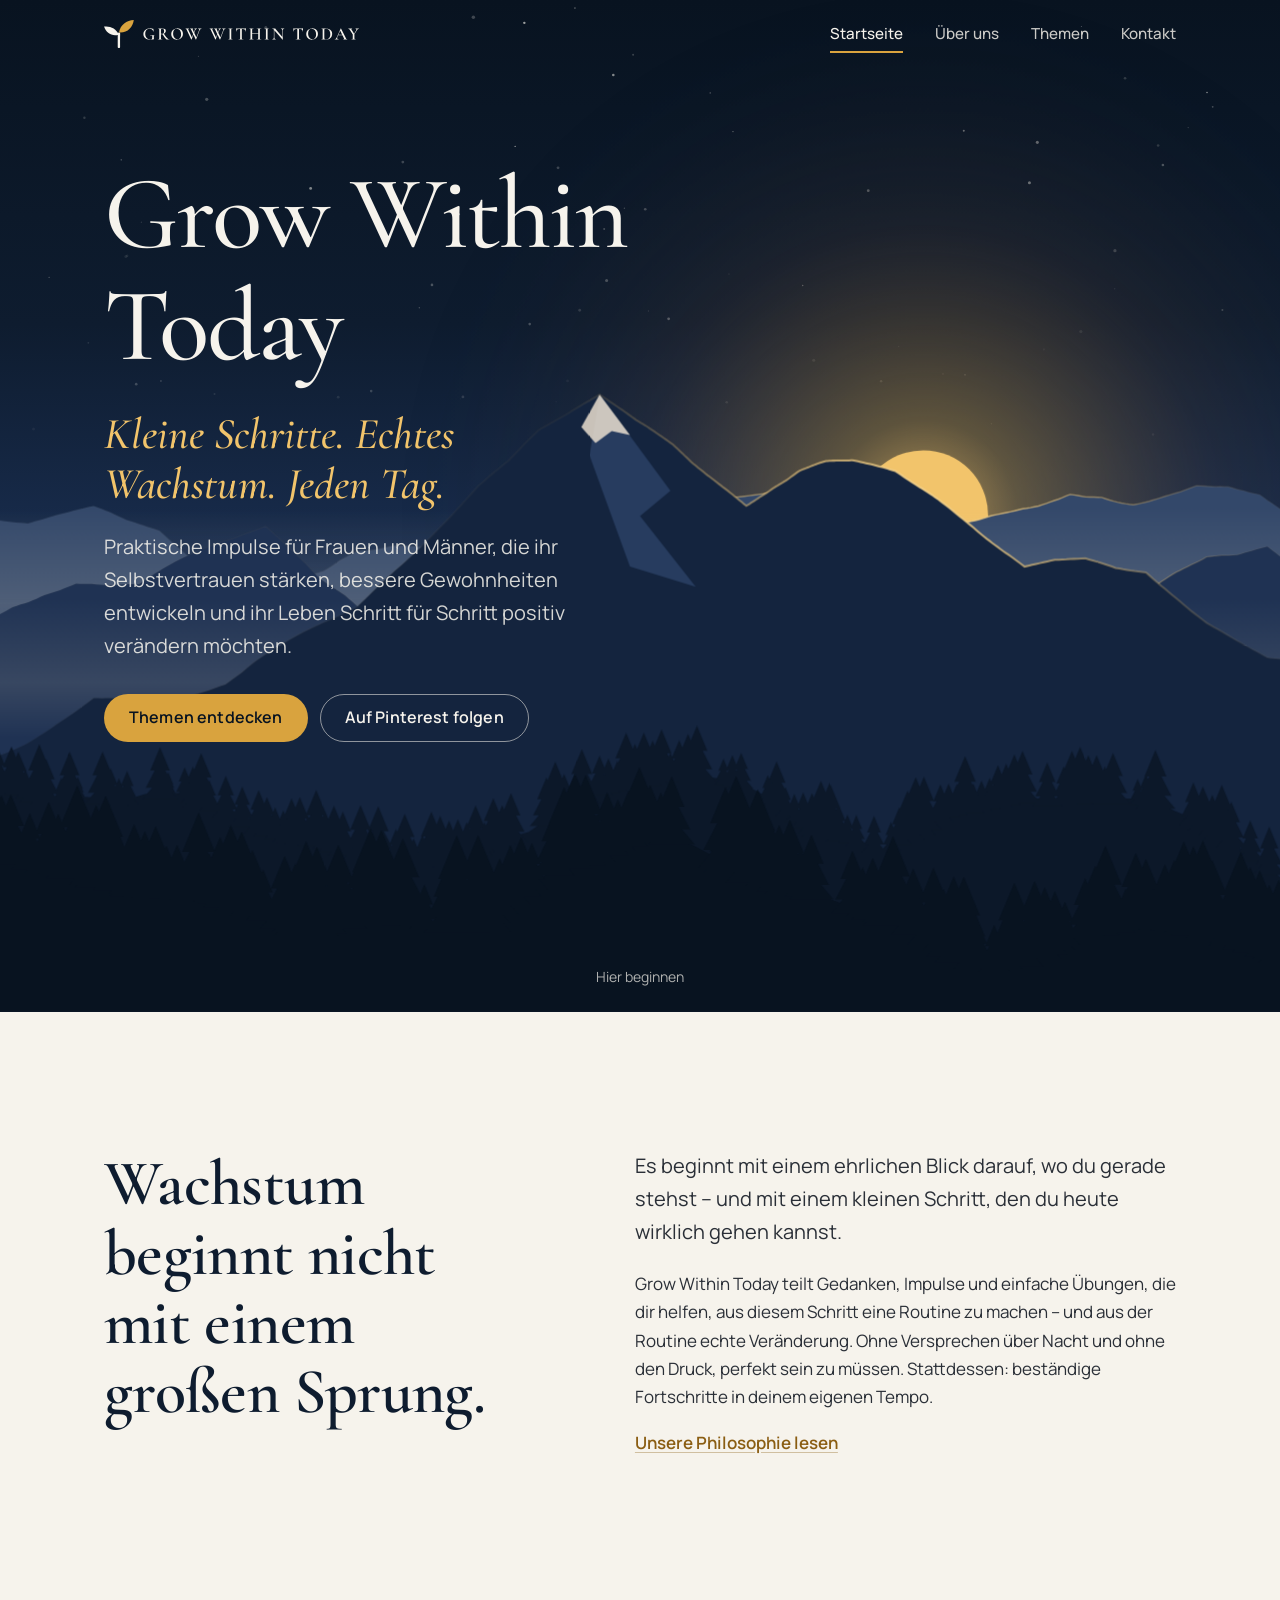
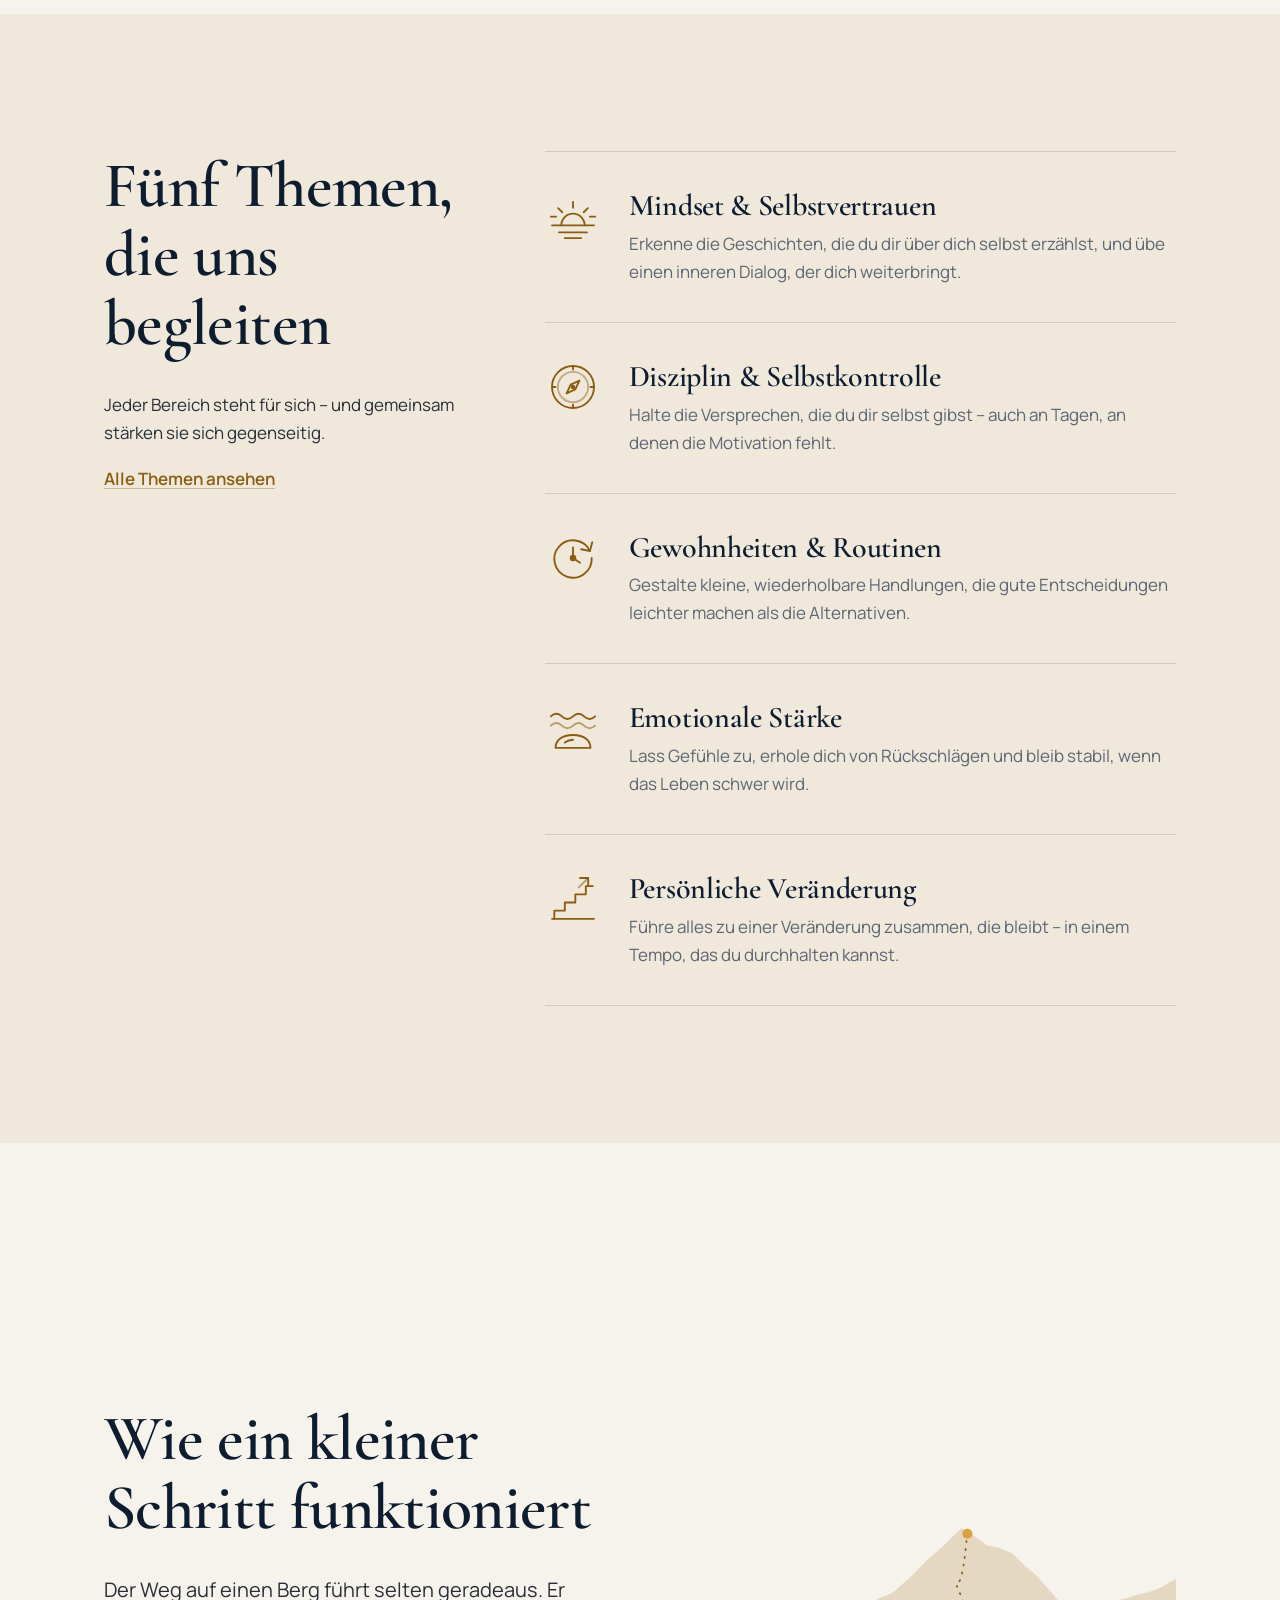
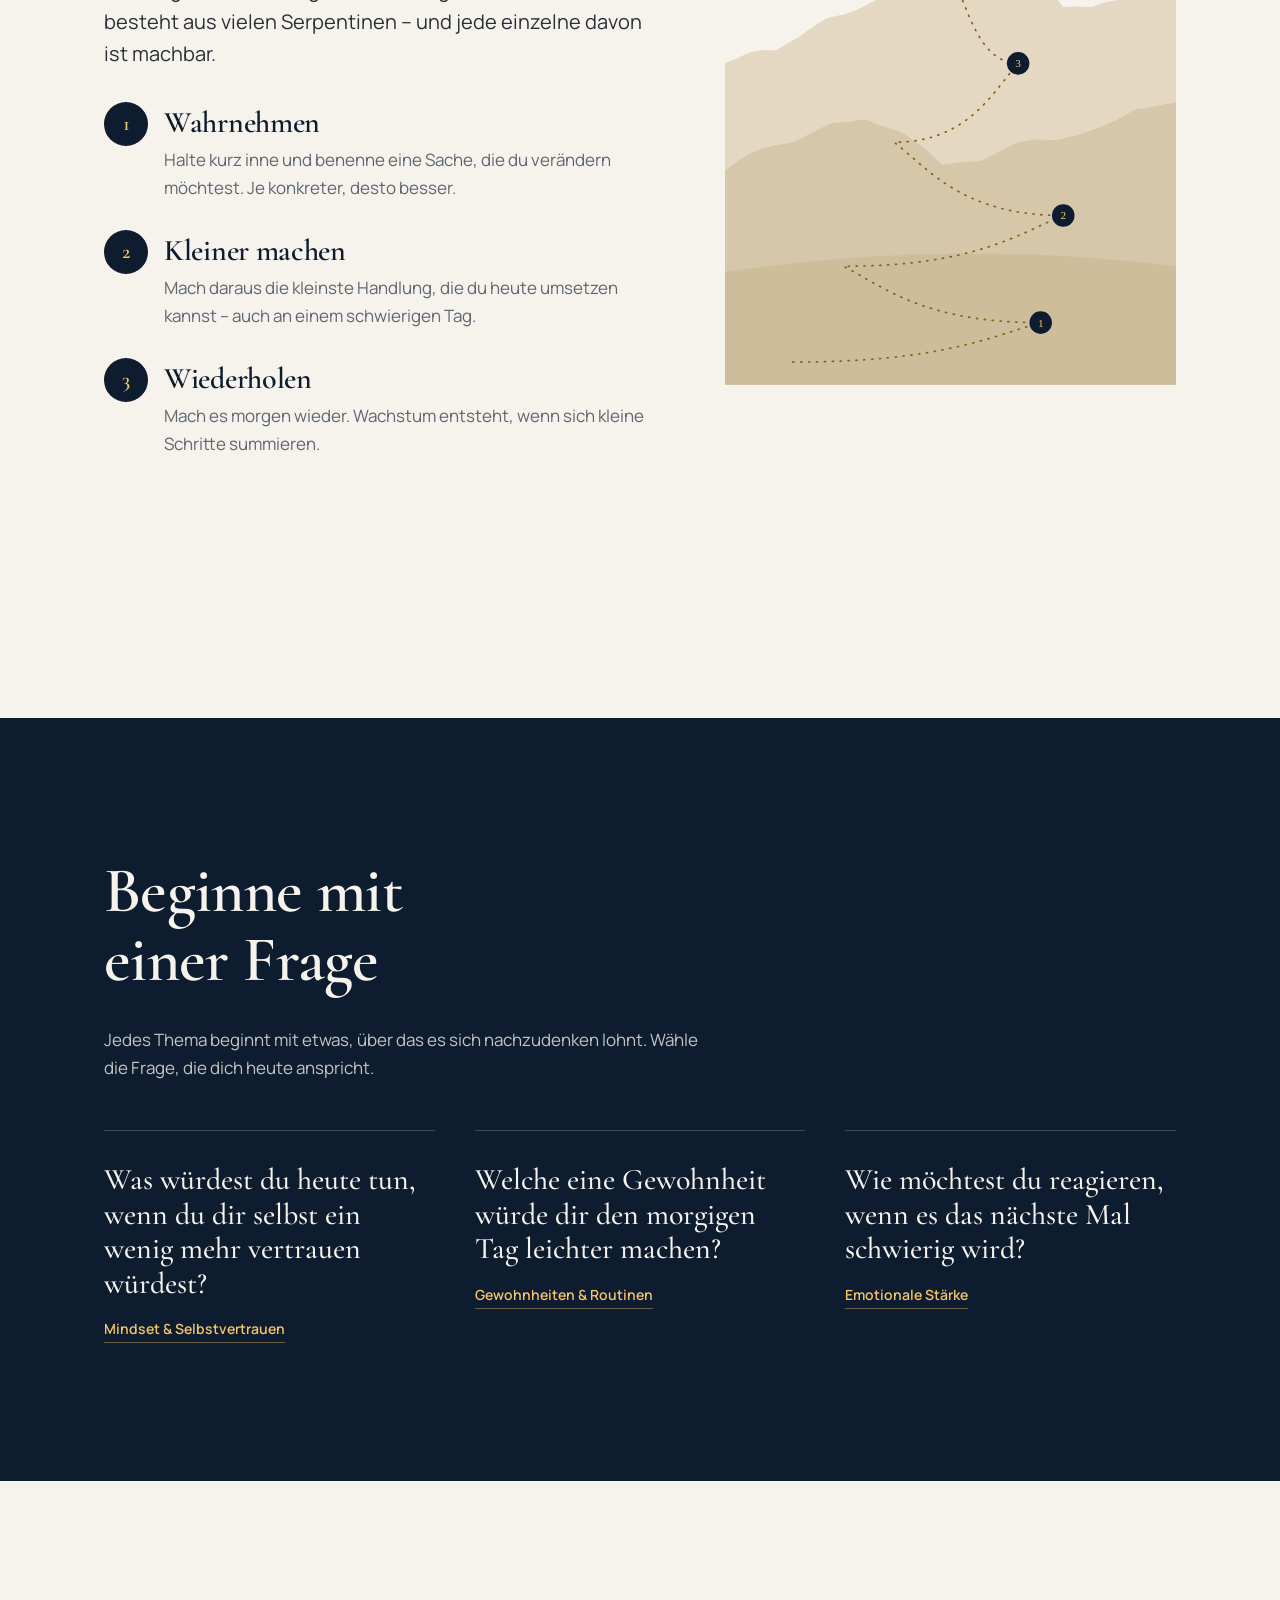
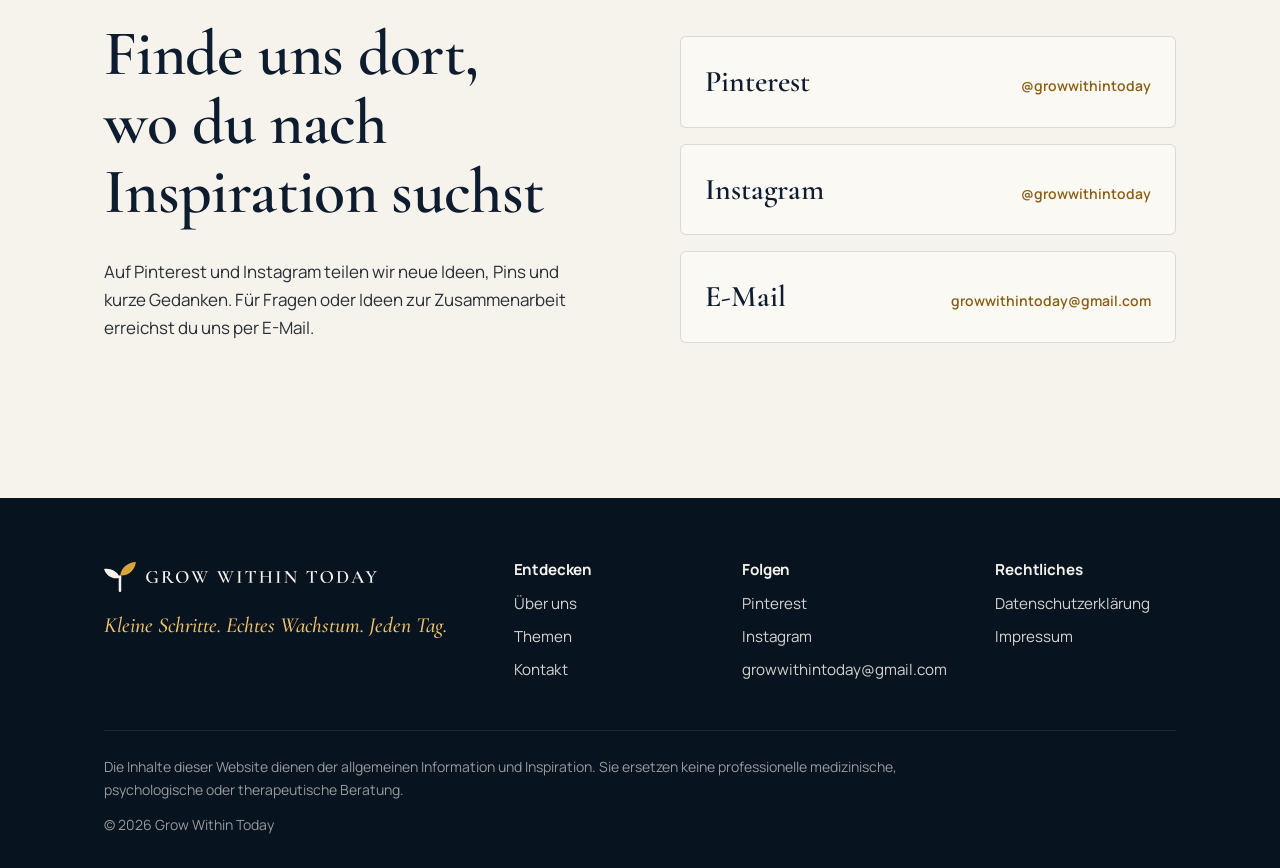
==== commit 103a167f: "Einheitliches Grow Within Today Logo integrieren Neues Keimling-Logo, aktualisierte Favicons und Soc" ====
--- a/index.html
+++ b/index.html
@@ -42,8 +42,7 @@
 <header class="site-header">
   <div class="container site-header__inner">
     <a class="brand" href="./" aria-label="Grow Within Today – zur Startseite">
-      <img class="brand__mark" src="assets/icons/favicon.svg" width="32" height="32" alt="">
-      <span class="brand__name" lang="en">Grow Within Today</span>
+      <img class="brand__logo" src="assets/brand/logo/gwt-kompakt-hell.svg" width="219" height="24" alt="">
     </a>
     <button class="nav-toggle" type="button" aria-expanded="false" aria-controls="site-nav">
       <span class="nav-toggle__bars" aria-hidden="true"><span></span></span>
@@ -194,8 +193,7 @@
     <div class="footer__grid">
       <div class="footer__brand">
         <a class="brand" href="./" aria-label="Grow Within Today – zur Startseite">
-          <img class="brand__mark" src="assets/icons/favicon.svg" width="32" height="32" alt="">
-          <span class="brand__name" lang="en">Grow Within Today</span>
+          <img class="brand__logo brand__logo--footer" src="assets/brand/logo/gwt-kompakt-hell.svg" width="273" height="30" alt="">
         </a>
         <p class="footer__tagline">Kleine Schritte. Echtes Wachstum. Jeden Tag.</p>
       </div>
--- a/assets/css/style.css
+++ b/assets/css/style.css
@@ -127,8 +127,10 @@
 
 .brand { display: inline-flex; align-items: center; gap: .65rem; color: var(--snow); text-decoration: none; }
 .brand:hover { color: var(--snow); }
-.brand__mark { width: 2rem; height: 2rem; flex: none; }
-.brand__name { font-family: var(--font-display); font-weight: 600; font-size: 1.45rem; letter-spacing: .005em; line-height: 1; }
+/* Logo: finales kompaktes Logo (assets/brand/logo/gwt-kompakt-hell.svg) */
+.brand__logo { display: block; width: min(219px, calc(100vw - 9.5rem)); height: auto; }
+@media (min-width: 56em) { .brand__logo { width: 255px; } }
+.brand__logo--footer, .site-footer .brand__logo { width: 273px; max-width: 100%; }
 
 .nav-toggle {
   display: inline-flex; align-items: center; gap: .55rem;
@@ -307,6 +309,12 @@
 @media (min-width: 56em) { .prose-grid { grid-template-columns: 4fr 7fr; gap: 5rem; } .prose-grid > h2 { position: sticky; top: calc(var(--header-h) + 2rem); align-self: start; } }
 .prose-grid + .prose-grid { margin-top: var(--section); }
 .prose-grid h2 { font-size: var(--step-3); }
+/* Über uns: Abschnittsüberschriften scrollen normal mit ihrem Inhalt (kein Sticky).
+   Nur Desktop betroffen – mobil ist das Layout einspaltig und bleibt unverändert. */
+@media (min-width: 56em) {
+  .page-about .prose-grid > h2 { position: static; top: auto; }
+  .page-about .prose-grid + .prose-grid { margin-top: clamp(4.5rem, 2.5rem + 3vw, 5.5rem); }
+}
 
 .principles { list-style: none; padding: 0; margin: 0; display: grid; gap: 2rem; }
 .principles h3 { margin-bottom: .3rem; }
